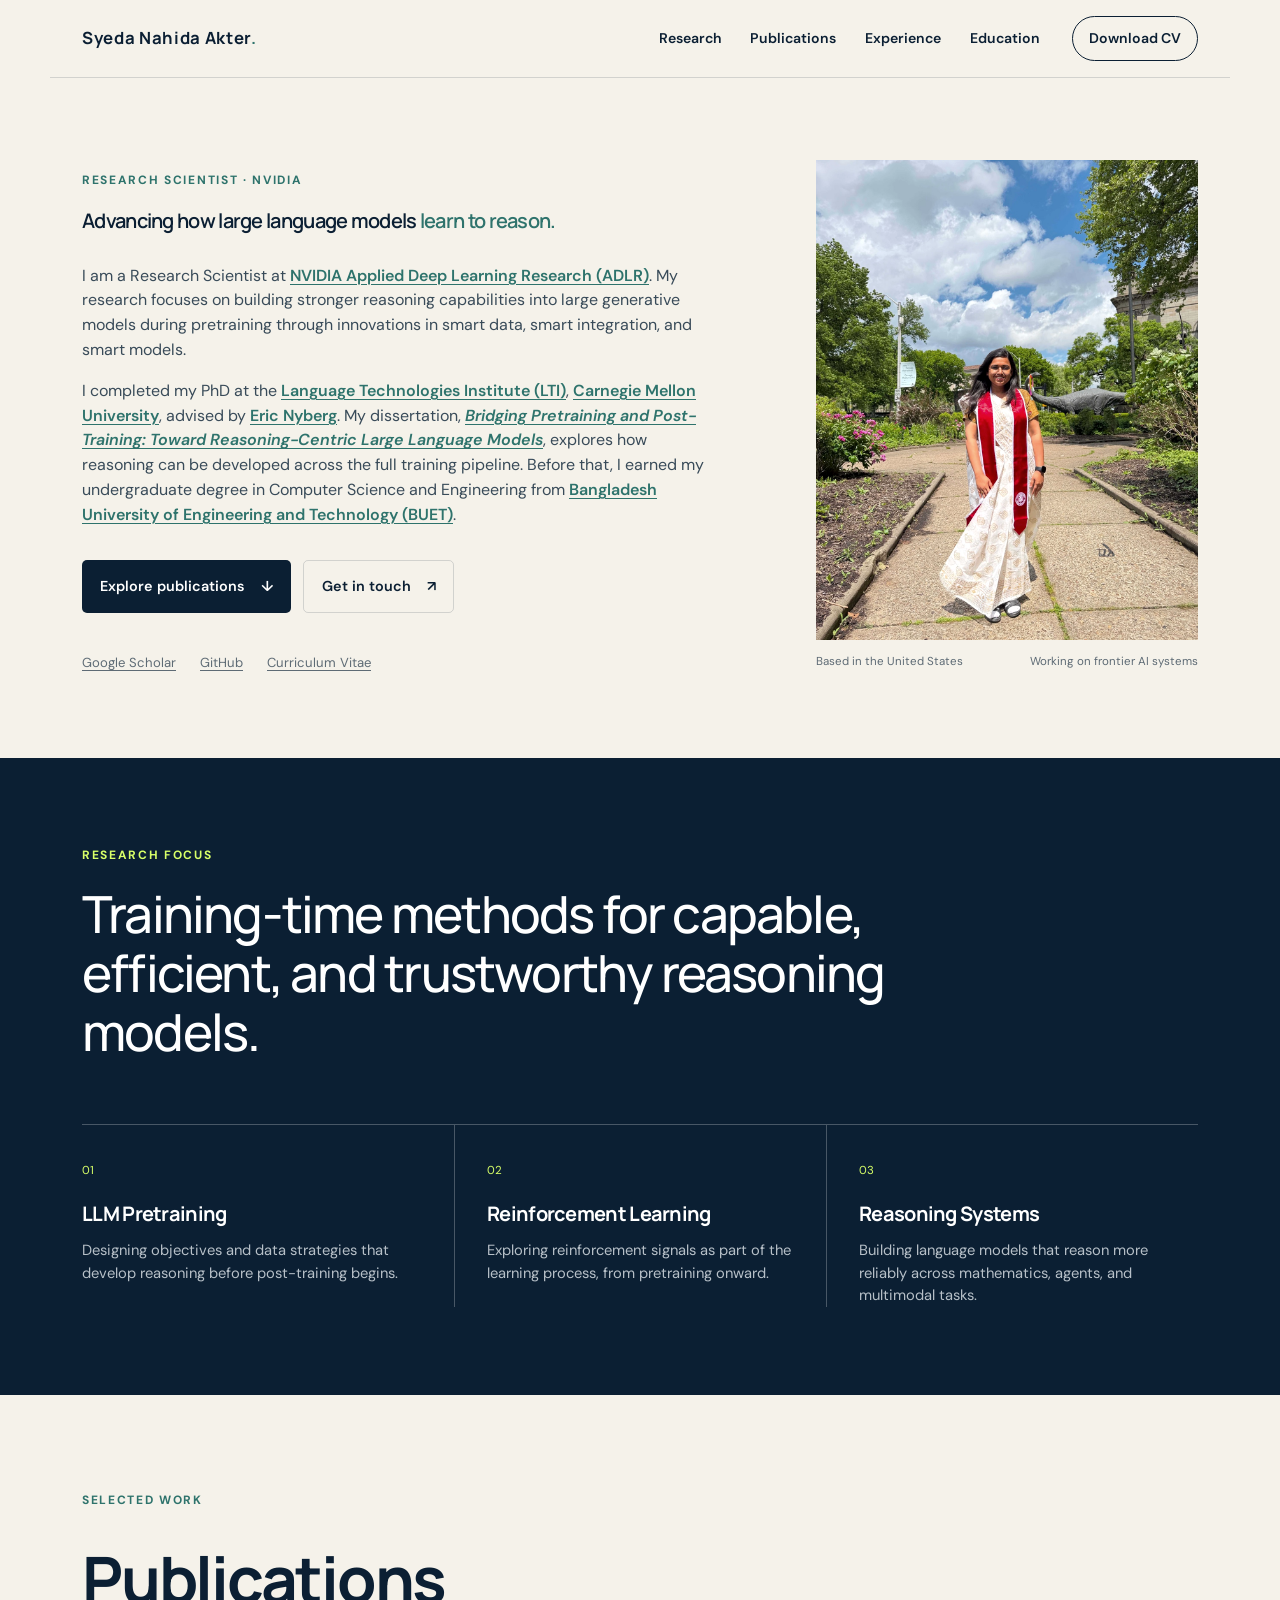
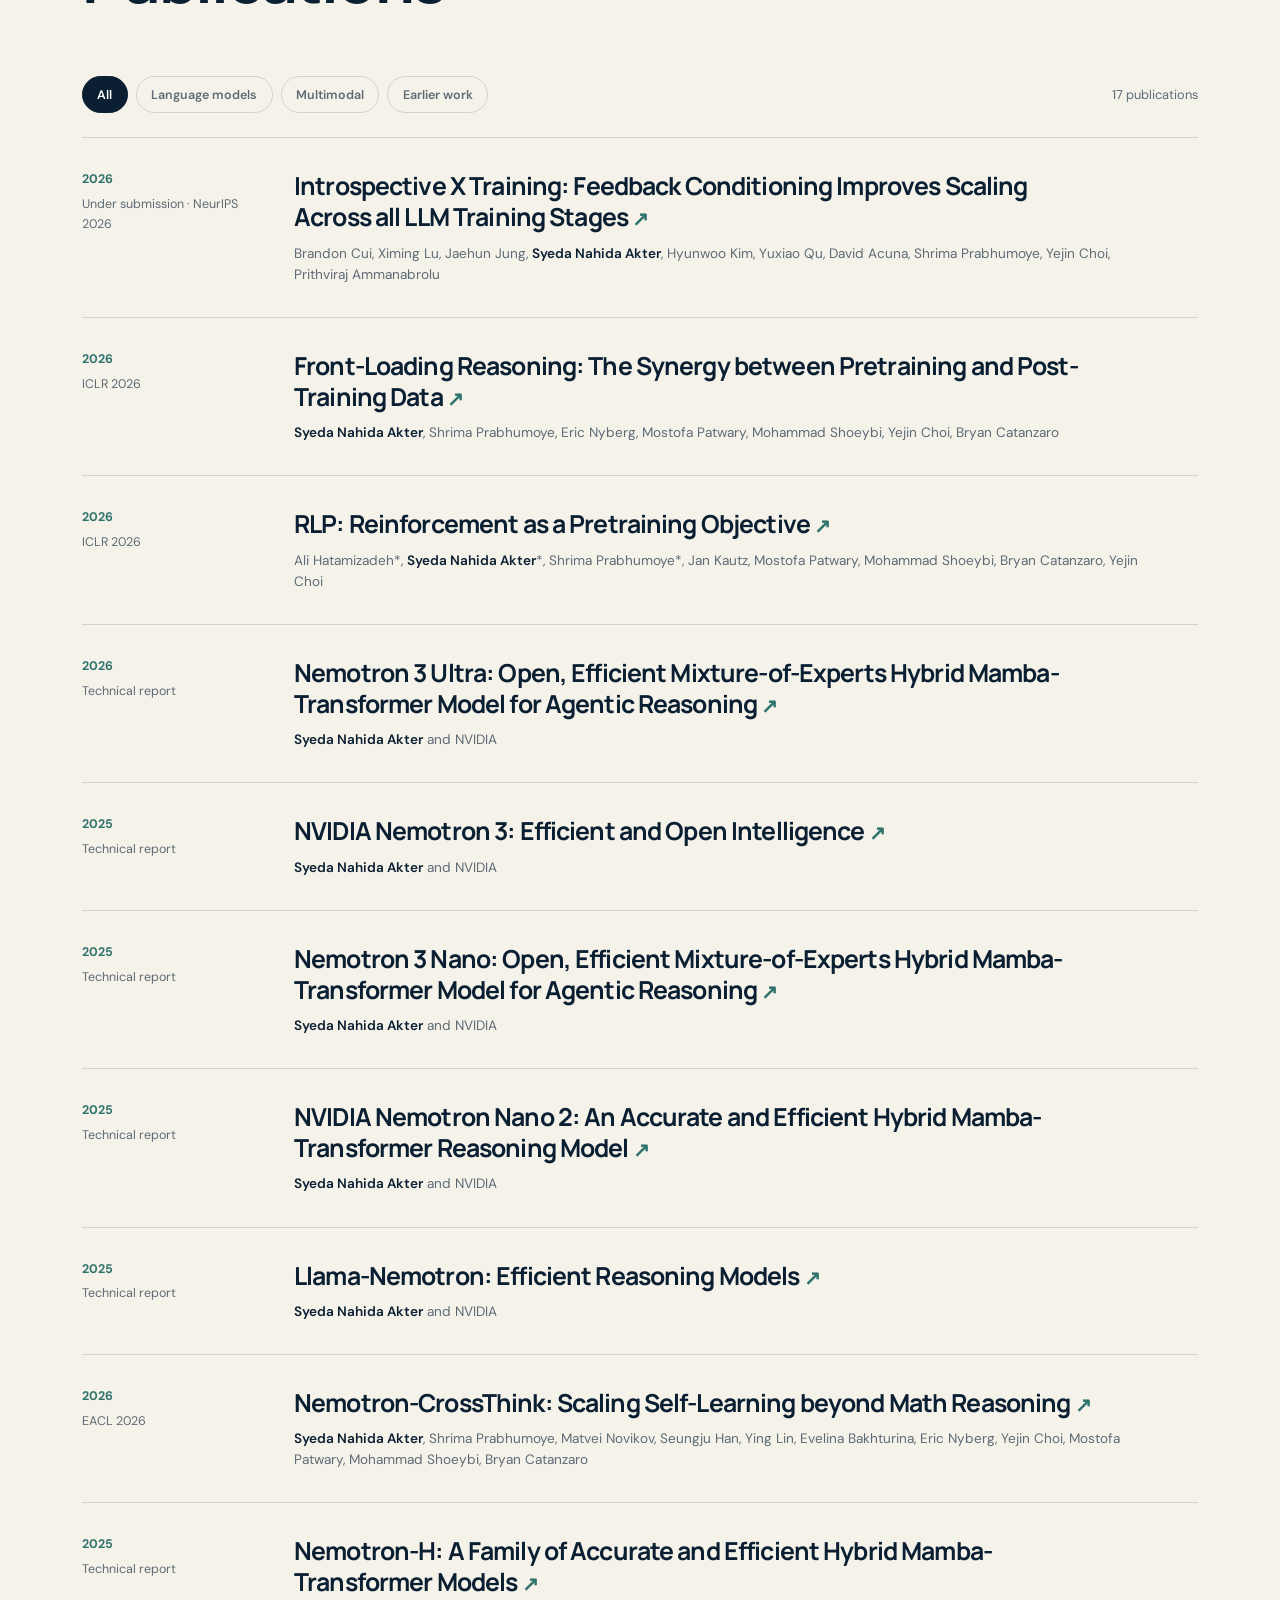
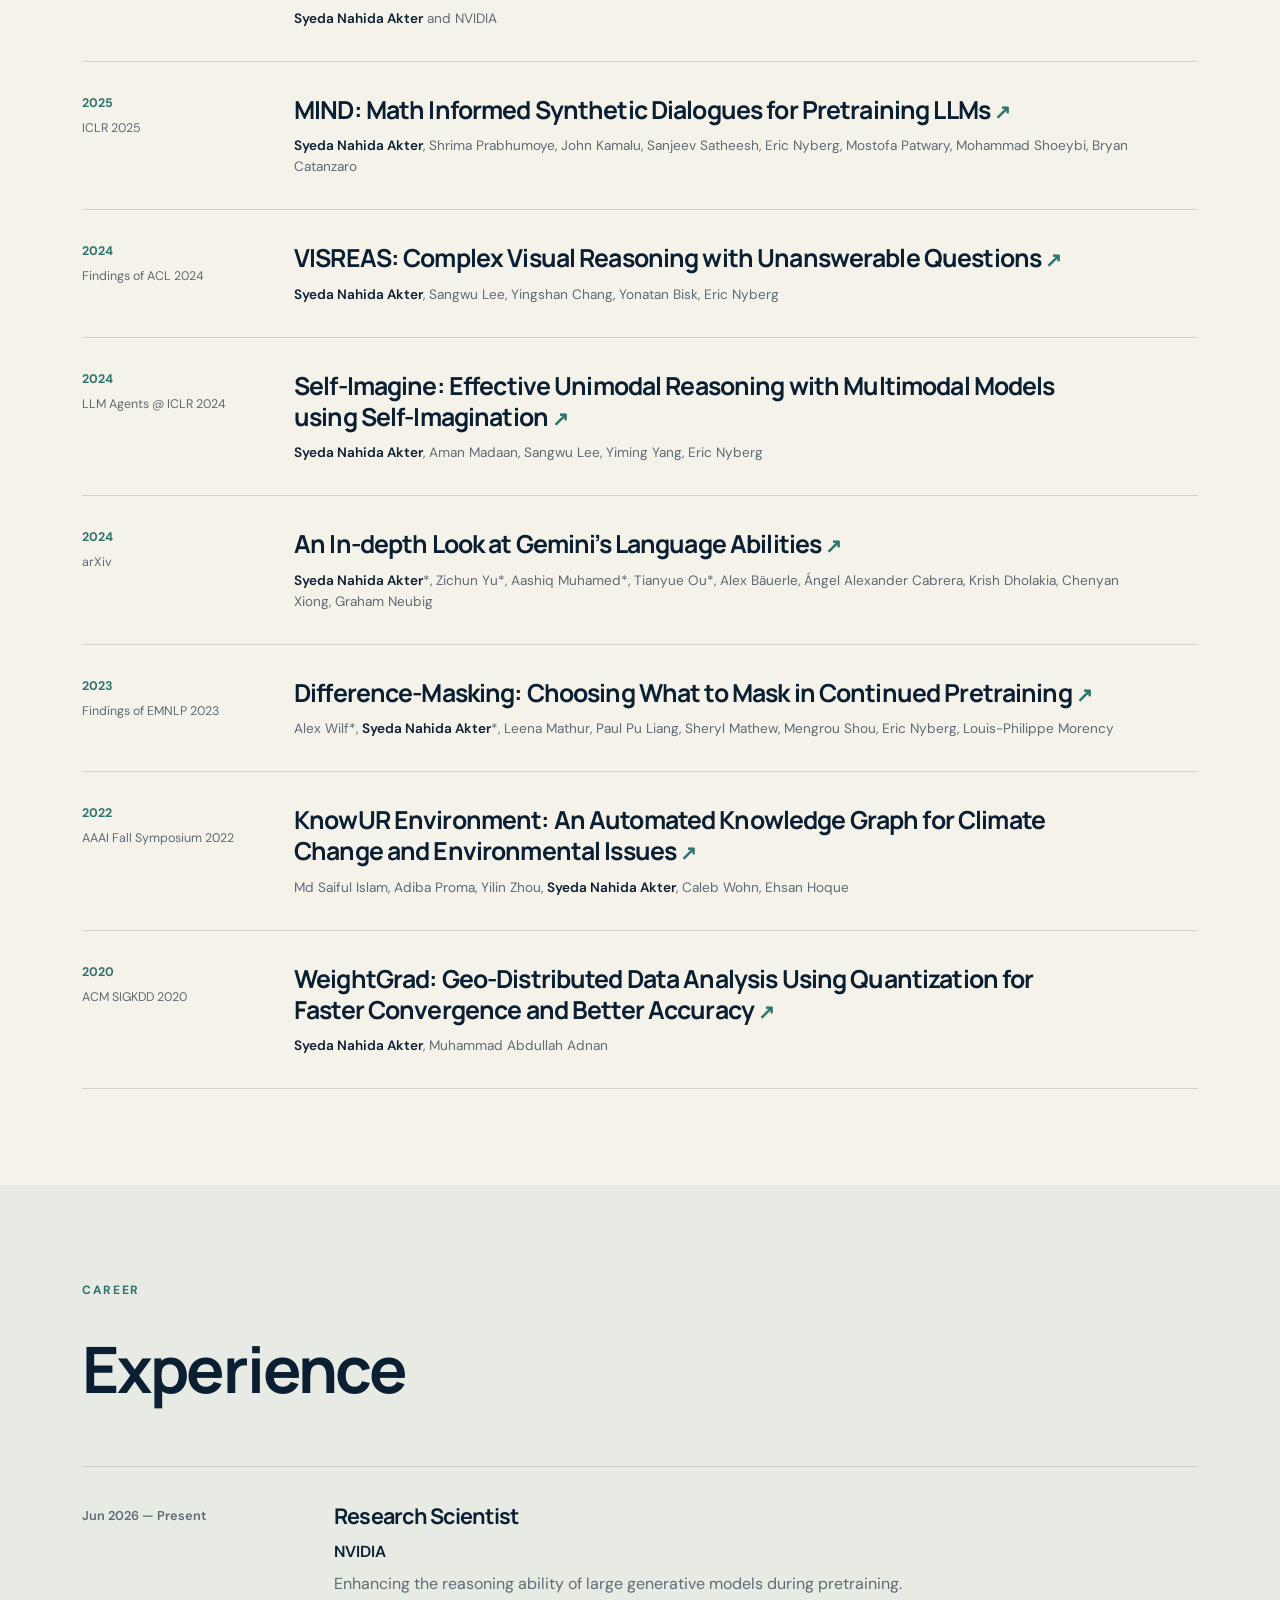
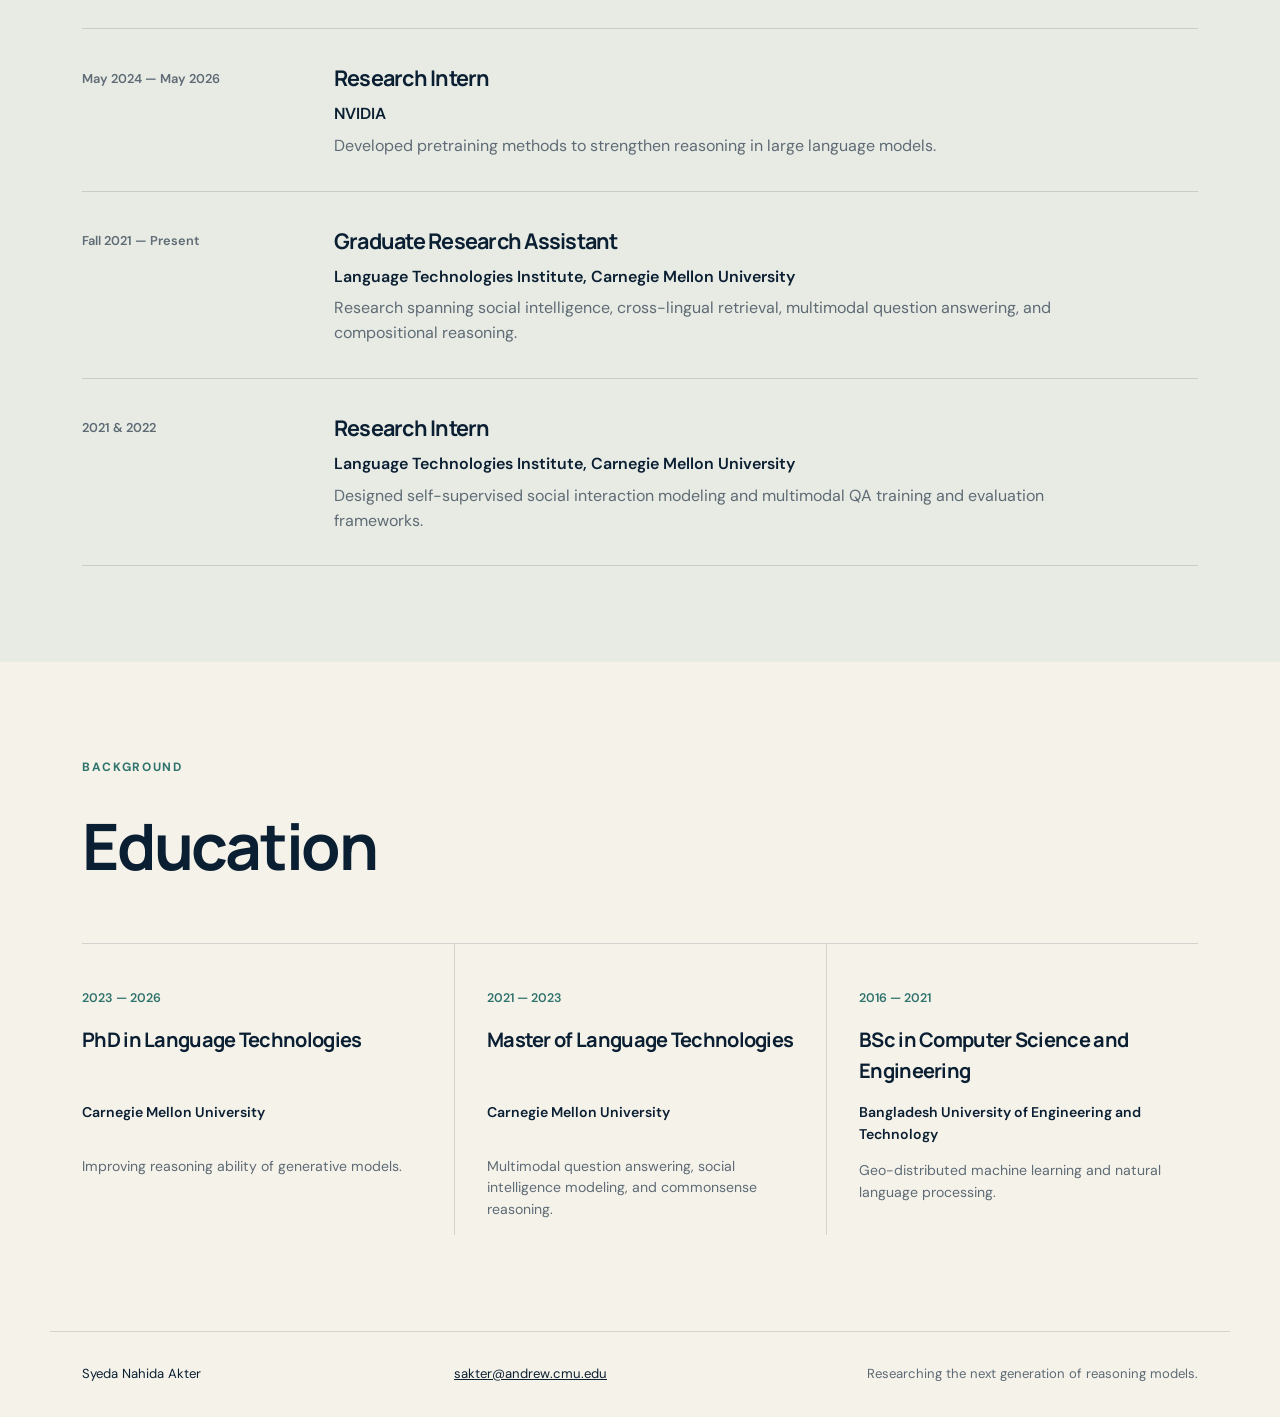
==== index.html @ 568a7d7c "Keep two portraits and remove accent frame" ====
<!doctype html>
<html lang="en">
<head>
  <meta charset="utf-8">
  <meta name="viewport" content="width=device-width, initial-scale=1">
  <meta name="theme-color" content="#0b1f33">
  <meta name="description" content="Syeda Nahida Akter is a Research Scientist at NVIDIA Applied Deep Learning Research, working on large language model pretraining and reasoning.">
  <meta property="og:type" content="website">
  <meta property="og:url" content="https://snat1505027.github.io/">
  <meta property="og:title" content="Syeda Nahida Akter — Research Scientist">
  <meta property="og:description" content="Research in large language model pretraining, reinforcement learning, and reasoning.">
  <meta property="og:image" content="https://snat1505027.github.io/images/og.png">
  <meta property="og:image:width" content="1200">
  <meta property="og:image:height" content="630">
  <meta name="twitter:card" content="summary_large_image">
  <meta name="twitter:title" content="Syeda Nahida Akter — Research Scientist">
  <meta name="twitter:description" content="Research in large language model pretraining, reinforcement learning, and reasoning.">
  <meta name="twitter:image" content="https://snat1505027.github.io/images/og.png">
  <title>Syeda Nahida Akter — Research Scientist</title>
  <link rel="icon" href="images/icon-48x48.png">
  <link rel="stylesheet" href="css/site.css">
  <script type="application/ld+json">{"@context":"https://schema.org","@type":"Person","name":"Syeda Nahida Akter","jobTitle":"Research Scientist","worksFor":{"@type":"Organization","name":"NVIDIA"},"alumniOf":[{"@type":"CollegeOrUniversity","name":"Carnegie Mellon University"},{"@type":"CollegeOrUniversity","name":"Bangladesh University of Engineering and Technology"}],"url":"https://snat1505027.github.io/","sameAs":["https://scholar.google.com/citations?user=tZFFHYcAAAAJ","https://github.com/snat1505027"]}</script>
</head>
<body>
  <a class="skip-link" href="#main">Skip to content</a>
  <header class="site-header">
    <a class="wordmark" href="#top" aria-label="Syeda Nahida Akter, home">Syeda Nahida Akter<span>.</span></a>
    <button class="menu-button" type="button" aria-expanded="false" aria-controls="site-nav">Menu</button>
    <nav id="site-nav" aria-label="Primary navigation">
      <a href="#research">Research</a>
      <a href="#publications">Publications</a>
      <a href="#experience">Experience</a>
      <a href="#education">Education</a>
    </nav>
    <a class="header-cta" href="files/Syeda_Nahida_Akter_CV.pdf">Download CV</a>
  </header>

  <main id="main">
    <section class="hero" id="top">
      <div class="hero-copy">
        <p class="eyebrow">Research Scientist · NVIDIA</p>
        <h1>Advancing how large language models <em>learn to reason.</em></h1>
        <div class="hero-intro">
          <p>I am a Research Scientist at <a href="https://research.nvidia.com/labs/adlr/">NVIDIA Applied Deep Learning Research (ADLR)</a>. My research focuses on building stronger reasoning capabilities into large generative models during pretraining through innovations in smart data, smart integration, and smart models.</p>
          <p>I completed my PhD at the <a href="https://lti.cs.cmu.edu/">Language Technologies Institute (LTI)</a>, <a href="https://www.cs.cmu.edu/">Carnegie Mellon University</a>, advised by <a href="https://www.cs.cmu.edu/~ehn/">Eric Nyberg</a>. My dissertation, <a href="https://www.lti.cs.cmu.edu/research/dissertations/akter-syeda-dissertation.pdf"><cite>Bridging Pretraining and Post-Training: Toward Reasoning-Centric Large Language Models</cite></a>, explores how reasoning can be developed across the full training pipeline. Before that, I earned my undergraduate degree in Computer Science and Engineering from <a href="https://cse.buet.ac.bd/">Bangladesh University of Engineering and Technology (BUET)</a>.</p>
        </div>
        <div class="hero-actions">
          <a class="button primary" href="#publications">Explore publications <span aria-hidden="true">↓</span></a>
          <a class="button secondary" href="mailto:sakter@andrew.cmu.edu">Get in touch <span aria-hidden="true">↗</span></a>
        </div>
        <div class="social-links" aria-label="Professional profiles">
          <a href="https://scholar.google.com/citations?user=tZFFHYcAAAAJ">Google Scholar</a>
          <a href="https://github.com/snat1505027">GitHub</a>
          <a href="files/Syeda_Nahida_Akter_CV.pdf">Curriculum Vitae</a>
        </div>
      </div>
      <figure class="portrait-wrap">
        <img id="hero-portrait" src="images/portraits/candidate-1.jpg" alt="Portrait of Syeda Nahida Akter" width="640" height="480">
        <figcaption><span>Based in the United States</span><span>Working on frontier AI systems</span></figcaption>
        <nav class="sample-switcher" id="portrait-samples" aria-label="Compare portrait samples" hidden></nav>
      </figure>
    </section>

    <section class="research-strip" id="research" aria-labelledby="research-title">
      <p class="section-kicker">Research focus</p>
      <h2 id="research-title">Training-time methods for capable, efficient, and trustworthy reasoning models.</h2>
      <div class="focus-grid">
        <article><span>01</span><h3>LLM Pretraining</h3><p>Designing objectives and data strategies that develop reasoning before post-training begins.</p></article>
        <article><span>02</span><h3>Reinforcement Learning</h3><p>Exploring reinforcement signals as part of the learning process, from pretraining onward.</p></article>
        <article><span>03</span><h3>Reasoning Systems</h3><p>Building language models that reason more reliably across mathematics, agents, and multimodal tasks.</p></article>
      </div>
    </section>

    <section class="section-shell" id="publications"><div class="section-heading"><p class="section-kicker">Selected work</p><h2>Publications</h2></div><div id="publication-list" class="publication-list"></div></section>
    <section class="section-shell muted" id="experience"><div class="section-heading"><p class="section-kicker">Career</p><h2>Experience</h2></div><div id="experience-list" class="timeline"></div></section>
    <section class="section-shell" id="education"><div class="section-heading"><p class="section-kicker">Background</p><h2>Education</h2></div><div id="education-list" class="education-grid"></div></section>
  </main>

  <footer><p>Syeda Nahida Akter</p><a href="mailto:sakter@andrew.cmu.edu">sakter@andrew.cmu.edu</a><p>Researching the next generation of reasoning models.</p></footer>
  <script type="module" src="js/site.js"></script>
</body>
</html>
---- css/site.css ----
@import url('https://fonts.googleapis.com/css2?family=DM+Sans:wght@400;500;600&family=Manrope:wght@500;600;700&display=swap');
:root { --ink:#0b1f33; --paper:#f5f2ea; --white:#fff; --lime:#d8ff68; --teal:#2e736c; --line:rgba(11,31,51,.15); --muted:#5e6b75; --max:1180px; }
* { box-sizing:border-box; }
html { scroll-behavior:smooth; }
body { margin:0; color:var(--ink); background:var(--paper); font-family:"DM Sans",sans-serif; line-height:1.55; }
a { color:inherit; }
.skip-link { position:fixed; left:1rem; top:-4rem; z-index:20; background:var(--lime); padding:.7rem 1rem; }
.skip-link:focus { top:1rem; }
.site-header { min-height:78px; max-width:var(--max); margin:auto; padding:0 2rem; display:flex; align-items:center; gap:2rem; border-bottom:1px solid var(--line); }
.wordmark { font:700 1.05rem/1 "Manrope",sans-serif; text-decoration:none; letter-spacing:.04em; }
.wordmark span { color:var(--teal); }
#site-nav { display:flex; gap:1.8rem; margin-left:auto; }
#site-nav a,.header-cta { font-size:.88rem; font-weight:600; text-decoration:none; }
#site-nav a:hover { color:var(--teal); }
.header-cta { border:1px solid var(--ink); border-radius:999px; padding:.65rem 1rem; }
.menu-button { display:none; }
.hero { max-width:var(--max); min-height:680px; margin:auto; padding:5rem 2rem 4.5rem; display:grid; grid-template-columns:1.25fr .75fr; gap:6rem; align-items:center; }
.eyebrow,.section-kicker { margin:0 0 1.2rem; color:var(--teal); font-size:.75rem; font-weight:700; letter-spacing:.14em; text-transform:uppercase; }
h1,h2,h3 { font-family:"Manrope",sans-serif; letter-spacing:-.035em; }
h1 { max-width:780px; margin:0; font-size:20px; line-height:1.15; font-weight:600; }
h1 em { color:var(--teal); font-style:normal; }
.hero-intro { max-width:720px; margin:2rem 0; color:#394b59; font-size:1rem; }
.hero-intro p { margin:0; }
.hero-intro p+p { margin-top:1rem; }
.hero-intro a { color:var(--teal); font-weight:600; text-decoration-thickness:1px; text-underline-offset:.18em; }
.hero-intro cite { font-style:italic; }
.hero-actions,.social-links { display:flex; flex-wrap:wrap; gap:.75rem; }
.button { display:inline-flex; gap:1rem; align-items:center; padding:.9rem 1.1rem; border-radius:5px; font-size:.9rem; font-weight:600; text-decoration:none; }
.button.primary { color:white; background:var(--ink); }
.button.primary:hover { background:var(--teal); }
.button.secondary { border:1px solid var(--line); }
.social-links { margin-top:2.5rem; gap:1.5rem; }
.social-links a { color:var(--muted); font-size:.82rem; text-underline-offset:.2rem; }
.portrait-wrap { position:relative; width:100%; margin:0; justify-self:end; }
.portrait-wrap img { display:block; width:100%; aspect-ratio:4/3; object-fit:cover; object-position:center; position:relative; z-index:1; filter:saturate(.82) contrast(1.04); }
.portrait-wrap figcaption { position:relative; z-index:2; display:flex; justify-content:space-between; gap:1rem; padding:.8rem 0; font-size:.72rem; color:var(--muted); }
.sample-switcher { display:flex; justify-content:flex-end; gap:.35rem; margin:0; }
.sample-switcher[hidden] { display:none; }
.sample-switcher a { display:grid; place-items:center; width:1.8rem; height:1.8rem; border:1px solid var(--line); border-radius:50%; color:var(--muted); font-size:.72rem; font-weight:700; text-decoration:none; }
.sample-switcher a:hover,.sample-switcher a.active { color:white; background:var(--teal); border-color:var(--teal); }
.research-strip { background:var(--ink); color:var(--white); padding:5.5rem max(2rem,calc((100vw - var(--max))/2 + 2rem)); }
.research-strip .section-kicker { color:var(--lime); }
.research-strip h2 { max-width:900px; margin:0 0 4rem; font-size:clamp(2rem,4vw,3.5rem); line-height:1.15; font-weight:500; }
.focus-grid { display:grid; grid-template-columns:repeat(3,1fr); border-top:1px solid rgba(255,255,255,.25); }
.focus-grid article { padding:2rem 2rem 0 0; }
.focus-grid article+article { padding-left:2rem; border-left:1px solid rgba(255,255,255,.25); }
.focus-grid span { color:var(--lime); font-size:.72rem; }
.focus-grid h3 { margin:1rem 0 .6rem; font-size:1.25rem; }
.focus-grid p { margin:0; color:#b7c0c8; font-size:.92rem; }
.section-shell { max-width:var(--max); margin:auto; padding:6rem 2rem; }
.section-heading h2 { margin:0; font-size:clamp(2.4rem,5vw,4.6rem); }
.publication-controls { margin-top:3rem; display:flex; justify-content:space-between; align-items:center; gap:1rem; }
.filter-group { display:flex; flex-wrap:wrap; gap:.5rem; }
.filter { padding:.6rem .9rem; color:var(--muted); background:transparent; border:1px solid var(--line); border-radius:999px; font:600 .78rem "DM Sans",sans-serif; }
.filter:hover,.filter.active { color:white; background:var(--ink); border-color:var(--ink); }
.publication-count { margin:0; color:var(--muted); font-size:.8rem; white-space:nowrap; }
.publication-list,.timeline,.education-grid { margin-top:1.5rem; border-top:1px solid var(--line); }
.publication-card { display:grid; grid-template-columns:180px 1fr; gap:2rem; padding:2rem 0; border-bottom:1px solid var(--line); }
.publication-meta { display:flex; flex-direction:column; gap:.35rem; color:var(--muted); font-size:.78rem; }
.publication-meta span:first-child { color:var(--teal); font-weight:700; }
.publication-card h3 { max-width:800px; margin:0 0 .65rem; font-size:clamp(1.1rem,2vw,1.55rem); line-height:1.25; }
.publication-card h3 a { text-decoration:none; }
.publication-card h3 a span { color:var(--teal); font-size:.8em; }
.publication-card h3 a:hover { color:var(--teal); }
.publication-card p { max-width:850px; margin:0; color:var(--muted); font-size:.85rem; }
.publication-card strong { color:var(--ink); font-weight:600; }
.muted { max-width:none; padding-inline:max(2rem,calc((100vw - var(--max))/2 + 2rem)); background:#e8ebe4; }
.timeline { margin-top:3rem; }
.timeline-item { display:grid; grid-template-columns:220px 1fr; gap:2rem; padding:2rem 0; border-bottom:1px solid var(--line); }
.timeline-range { color:var(--teal); font-size:.8rem; font-weight:600; }
.timeline-item h3 { margin:0; font-size:1.35rem; }
.timeline-item p { max-width:720px; margin:.45rem 0 0; color:var(--muted); }
.timeline-item .timeline-org { color:var(--ink); font-weight:600; }
.education-grid { display:grid; grid-template-columns:repeat(3,1fr); gap:0; margin-top:3rem; }
.education-card { padding:2rem 2rem 0 0; }
.education-card+.education-card { padding-left:2rem; border-left:1px solid var(--line); }
.education-card>p:first-child { color:var(--teal); font-size:.78rem; font-weight:600; }
.education-card h3 { min-height:3.2em; margin:1rem 0 .5rem; font-size:1.25rem; }
.education-card p { color:var(--muted); font-size:.88rem; }
.education-card .school { min-height:2.8em; color:var(--ink); font-weight:600; }
button:focus-visible,a:focus-visible { outline:3px solid var(--lime); outline-offset:3px; }
footer { max-width:var(--max); margin:auto; padding:2rem; display:grid; grid-template-columns:1fr 1fr 1fr; border-top:1px solid var(--line); font-size:.82rem; }
footer p { margin:0; }
footer p:last-child { text-align:right; color:var(--muted); }
.not-found { min-height:100vh; max-width:900px; margin:auto; padding:15vh 2rem 3rem; }
.not-found h1 { max-width:760px; margin:0 0 1.5rem; }
.not-found p:not(.eyebrow) { margin:0 0 2rem; color:var(--muted); font-size:1.1rem; }
@media (max-width:820px) {
  .site-header { position:relative; padding:0 1.2rem; }
  .menu-button { display:block; margin-left:auto; border:0; background:none; font:600 .85rem "DM Sans"; }
  #site-nav { display:none; position:absolute; top:77px; left:0; right:0; z-index:5; padding:1.2rem; background:var(--paper); border-bottom:1px solid var(--line); }
  #site-nav.open { display:grid; }
  .header-cta { display:none; }
  .hero { min-height:auto; padding:4rem 1.2rem; grid-template-columns:1fr; gap:4rem; }
  .portrait-wrap { max-width:440px; justify-self:start; }
  .research-strip { padding:4rem 1.2rem; }
  .focus-grid { grid-template-columns:1fr; }
  .focus-grid article+article { padding-left:0; border-left:0; }
  .focus-grid article { padding:1.5rem 0; border-bottom:1px solid rgba(255,255,255,.18); }
  .section-shell { padding:4rem 1.2rem; }
  .publication-controls { align-items:flex-start; flex-direction:column; }
  .publication-card,.timeline-item { grid-template-columns:1fr; gap:.65rem; }
  .publication-meta { flex-direction:row; }
  .education-grid { grid-template-columns:1fr; }
  .education-card,.education-card+.education-card { padding:1.8rem 0; border-left:0; border-bottom:1px solid var(--line); }
  .education-card h3,.education-card .school { min-height:0; }
  footer { margin:0 1.2rem; padding:2rem 0; grid-template-columns:1fr; gap:.5rem; }
  footer p:last-child { text-align:left; }
}
@media (prefers-reduced-motion:reduce) { html { scroll-behavior:auto; } }
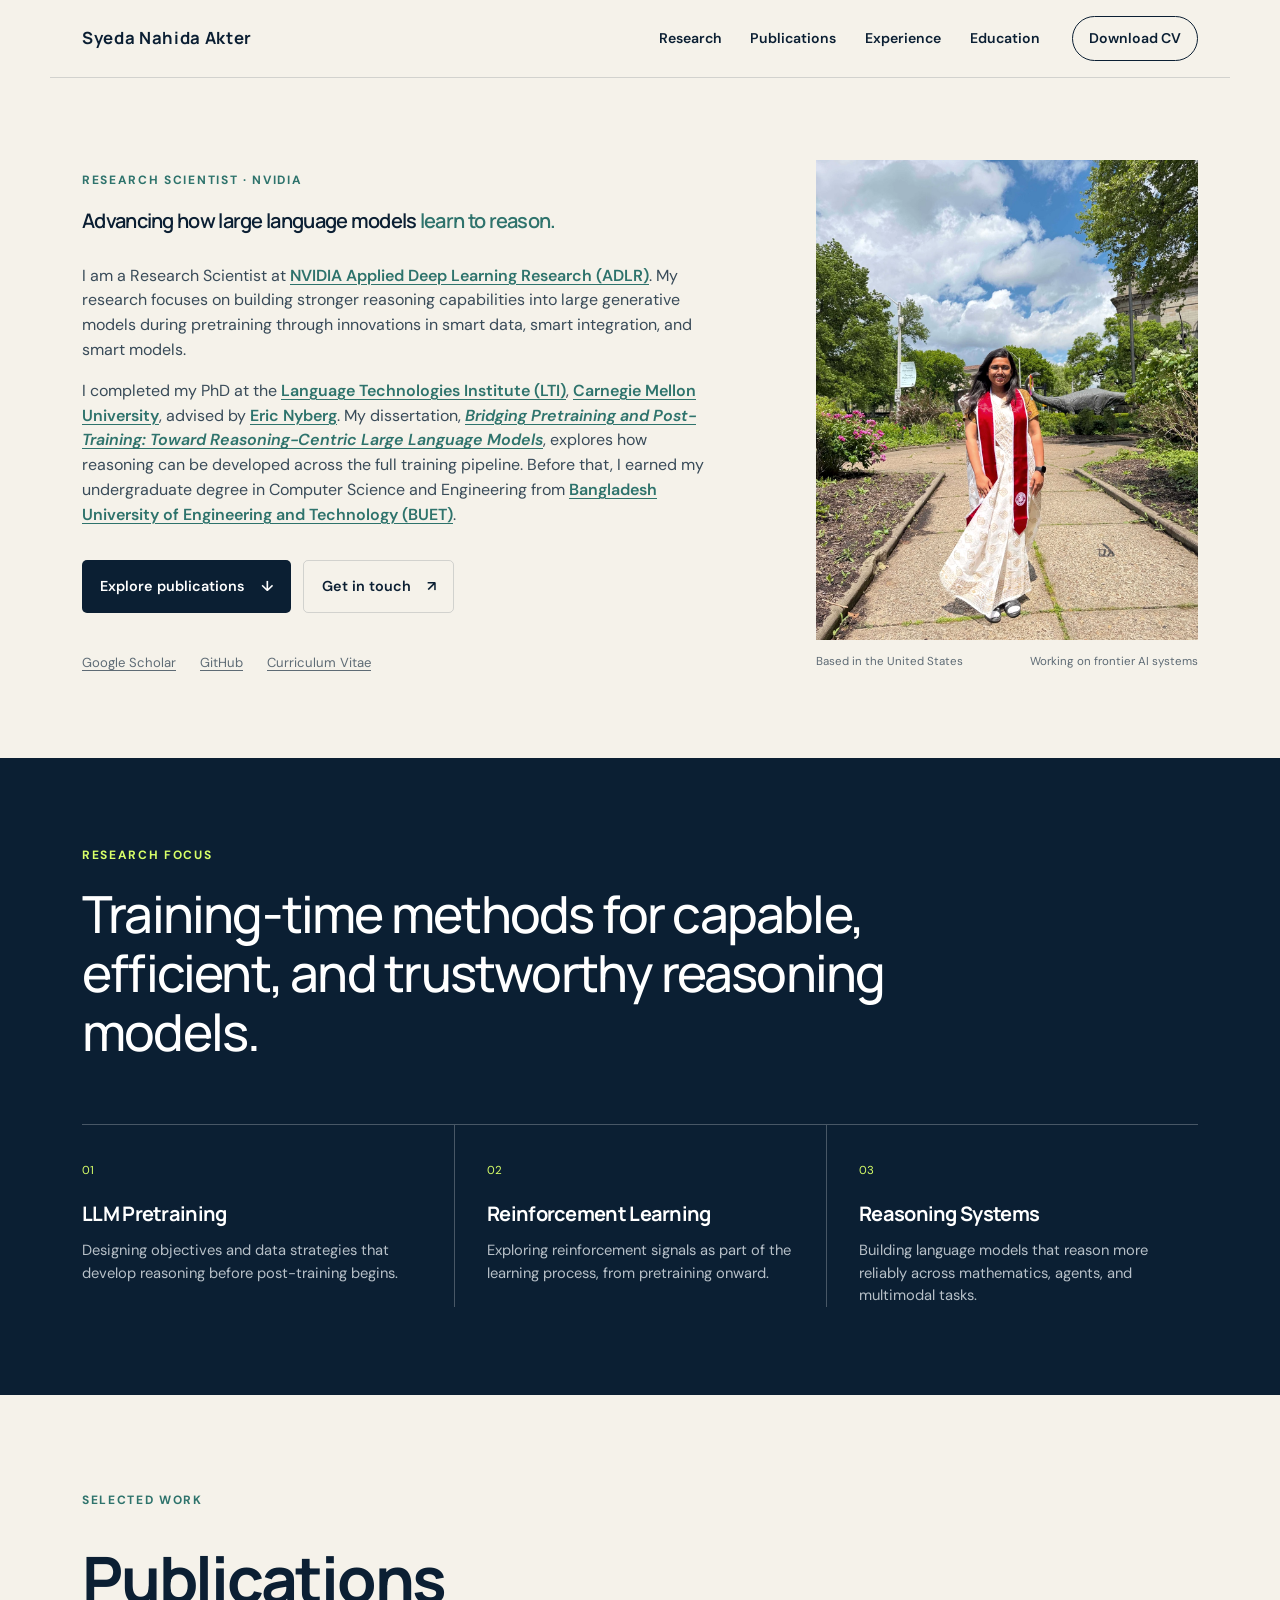
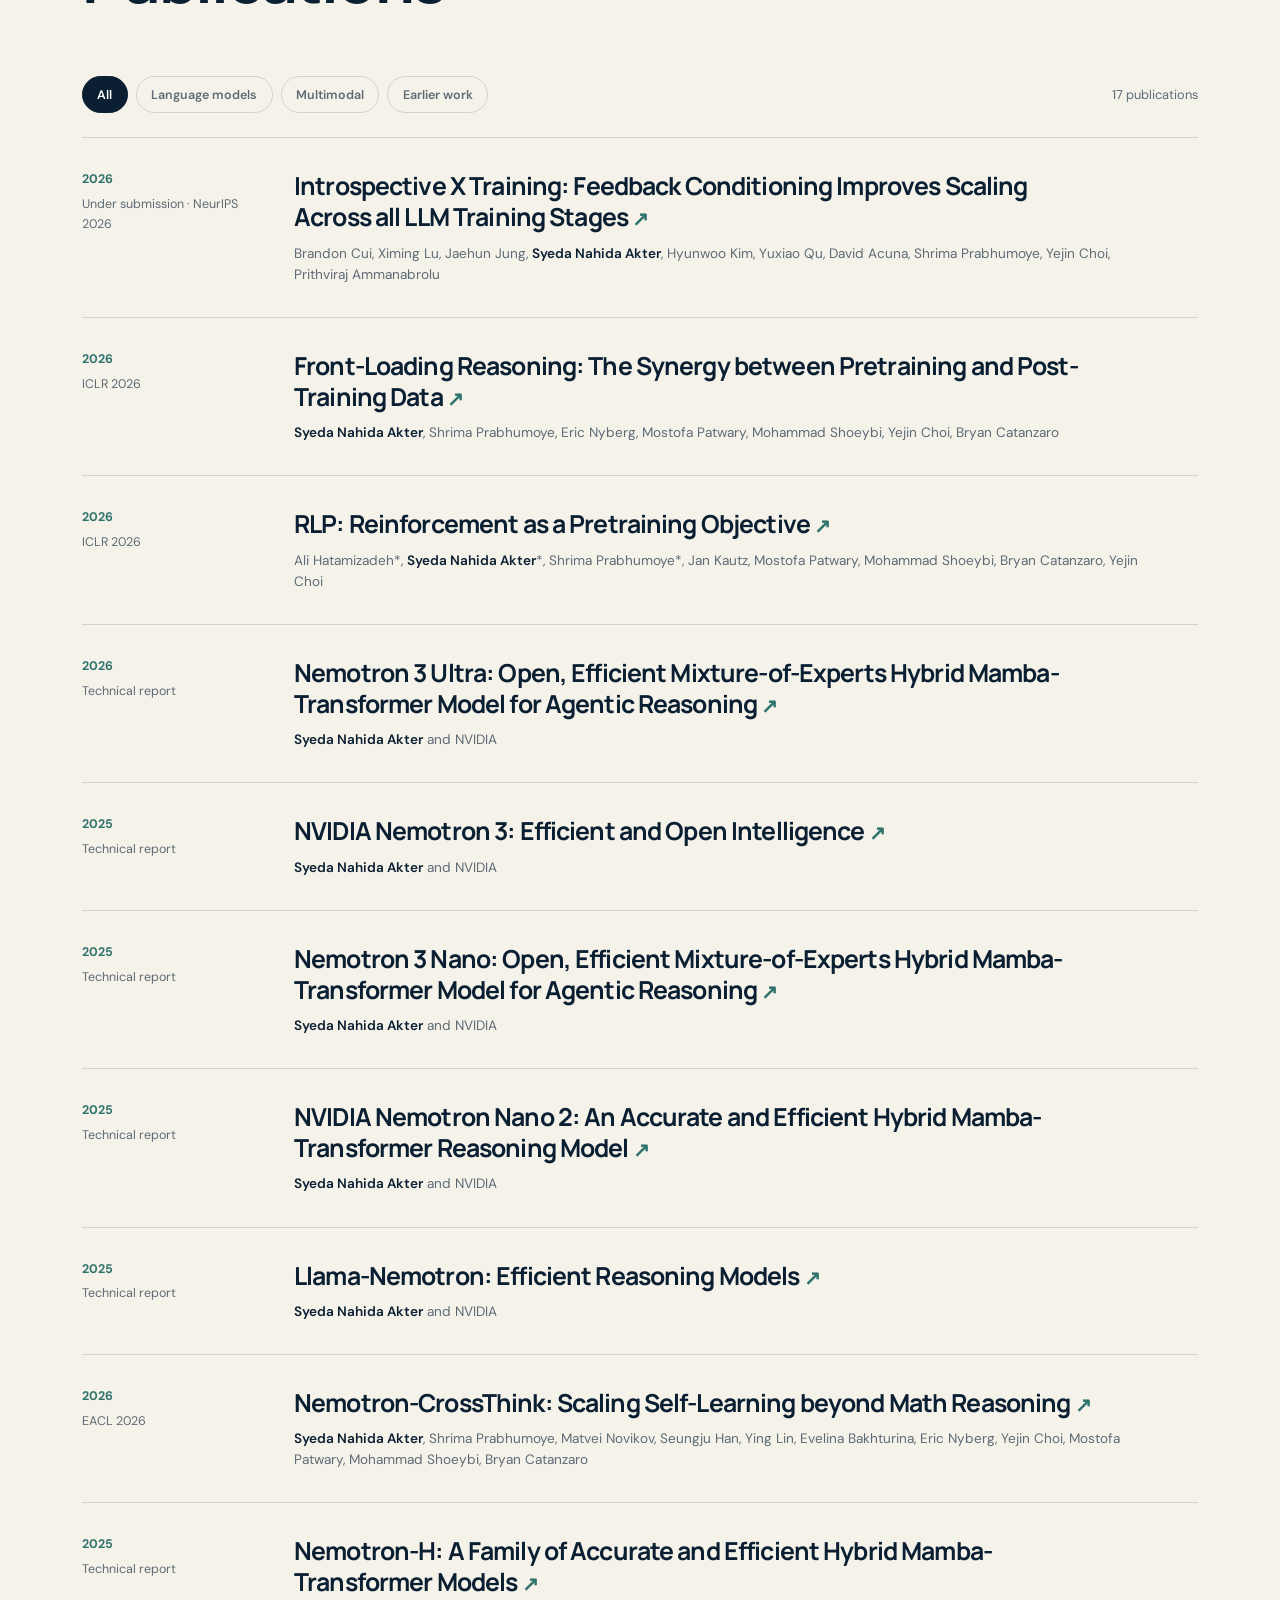
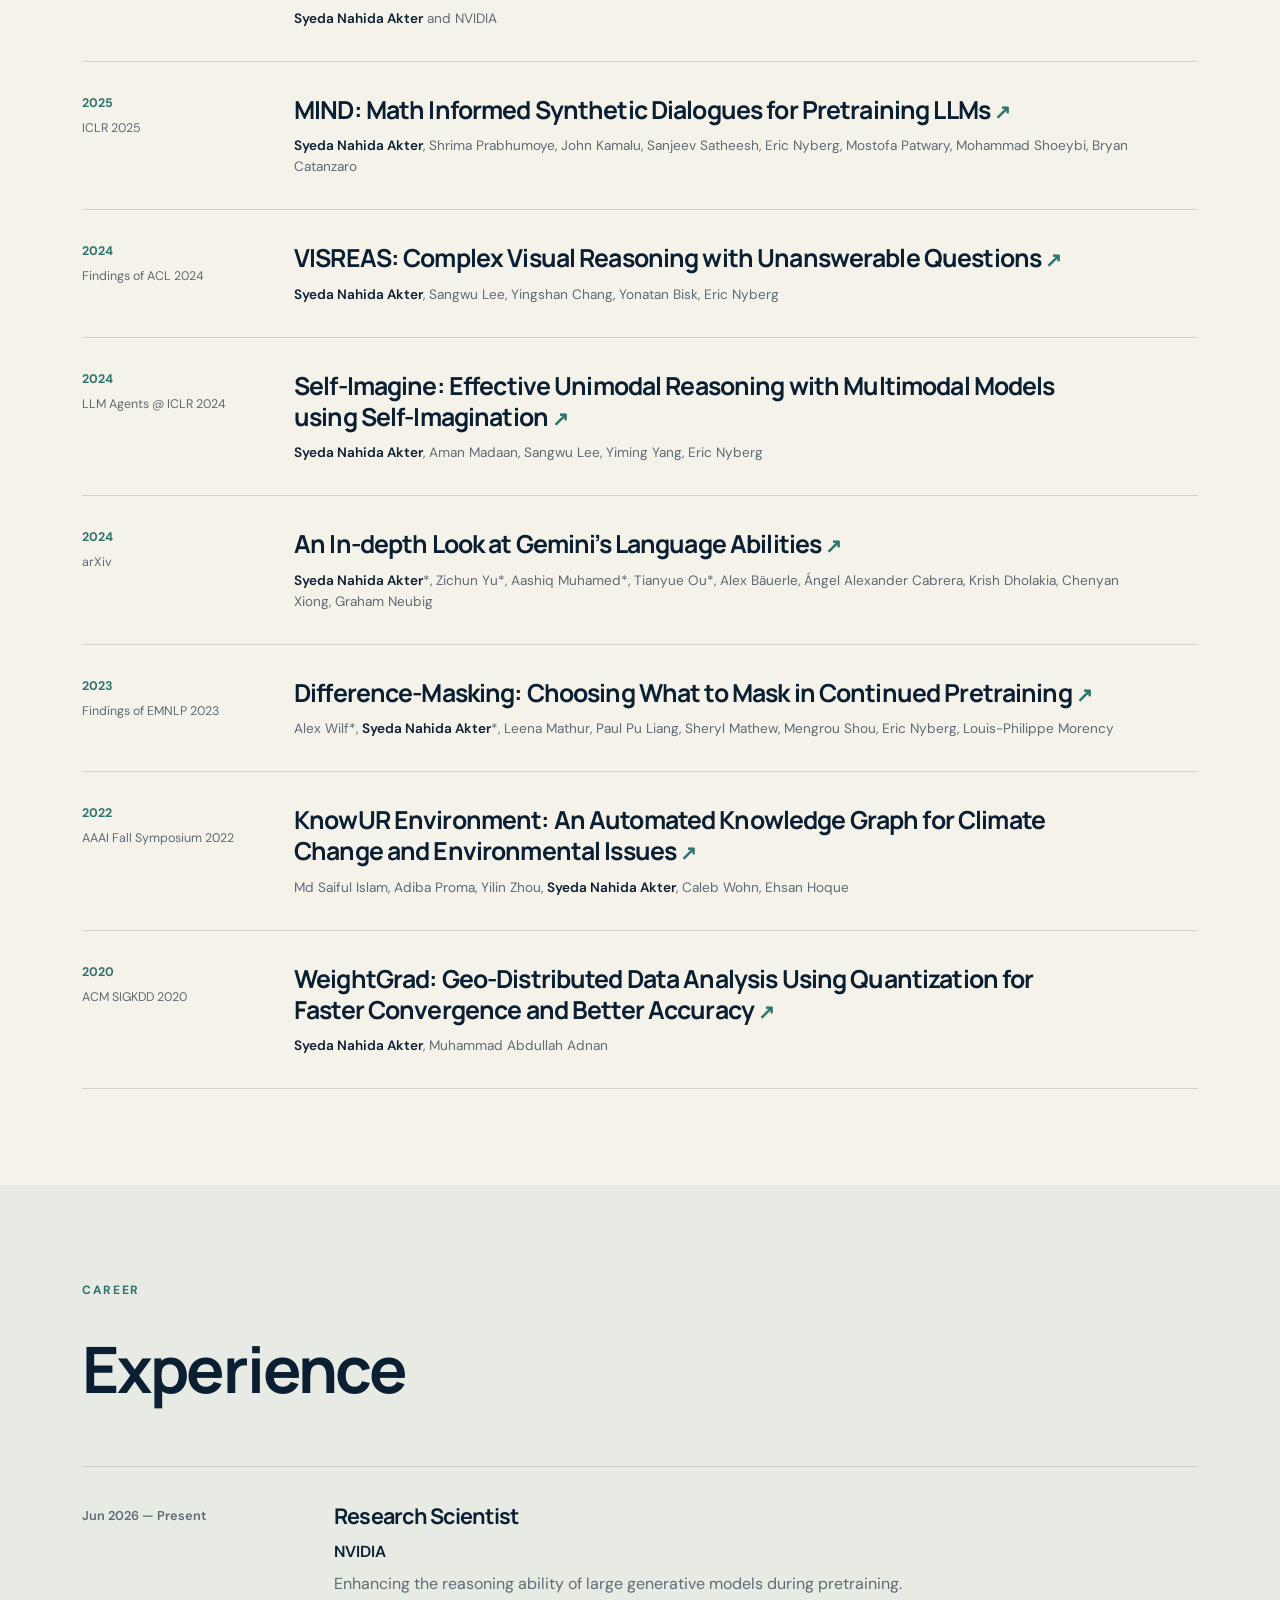
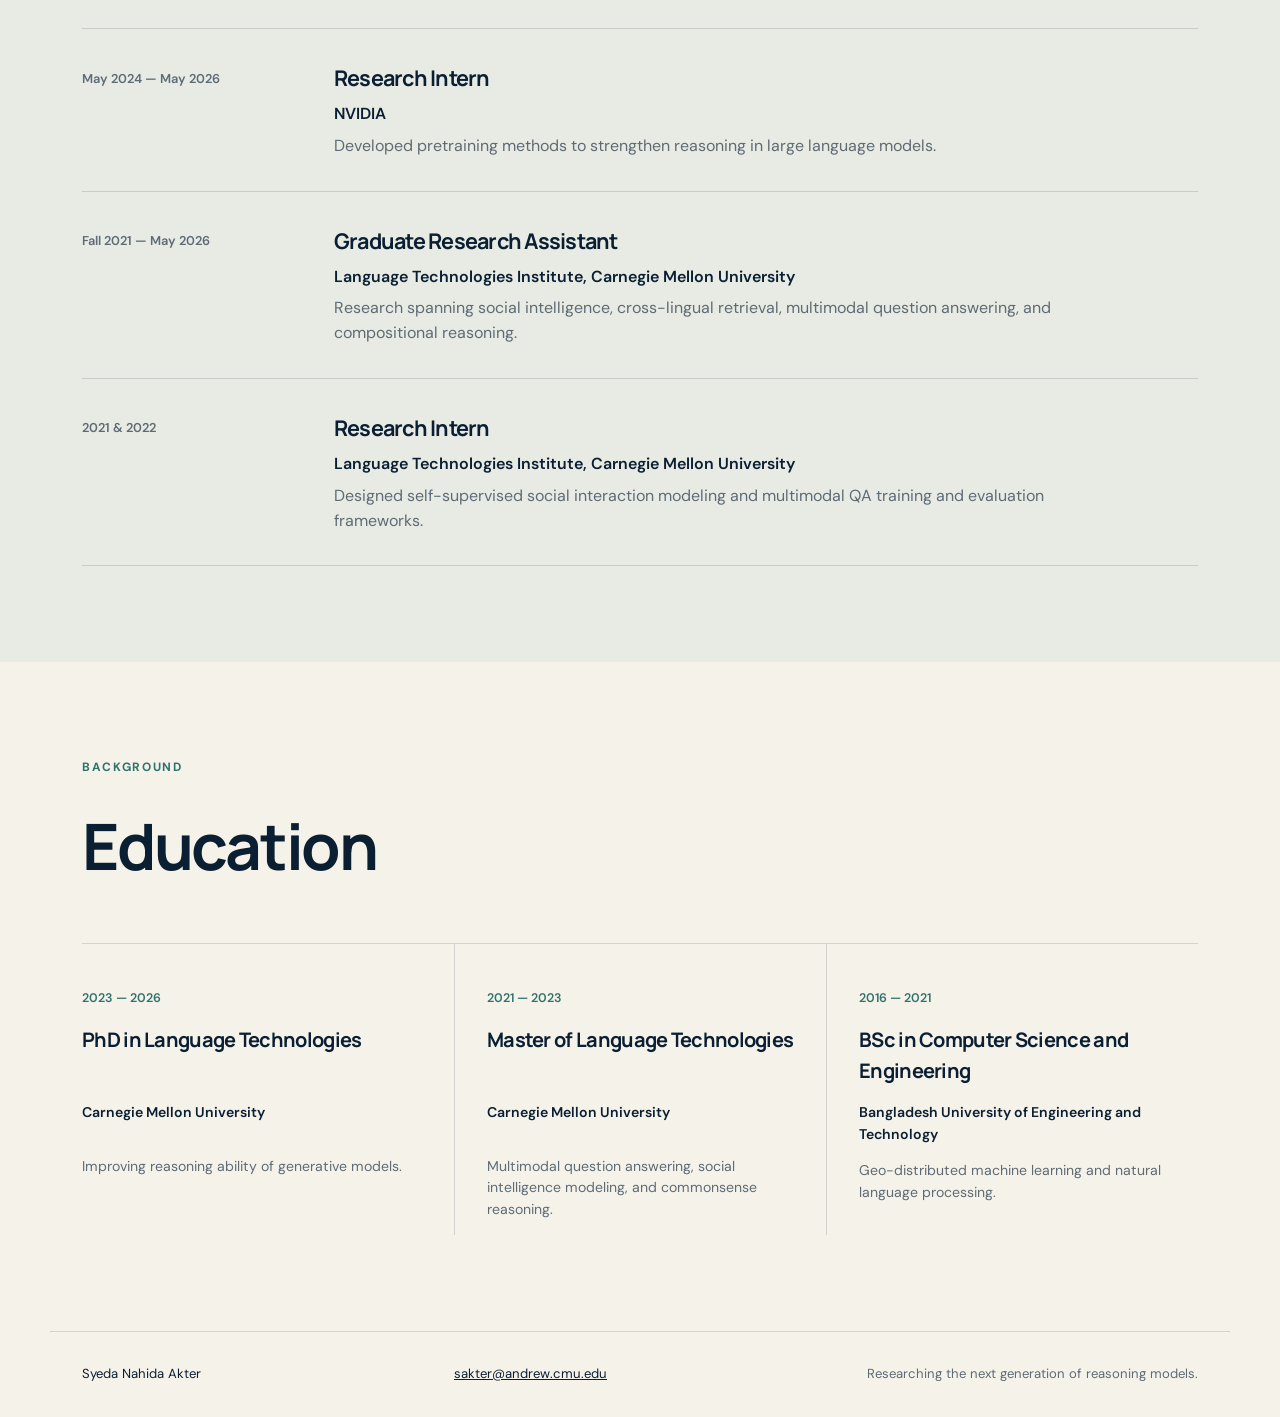
==== commit 8f1f35be: "Remove punctuation from header name" ====
--- a/index.html
+++ b/index.html
@@ -24,7 +24,7 @@
 <body>
   <a class="skip-link" href="#main">Skip to content</a>
   <header class="site-header">
-    <a class="wordmark" href="#top" aria-label="Syeda Nahida Akter, home">Syeda Nahida Akter<span>.</span></a>
+    <a class="wordmark" href="#top" aria-label="Syeda Nahida Akter, home">Syeda Nahida Akter</a>
     <button class="menu-button" type="button" aria-expanded="false" aria-controls="site-nav">Menu</button>
     <nav id="site-nav" aria-label="Primary navigation">
       <a href="#research">Research</a>
--- a/css/site.css
+++ b/css/site.css
@@ -8,7 +8,6 @@
 .skip-link:focus { top:1rem; }
 .site-header { min-height:78px; max-width:var(--max); margin:auto; padding:0 2rem; display:flex; align-items:center; gap:2rem; border-bottom:1px solid var(--line); }
 .wordmark { font:700 1.05rem/1 "Manrope",sans-serif; text-decoration:none; letter-spacing:.04em; }
-.wordmark span { color:var(--teal); }
 #site-nav { display:flex; gap:1.8rem; margin-left:auto; }
 #site-nav a,.header-cta { font-size:.88rem; font-weight:600; text-decoration:none; }
 #site-nav a:hover { color:var(--teal); }
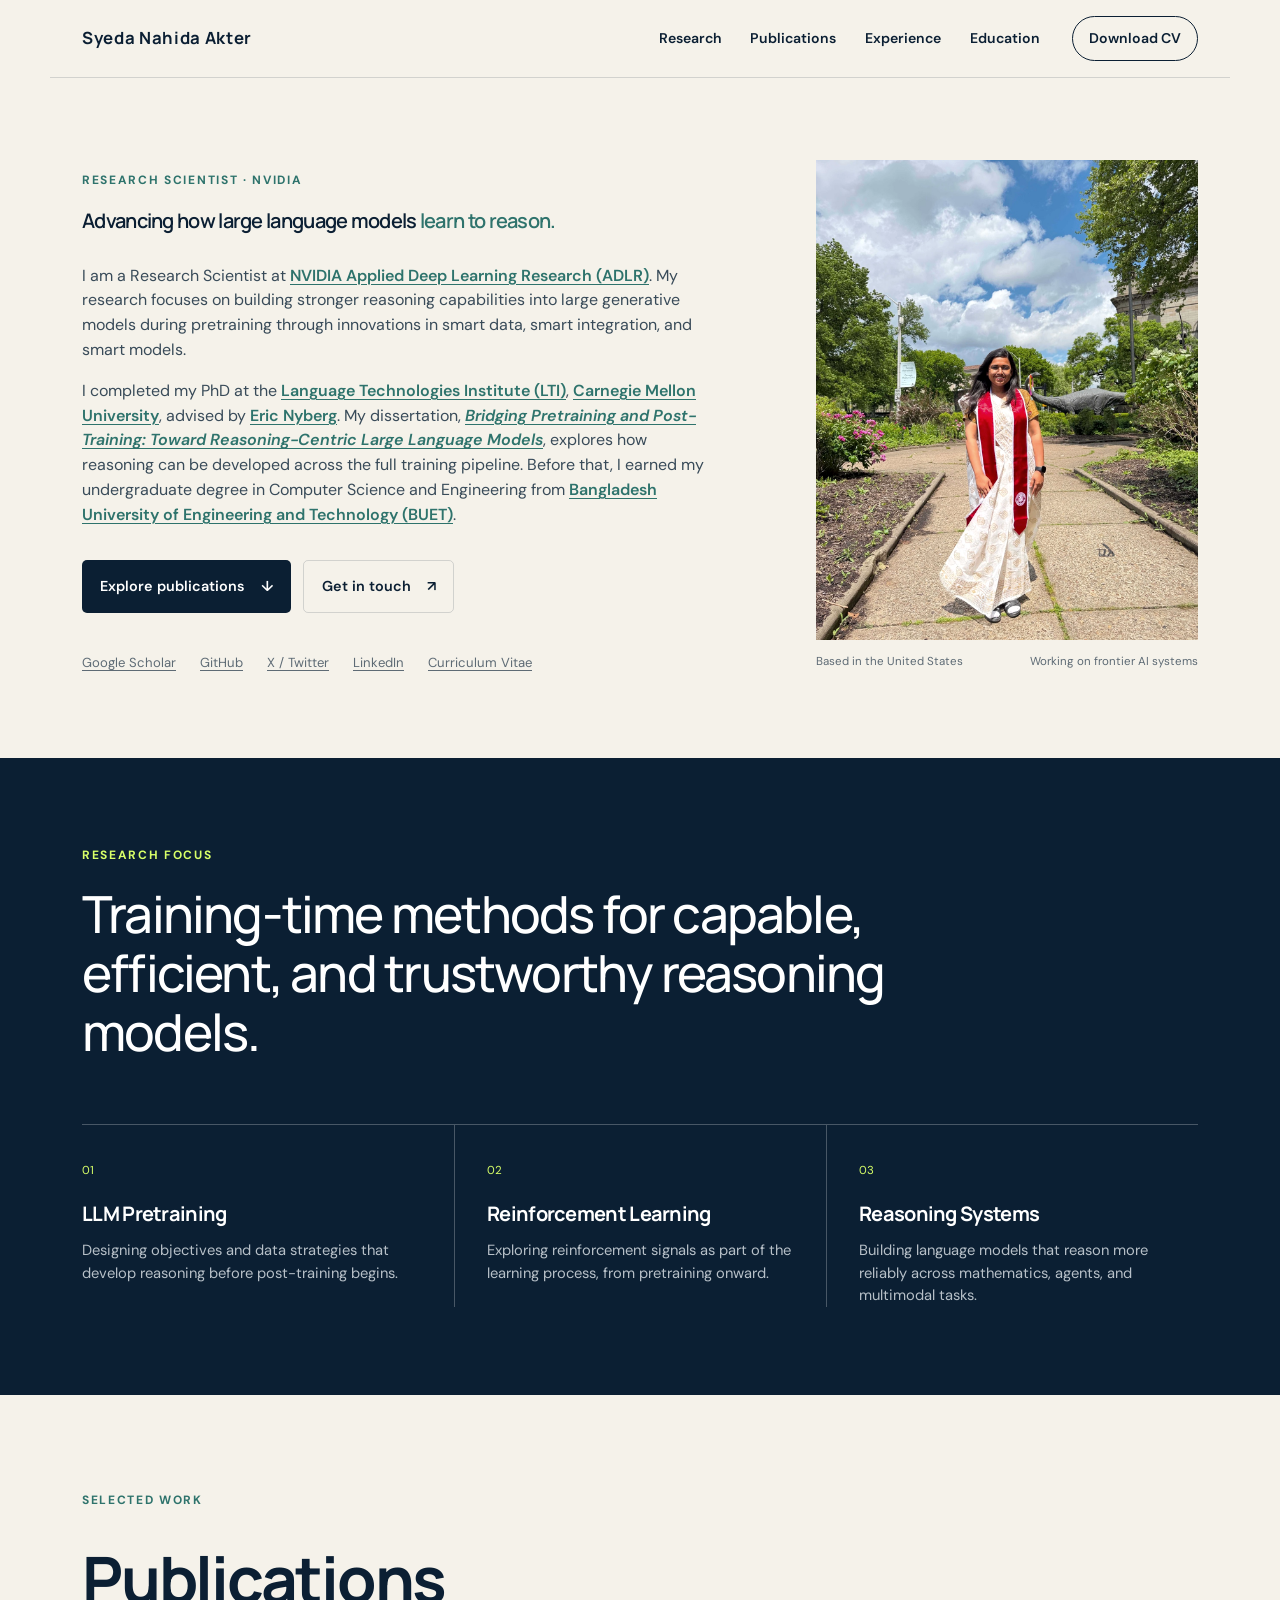
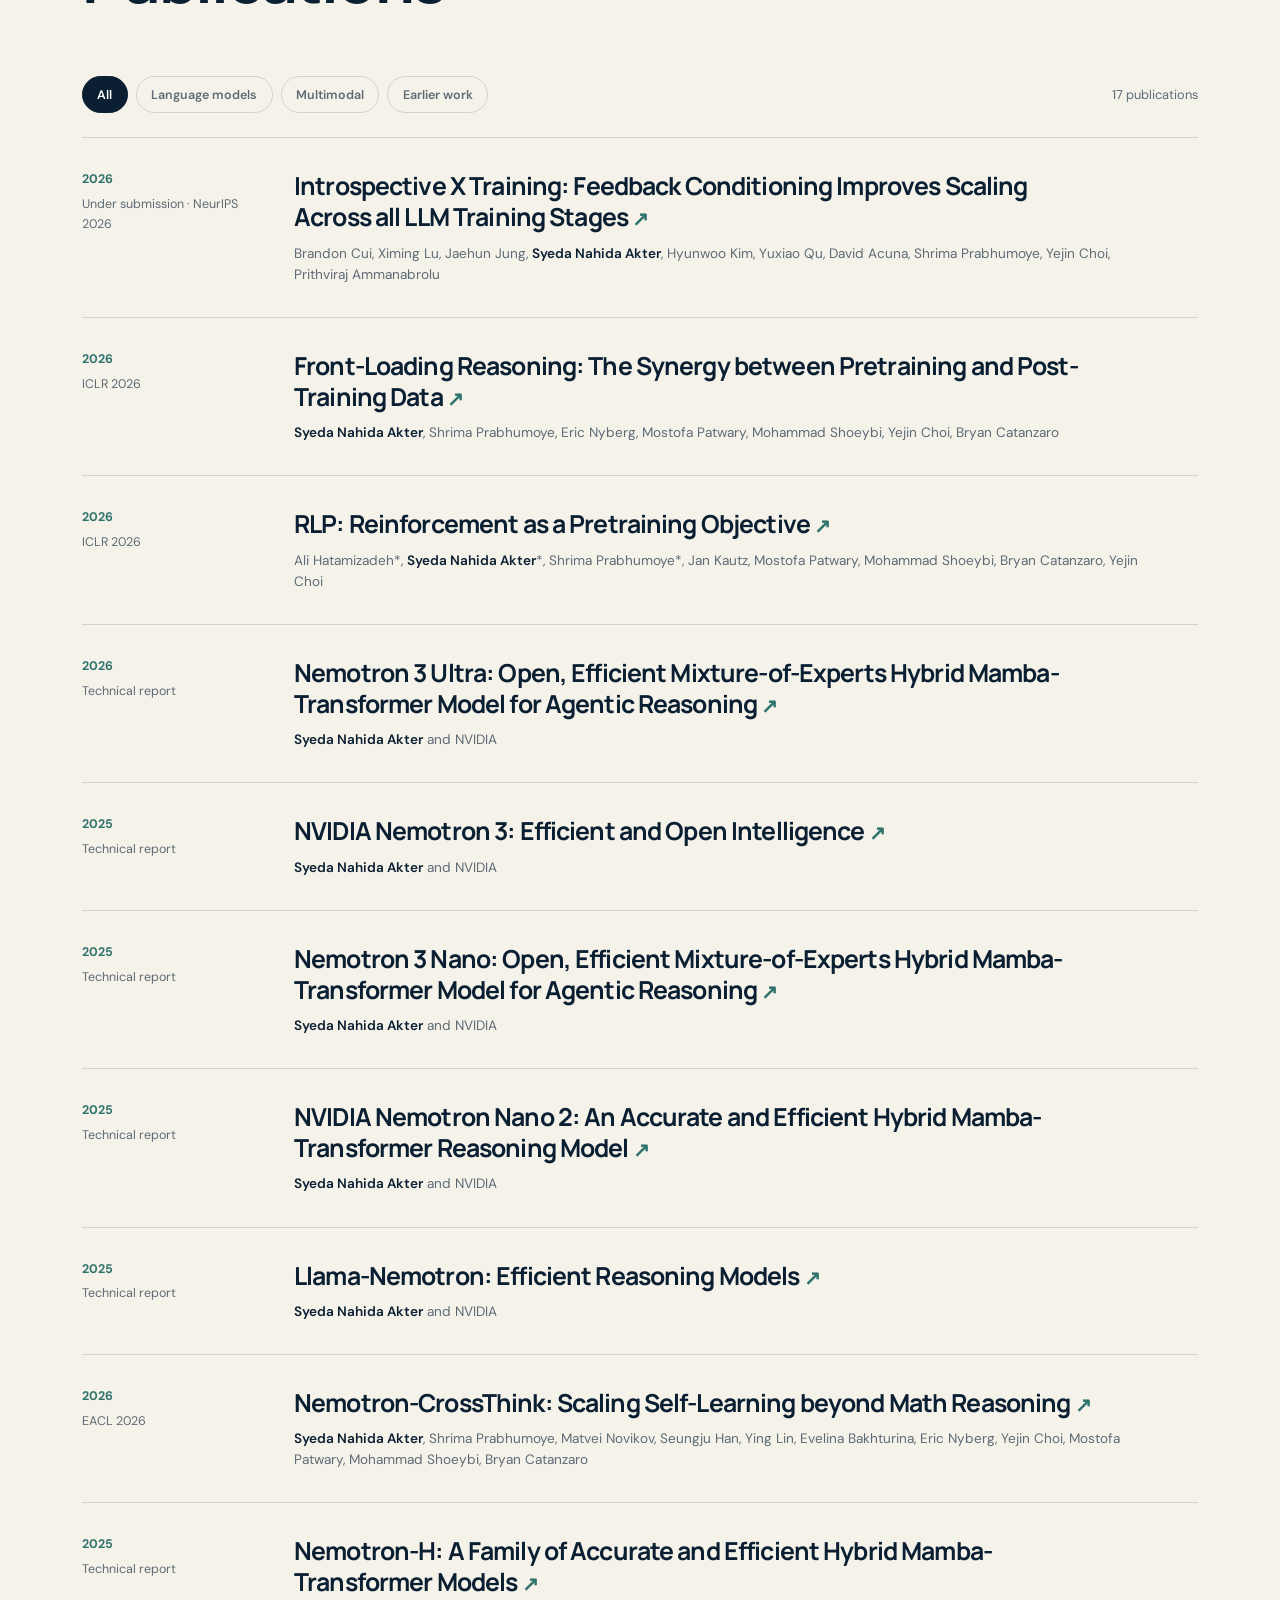
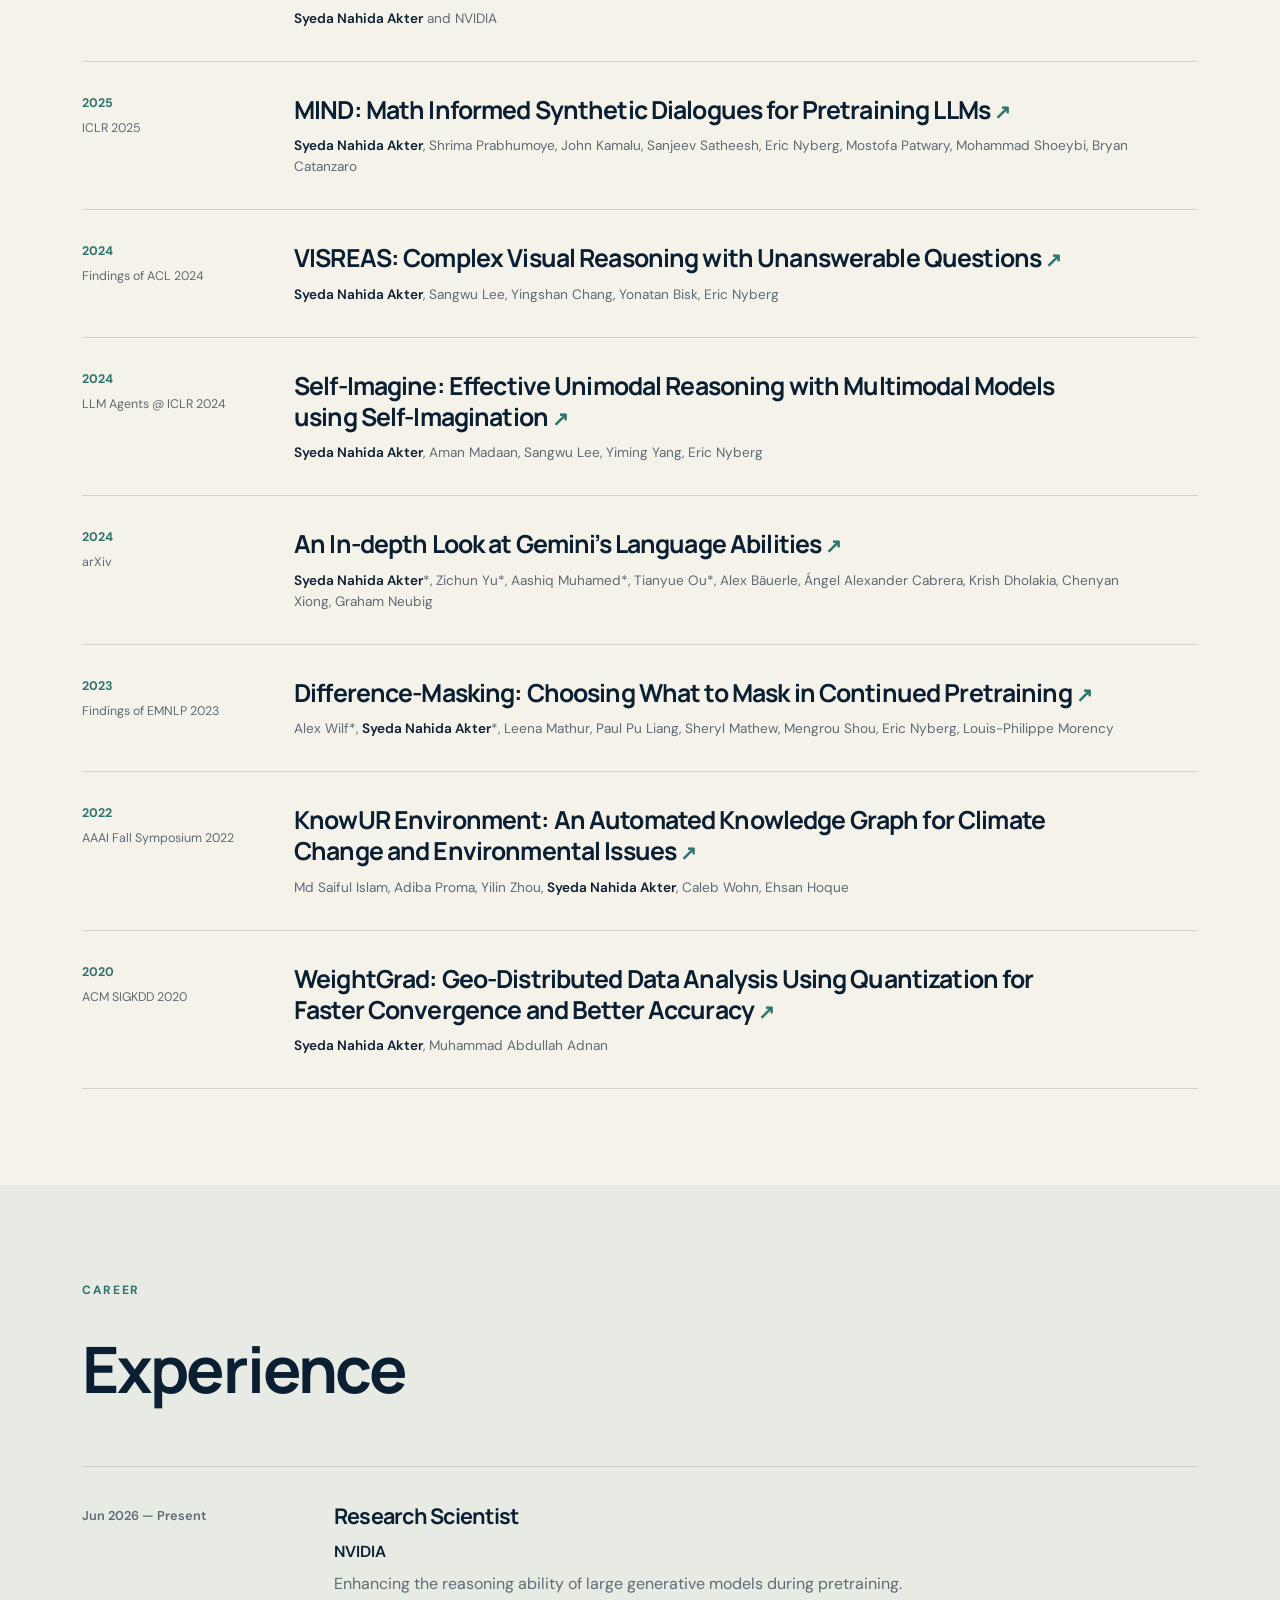
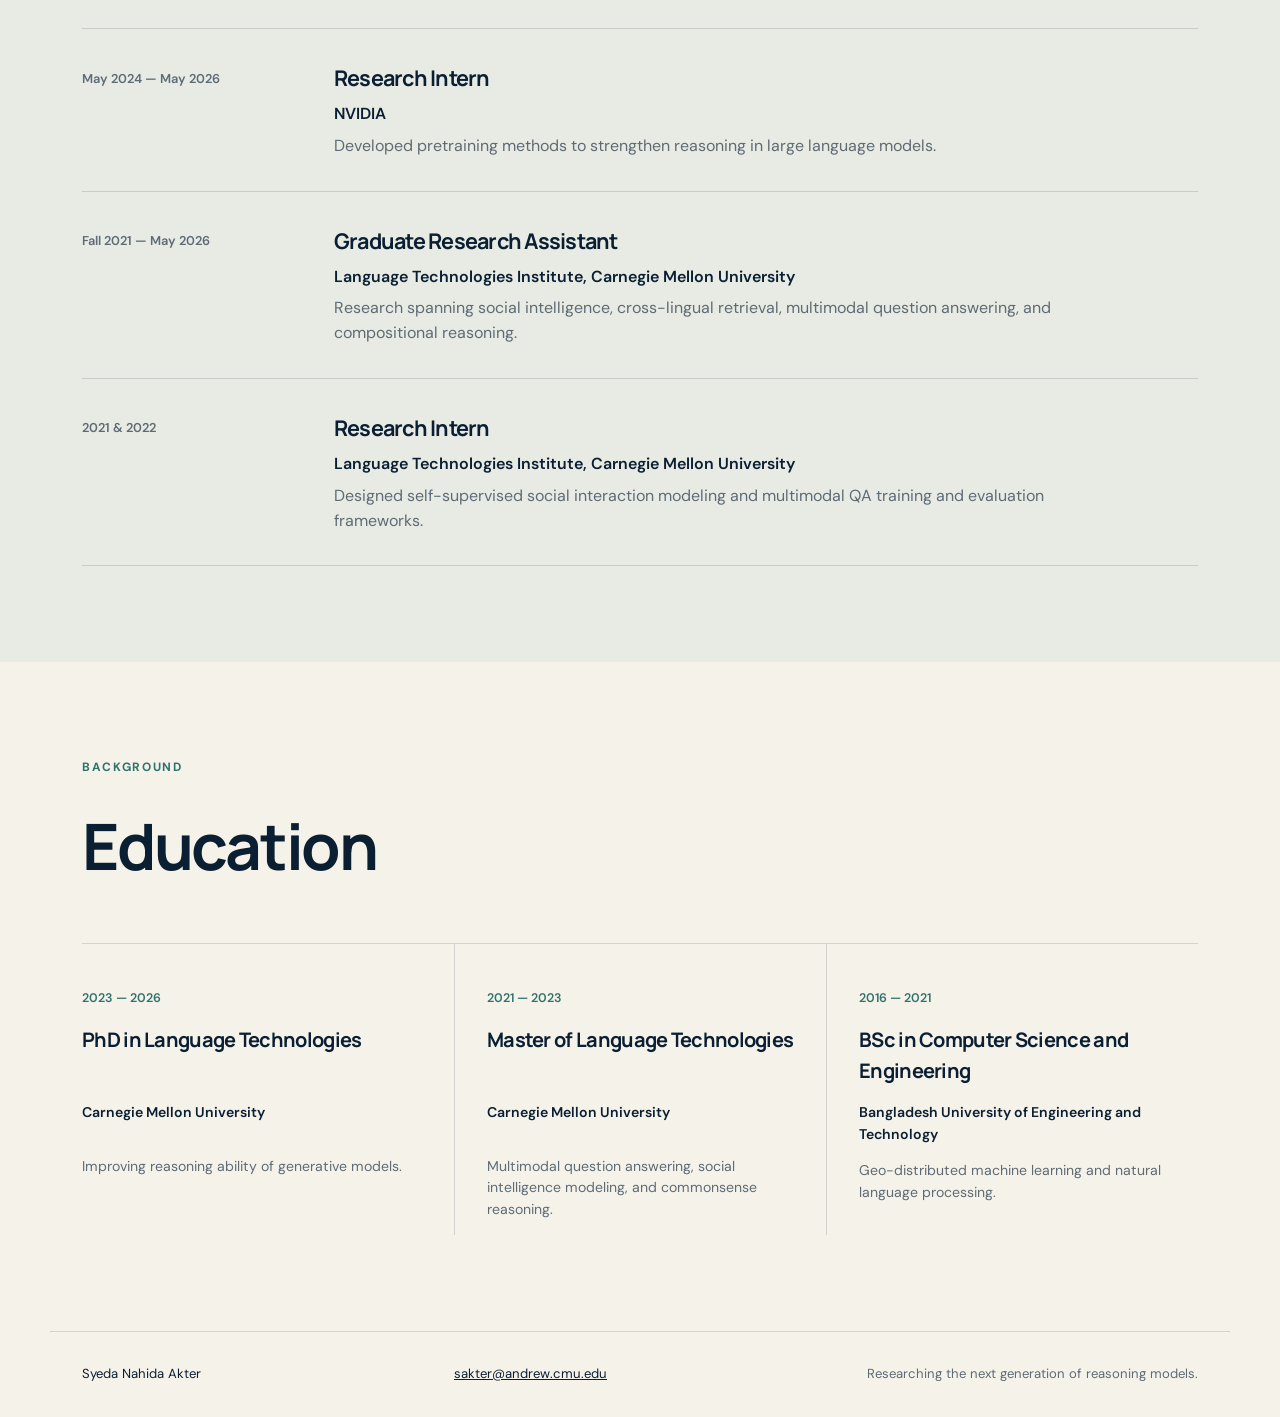
==== commit 12999339: "Add X and LinkedIn profiles" ====
--- a/index.html
+++ b/index.html
@@ -19,7 +19,7 @@
   <title>Syeda Nahida Akter — Research Scientist</title>
   <link rel="icon" href="images/icon-48x48.png">
   <link rel="stylesheet" href="css/site.css">
-  <script type="application/ld+json">{"@context":"https://schema.org","@type":"Person","name":"Syeda Nahida Akter","jobTitle":"Research Scientist","worksFor":{"@type":"Organization","name":"NVIDIA"},"alumniOf":[{"@type":"CollegeOrUniversity","name":"Carnegie Mellon University"},{"@type":"CollegeOrUniversity","name":"Bangladesh University of Engineering and Technology"}],"url":"https://snat1505027.github.io/","sameAs":["https://scholar.google.com/citations?user=tZFFHYcAAAAJ","https://github.com/snat1505027"]}</script>
+  <script type="application/ld+json">{"@context":"https://schema.org","@type":"Person","name":"Syeda Nahida Akter","jobTitle":"Research Scientist","worksFor":{"@type":"Organization","name":"NVIDIA"},"alumniOf":[{"@type":"CollegeOrUniversity","name":"Carnegie Mellon University"},{"@type":"CollegeOrUniversity","name":"Bangladesh University of Engineering and Technology"}],"url":"https://snat1505027.github.io/","sameAs":["https://scholar.google.com/citations?user=tZFFHYcAAAAJ","https://github.com/snat1505027","https://x.com/__SyedaAkter","https://www.linkedin.com/in/syeda-nahida-akter-989770114/"]}</script>
 </head>
 <body>
   <a class="skip-link" href="#main">Skip to content</a>
@@ -51,6 +51,8 @@
         <div class="social-links" aria-label="Professional profiles">
           <a href="https://scholar.google.com/citations?user=tZFFHYcAAAAJ">Google Scholar</a>
           <a href="https://github.com/snat1505027">GitHub</a>
+          <a href="https://x.com/__SyedaAkter">X / Twitter</a>
+          <a href="https://www.linkedin.com/in/syeda-nahida-akter-989770114/">LinkedIn</a>
           <a href="files/Syeda_Nahida_Akter_CV.pdf">Curriculum Vitae</a>
         </div>
       </div>
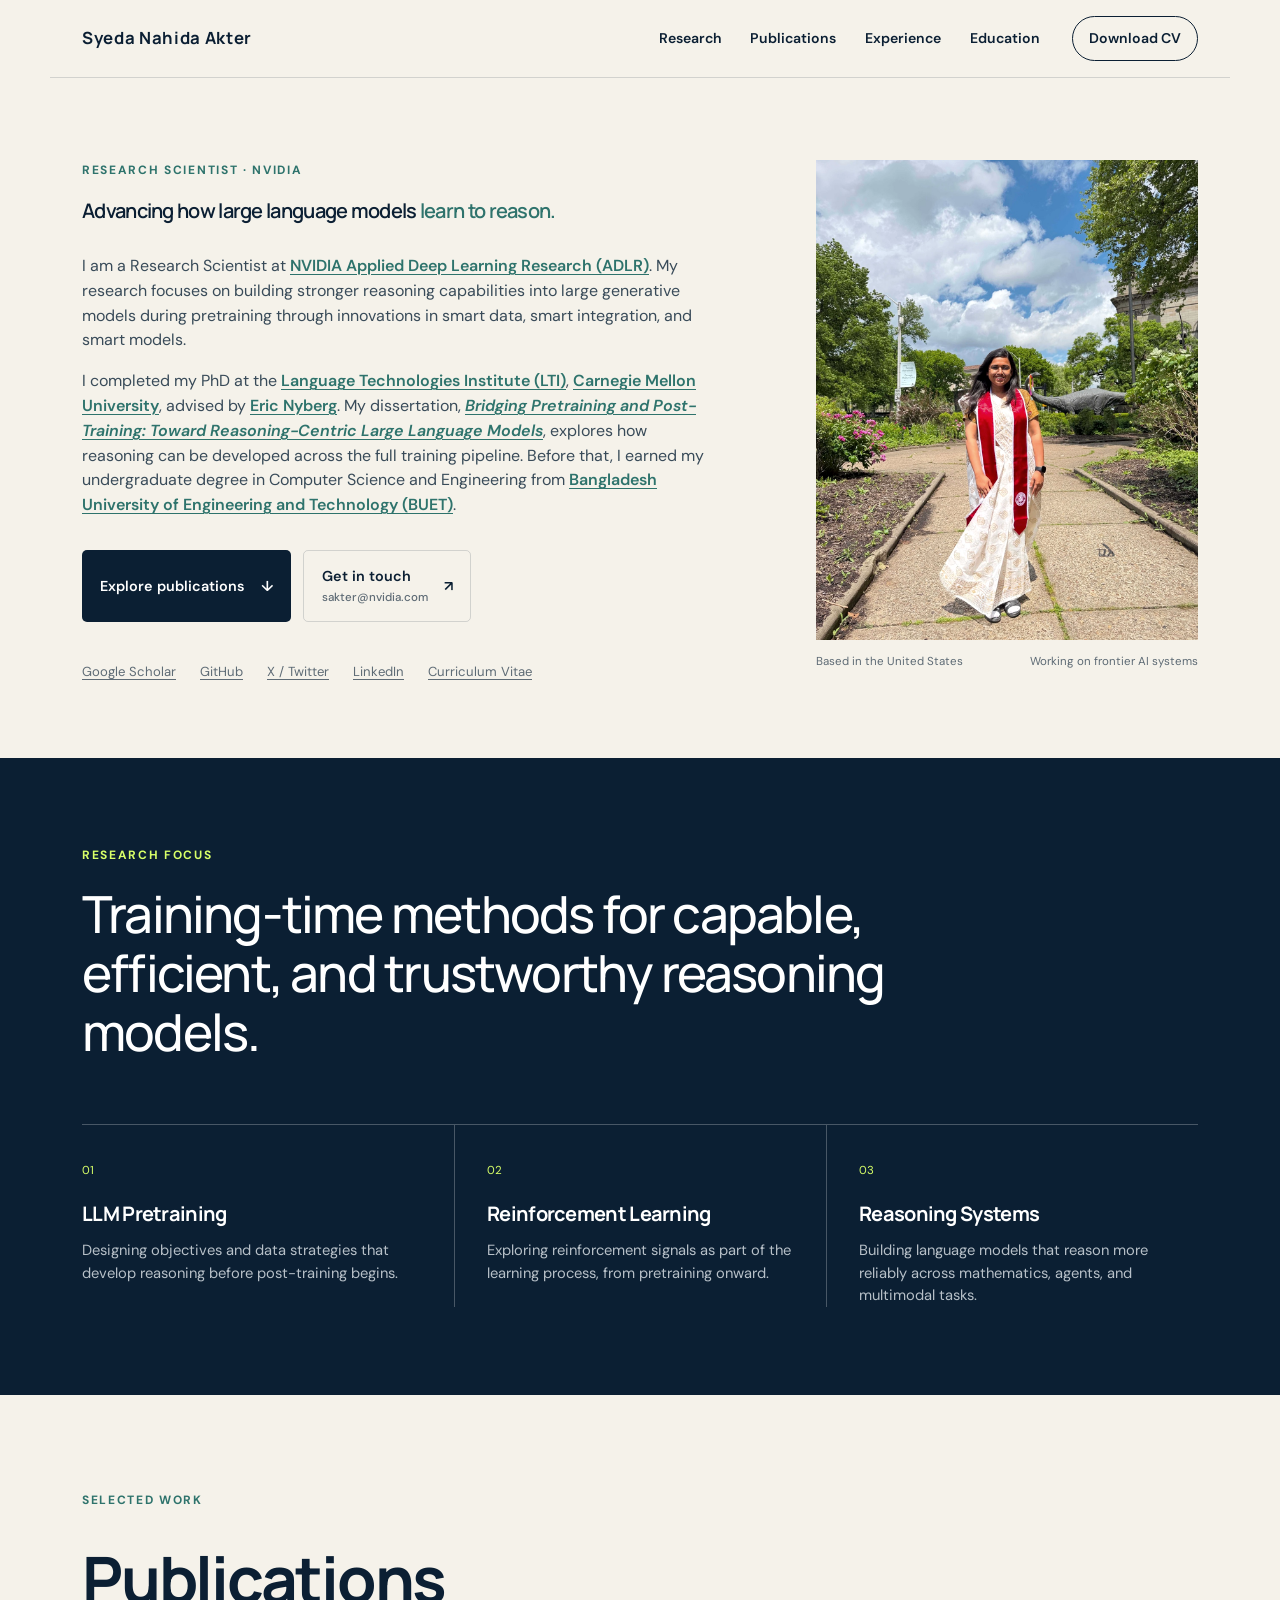
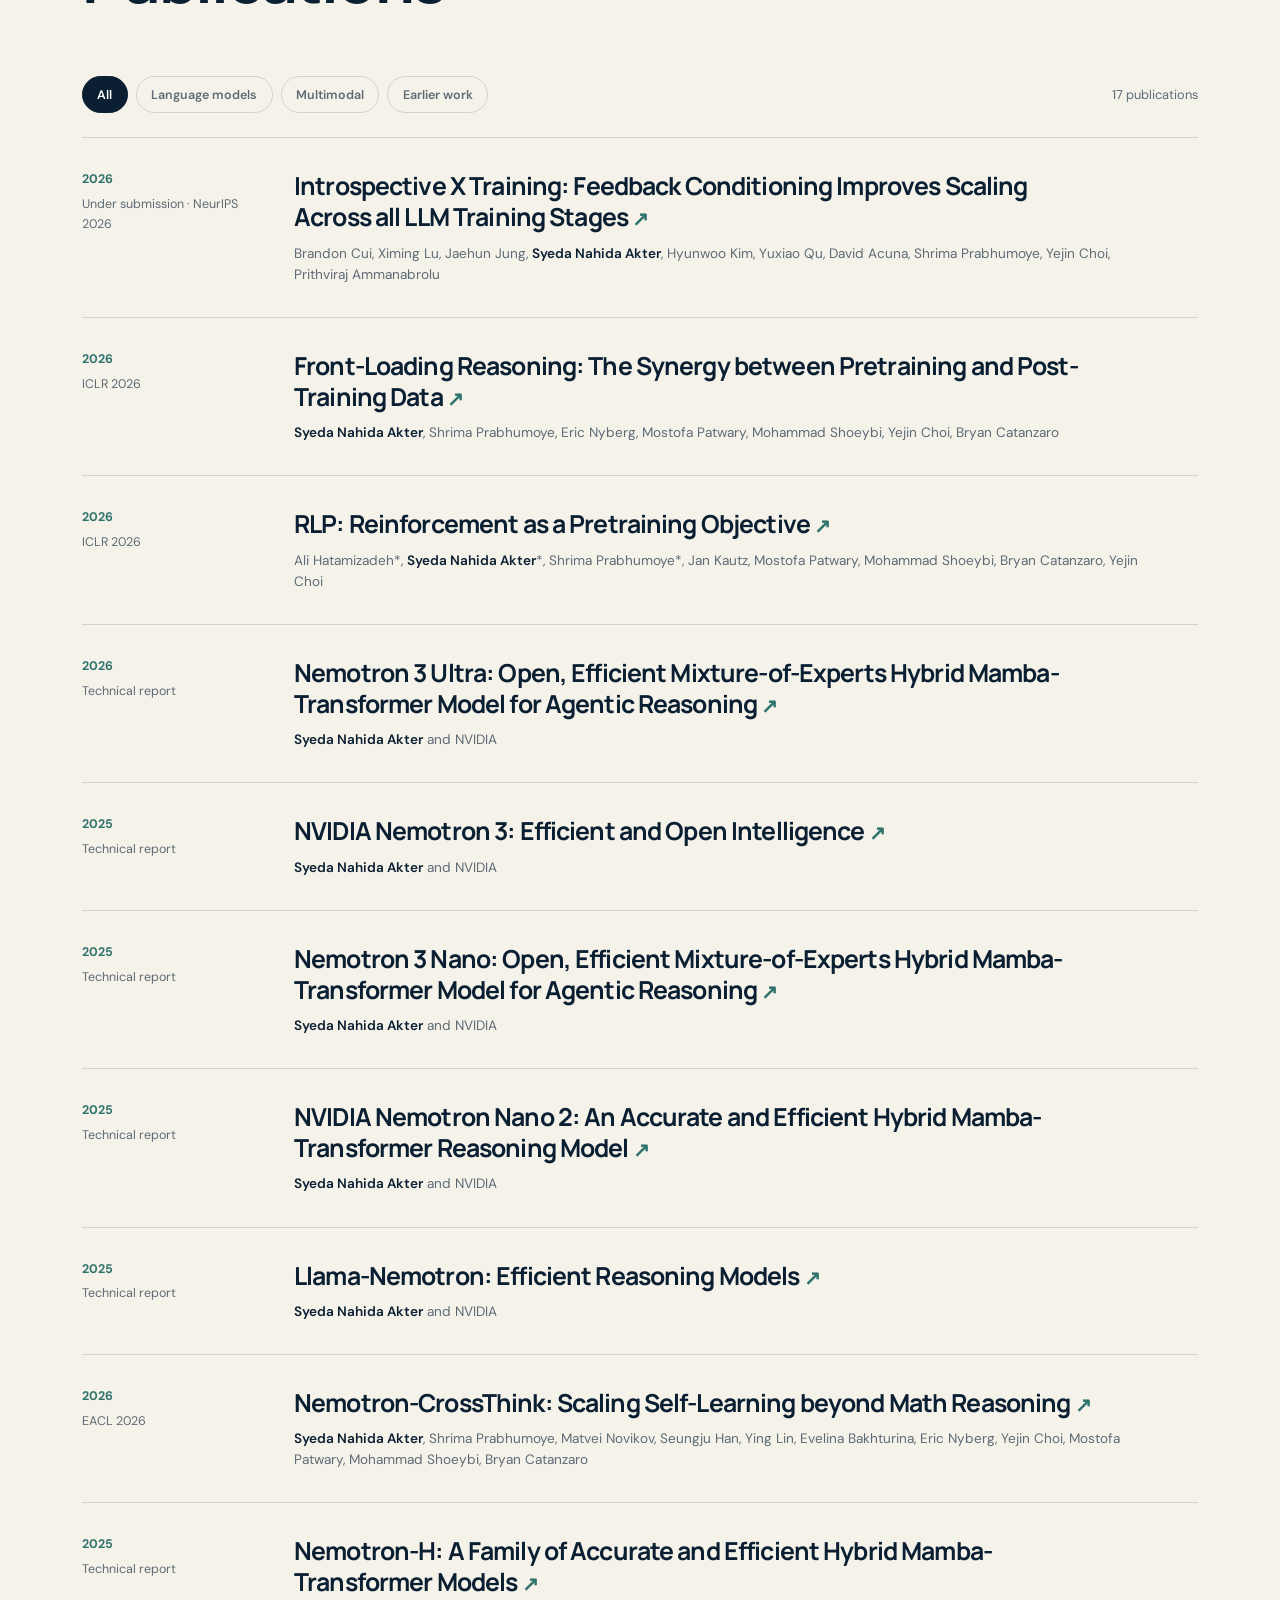
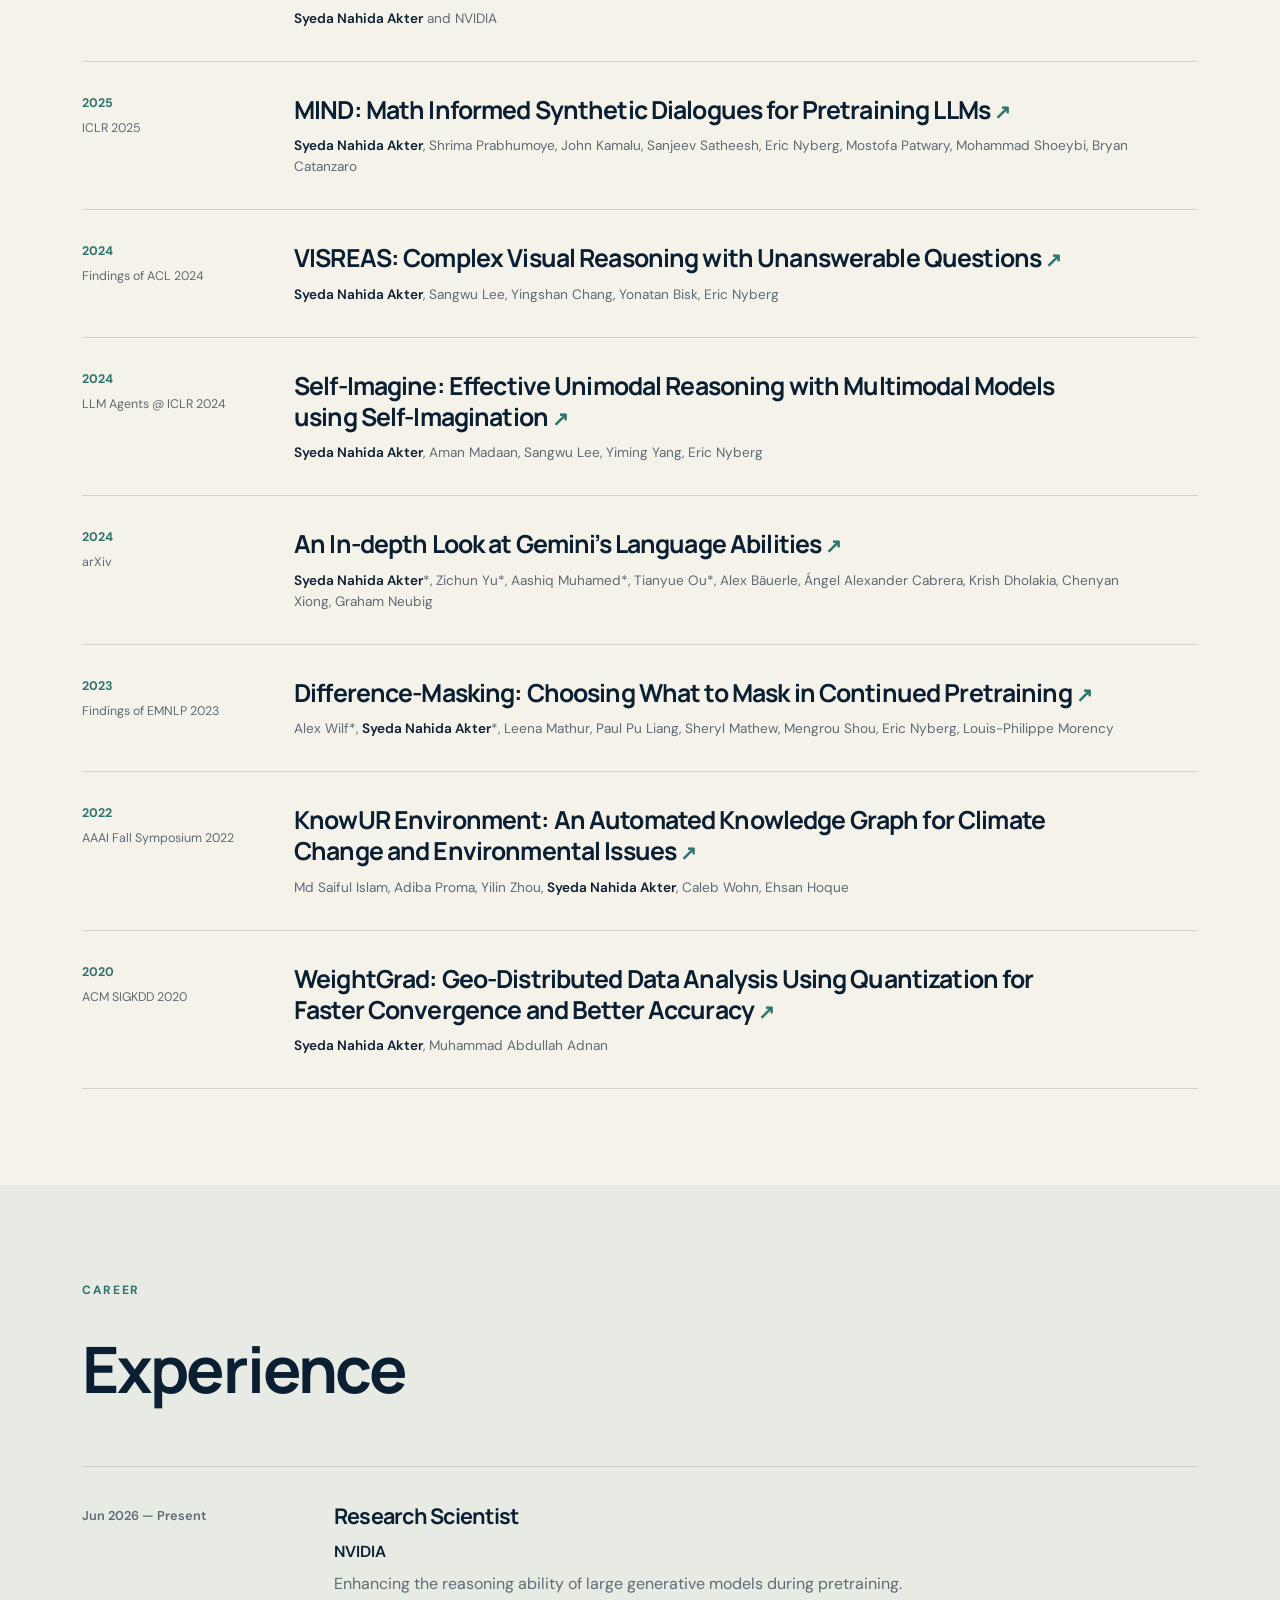
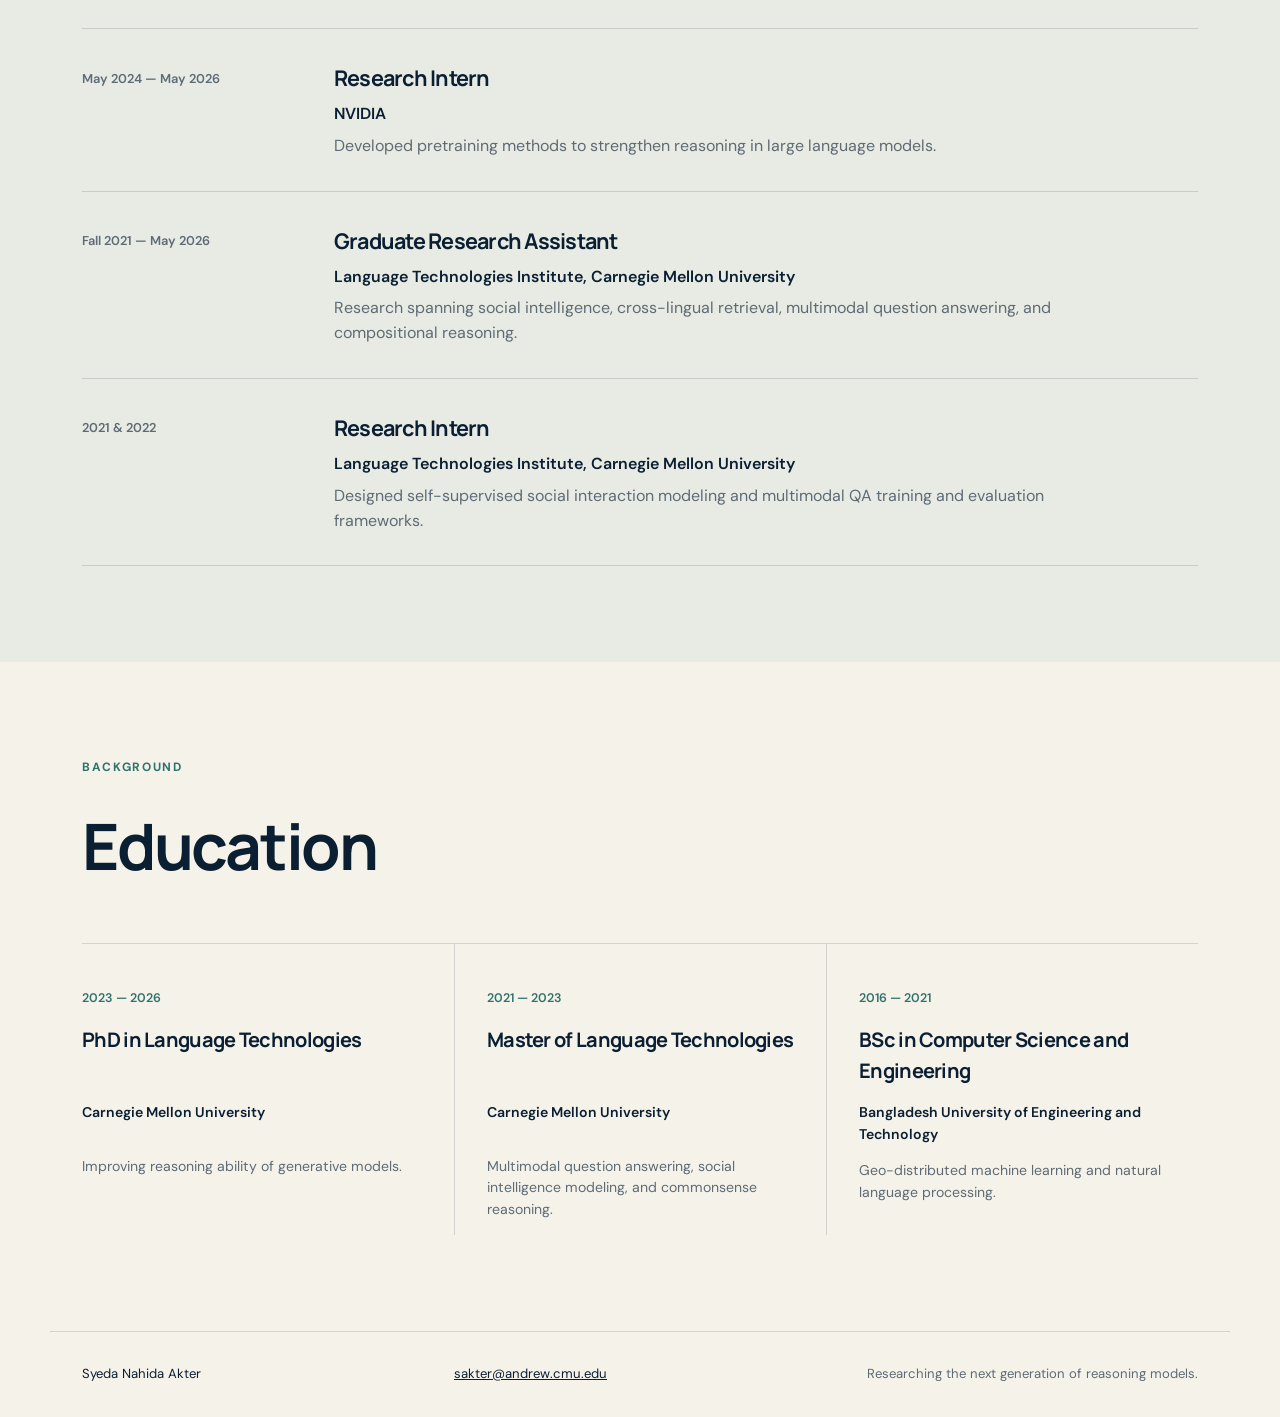
==== commit c2c24519: "Add NVIDIA email to contact button" ====
--- a/index.html
+++ b/index.html
@@ -46,7 +46,7 @@
         </div>
         <div class="hero-actions">
           <a class="button primary" href="#publications">Explore publications <span aria-hidden="true">↓</span></a>
-          <a class="button secondary" href="mailto:sakter@andrew.cmu.edu">Get in touch <span aria-hidden="true">↗</span></a>
+          <a class="button secondary contact-button" href="mailto:sakter@nvidia.com"><span class="button-copy"><span>Get in touch</span><small>sakter@nvidia.com</small></span><span aria-hidden="true">↗</span></a>
         </div>
         <div class="social-links" aria-label="Professional profiles">
           <a href="https://scholar.google.com/citations?user=tZFFHYcAAAAJ">Google Scholar</a>
--- a/css/site.css
+++ b/css/site.css
@@ -28,6 +28,9 @@
 .button.primary { color:white; background:var(--ink); }
 .button.primary:hover { background:var(--teal); }
 .button.secondary { border:1px solid var(--line); }
+.contact-button { align-items:center; }
+.button-copy { display:grid; gap:.1rem; }
+.button-copy small { color:var(--muted); font-size:.72rem; font-weight:500; }
 .social-links { margin-top:2.5rem; gap:1.5rem; }
 .social-links a { color:var(--muted); font-size:.82rem; text-underline-offset:.2rem; }
 .portrait-wrap { position:relative; width:100%; margin:0; justify-self:end; }
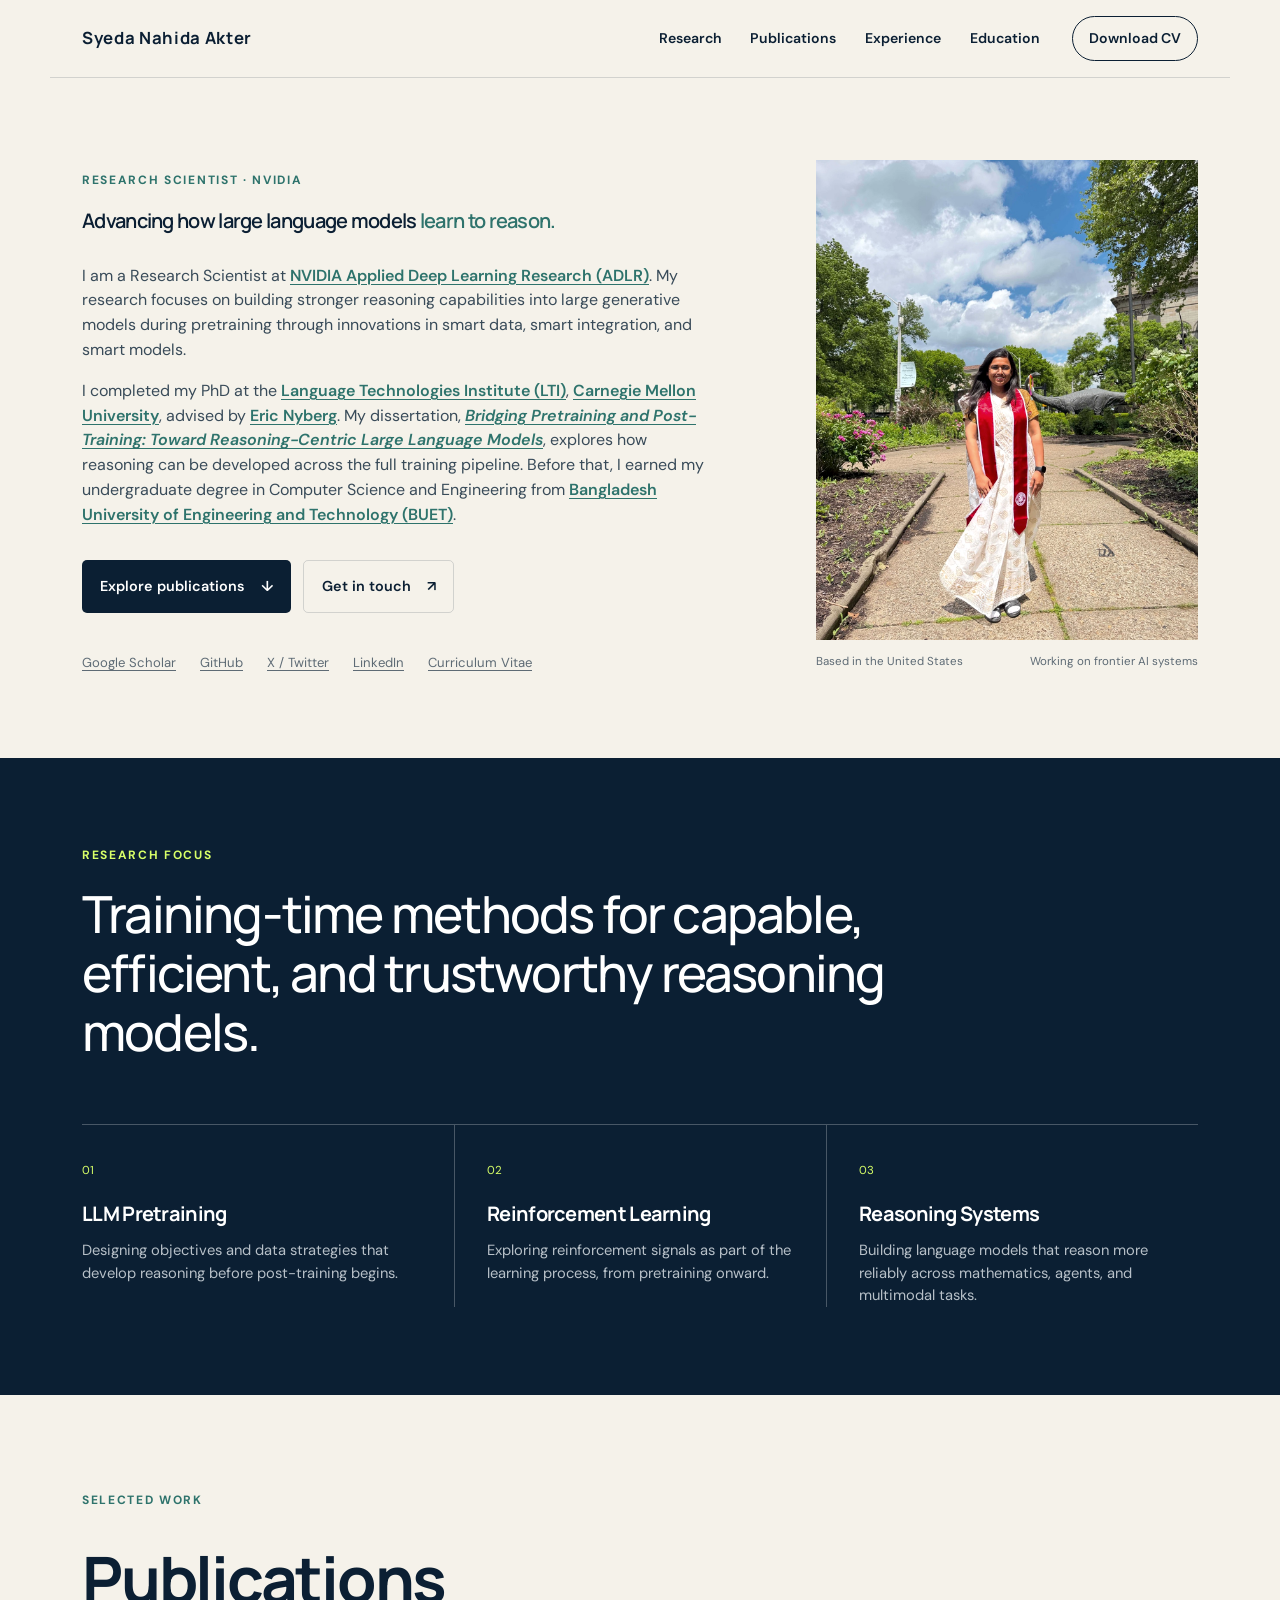
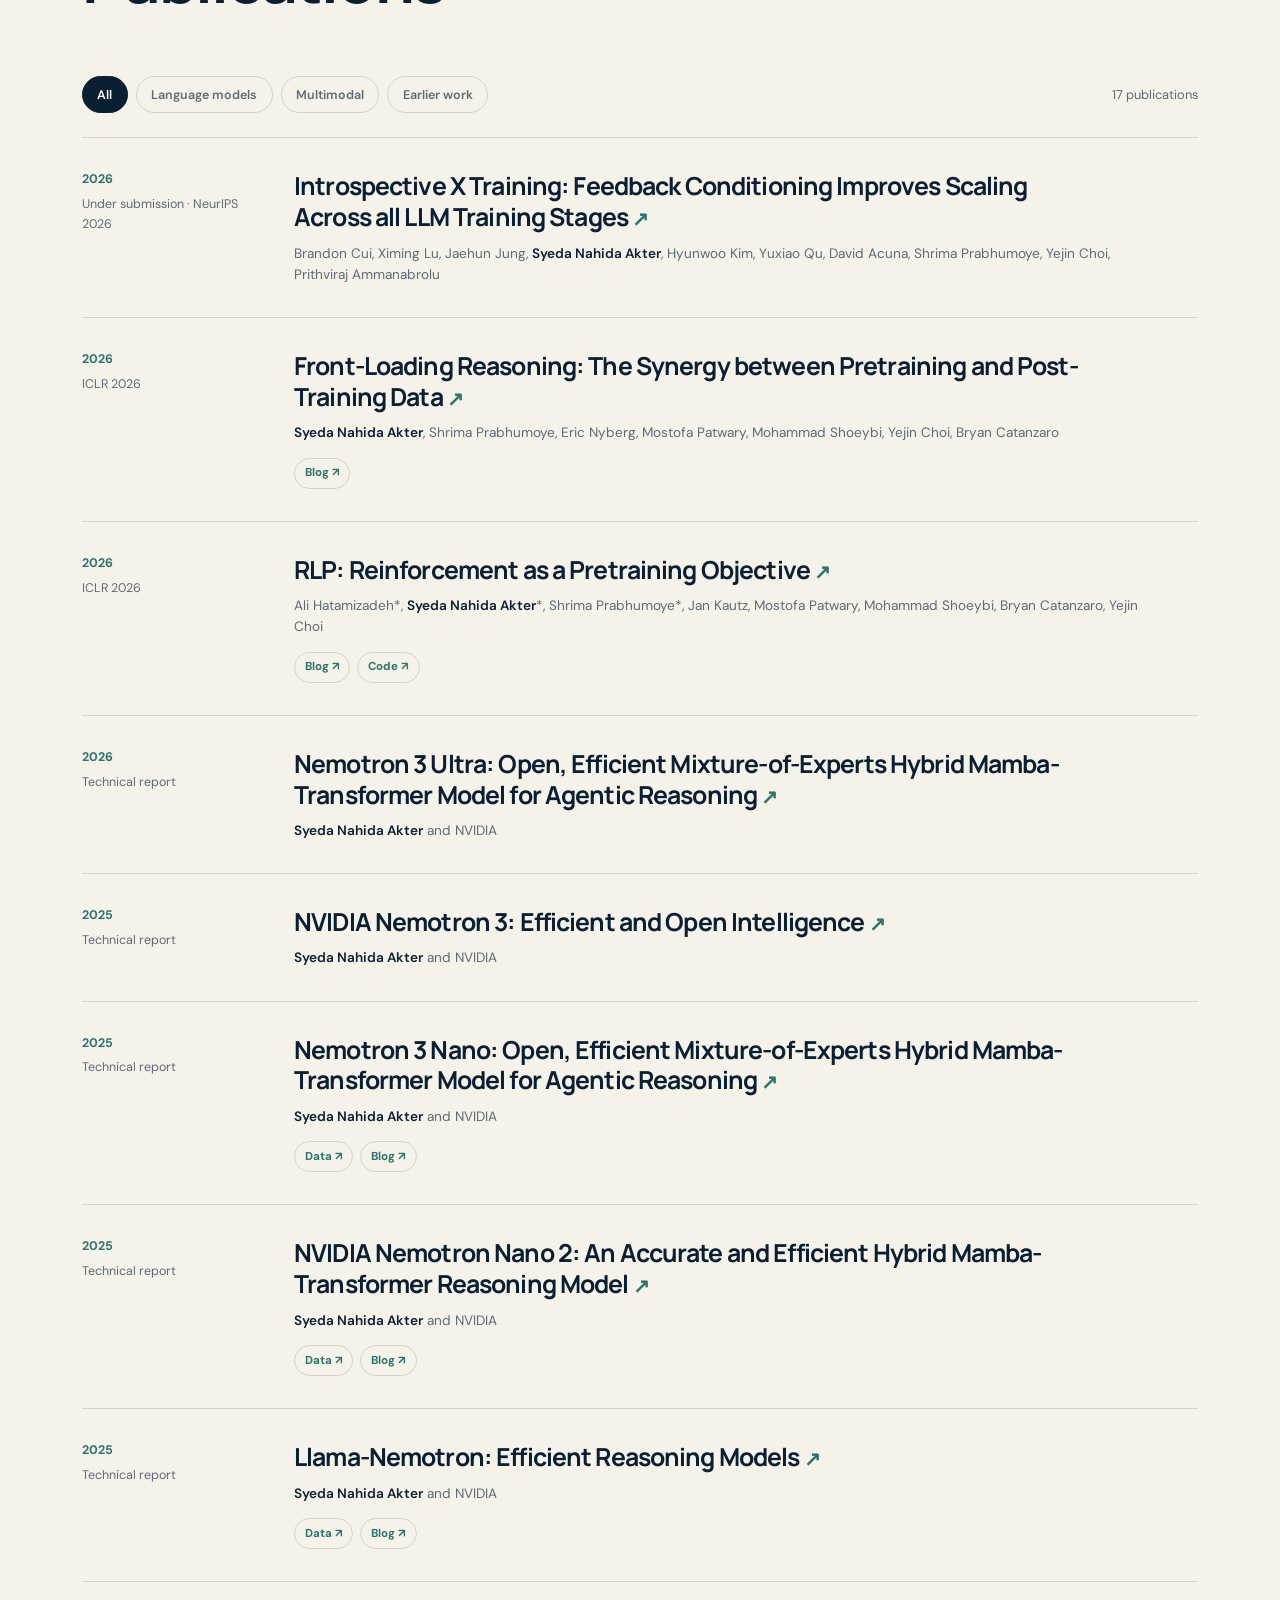
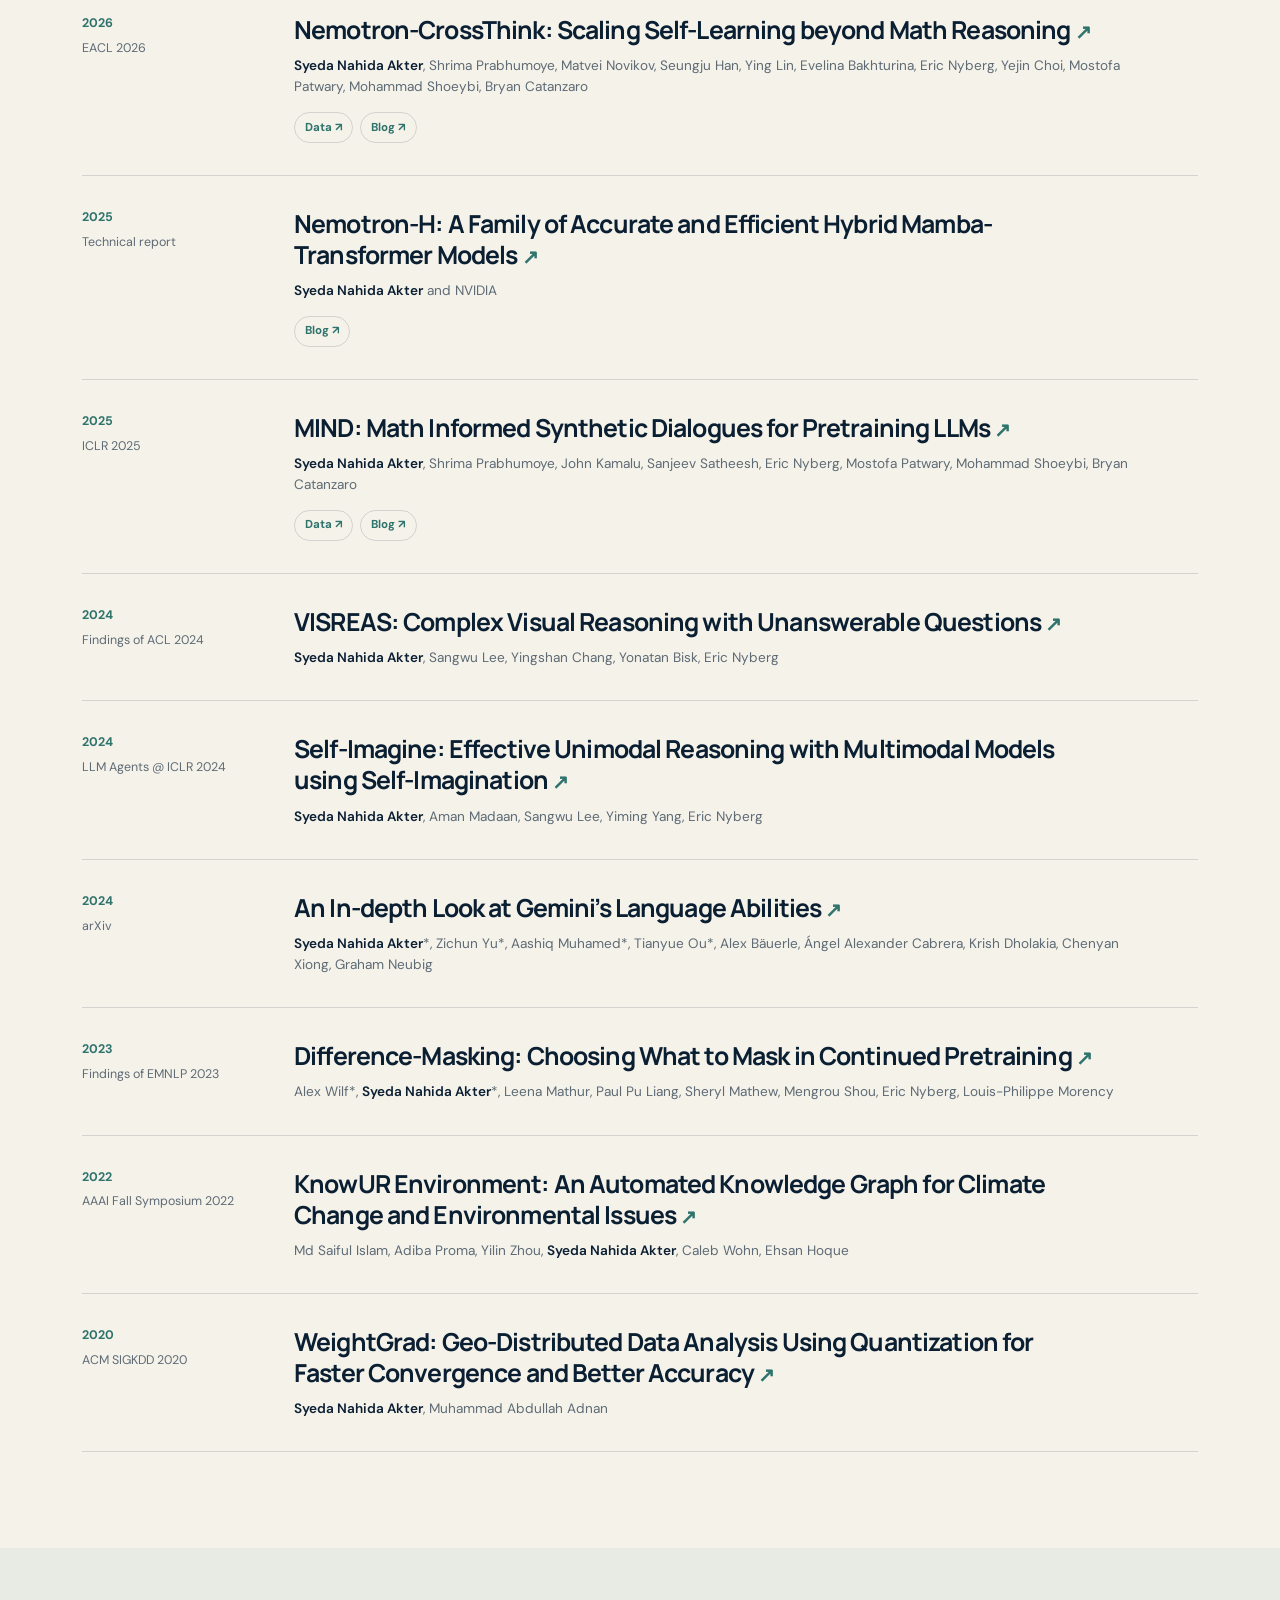
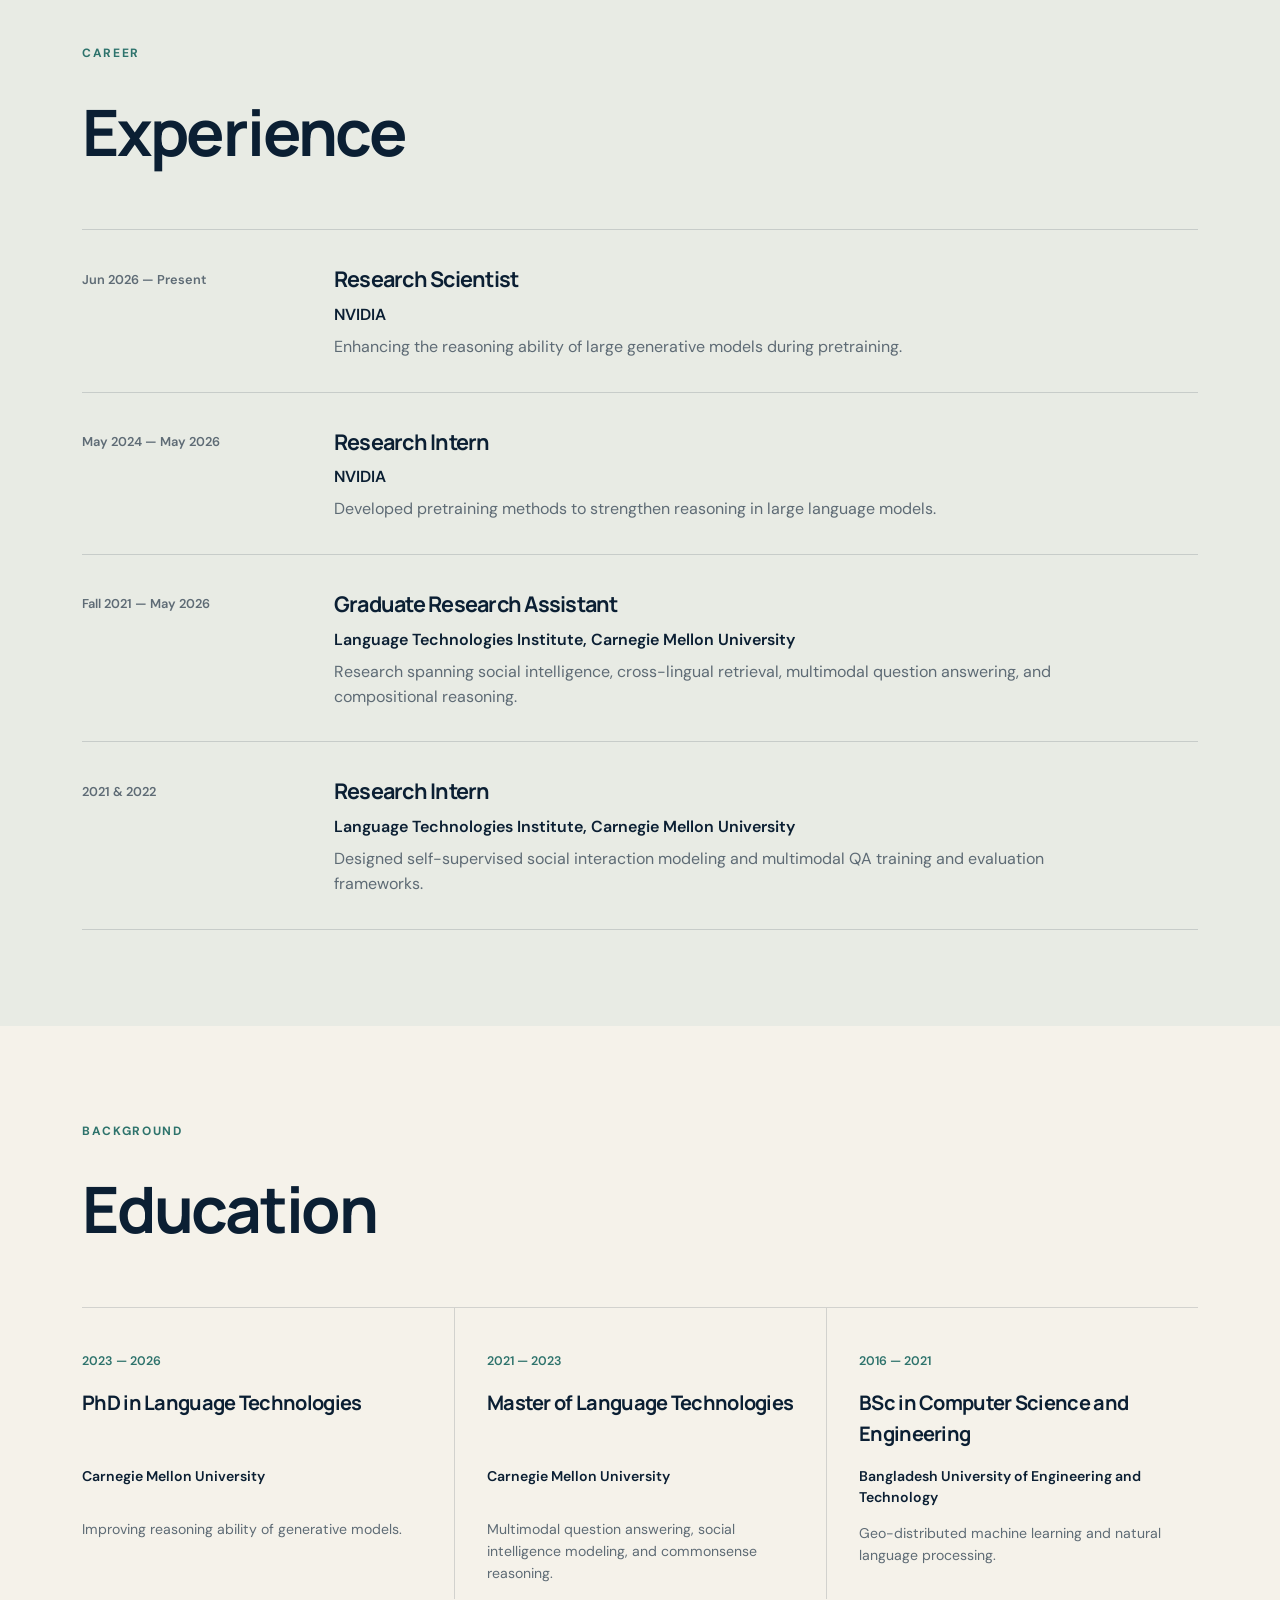
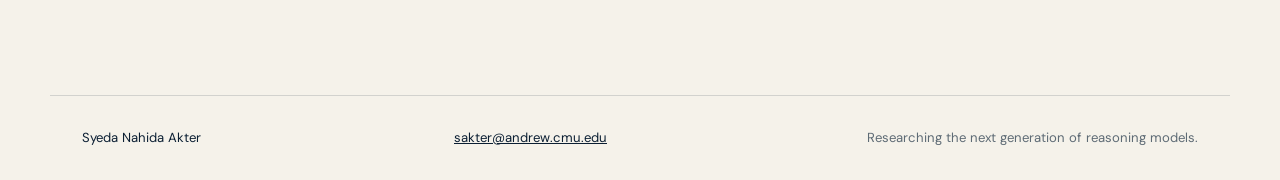
==== commit fb51bab1: "Hide email address from contact button" ====
--- a/index.html
+++ b/index.html
@@ -46,7 +46,7 @@
         </div>
         <div class="hero-actions">
           <a class="button primary" href="#publications">Explore publications <span aria-hidden="true">↓</span></a>
-          <a class="button secondary contact-button" href="mailto:sakter@nvidia.com"><span class="button-copy"><span>Get in touch</span><small>sakter@nvidia.com</small></span><span aria-hidden="true">↗</span></a>
+          <a class="button secondary" href="mailto:sakter@nvidia.com">Get in touch <span aria-hidden="true">↗</span></a>
         </div>
         <div class="social-links" aria-label="Professional profiles">
           <a href="https://scholar.google.com/citations?user=tZFFHYcAAAAJ">Google Scholar</a>
--- a/css/site.css
+++ b/css/site.css
@@ -28,9 +28,6 @@
 .button.primary { color:white; background:var(--ink); }
 .button.primary:hover { background:var(--teal); }
 .button.secondary { border:1px solid var(--line); }
-.contact-button { align-items:center; }
-.button-copy { display:grid; gap:.1rem; }
-.button-copy small { color:var(--muted); font-size:.72rem; font-weight:500; }
 .social-links { margin-top:2.5rem; gap:1.5rem; }
 .social-links a { color:var(--muted); font-size:.82rem; text-underline-offset:.2rem; }
 .portrait-wrap { position:relative; width:100%; margin:0; justify-self:end; }
@@ -66,6 +63,9 @@
 .publication-card h3 a:hover { color:var(--teal); }
 .publication-card p { max-width:850px; margin:0; color:var(--muted); font-size:.85rem; }
 .publication-card strong { color:var(--ink); font-weight:600; }
+.publication-resources { display:flex; flex-wrap:wrap; gap:.45rem; margin-top:.9rem; }
+.publication-resources a { padding:.35rem .6rem; border:1px solid var(--line); border-radius:999px; color:var(--teal); font-size:.72rem; font-weight:700; text-decoration:none; }
+.publication-resources a:hover { color:white; background:var(--teal); border-color:var(--teal); }
 .muted { max-width:none; padding-inline:max(2rem,calc((100vw - var(--max))/2 + 2rem)); background:#e8ebe4; }
 .timeline { margin-top:3rem; }
 .timeline-item { display:grid; grid-template-columns:220px 1fr; gap:2rem; padding:2rem 0; border-bottom:1px solid var(--line); }
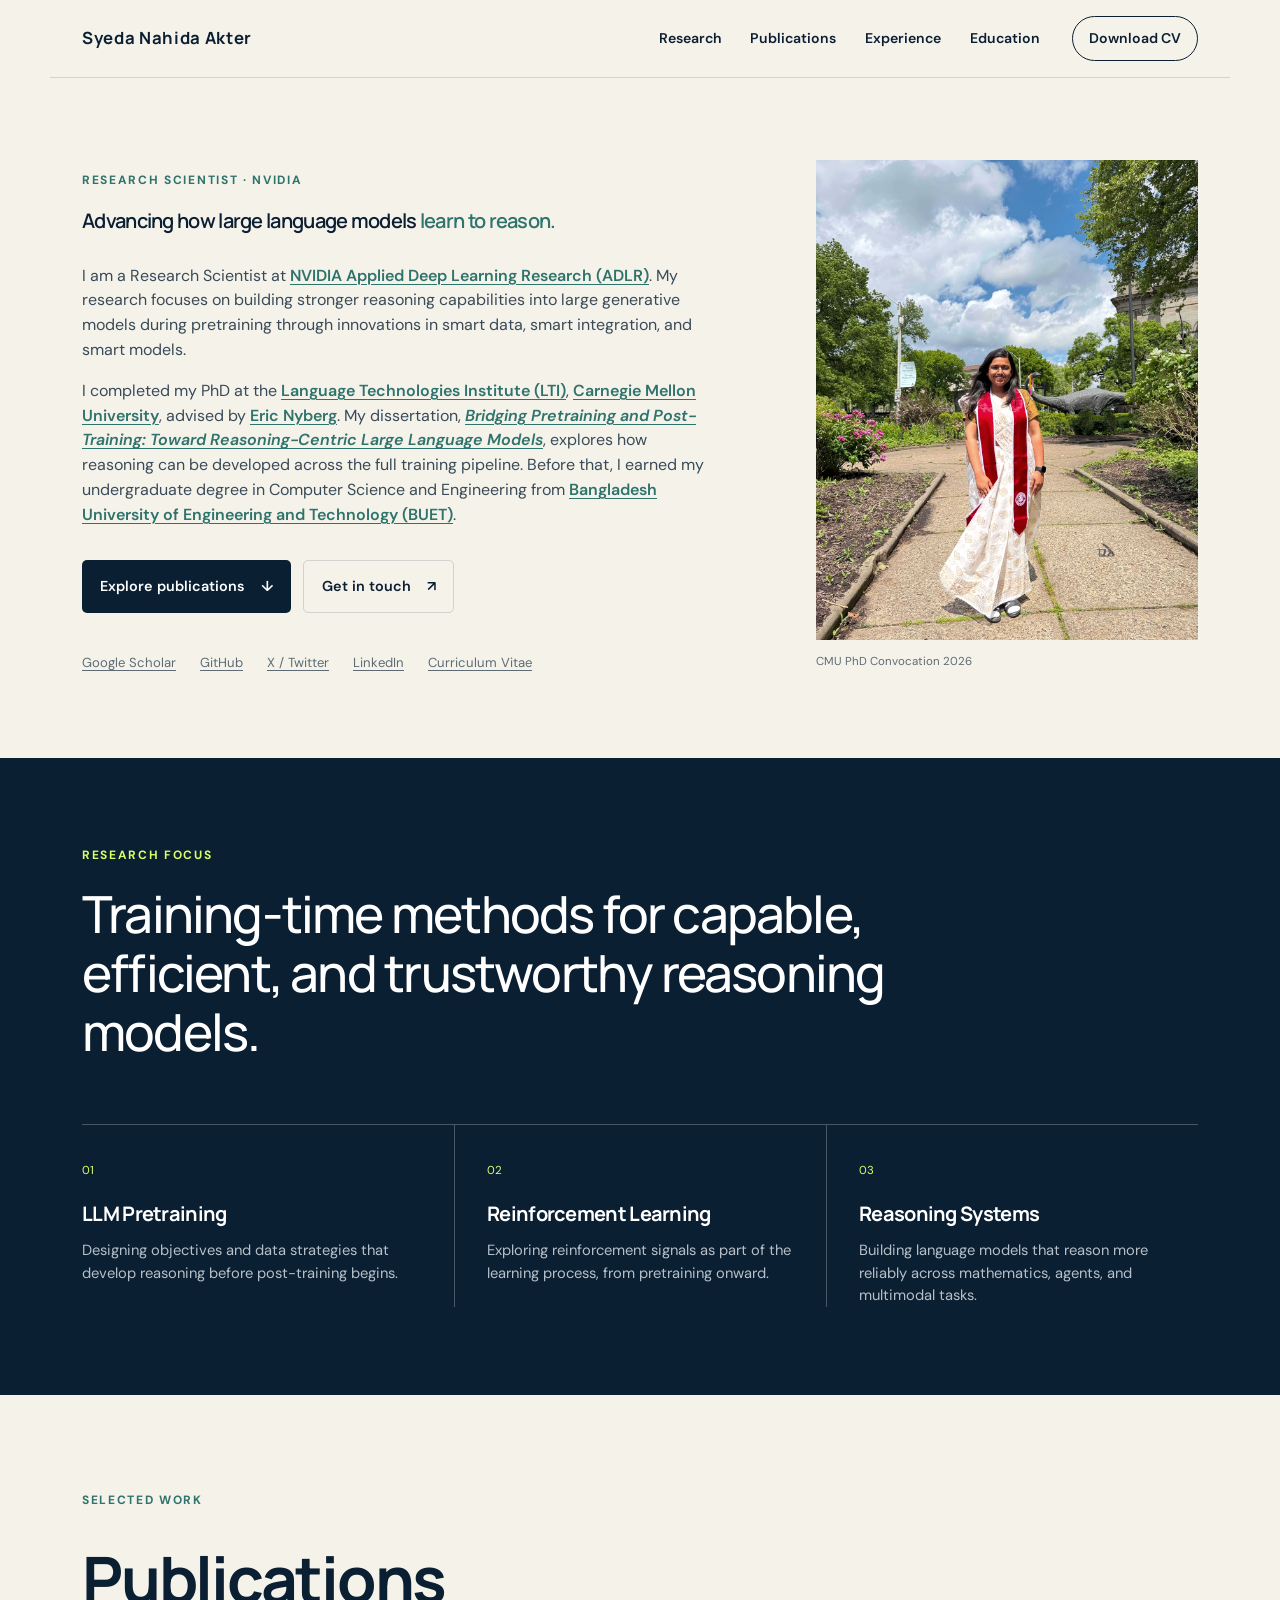
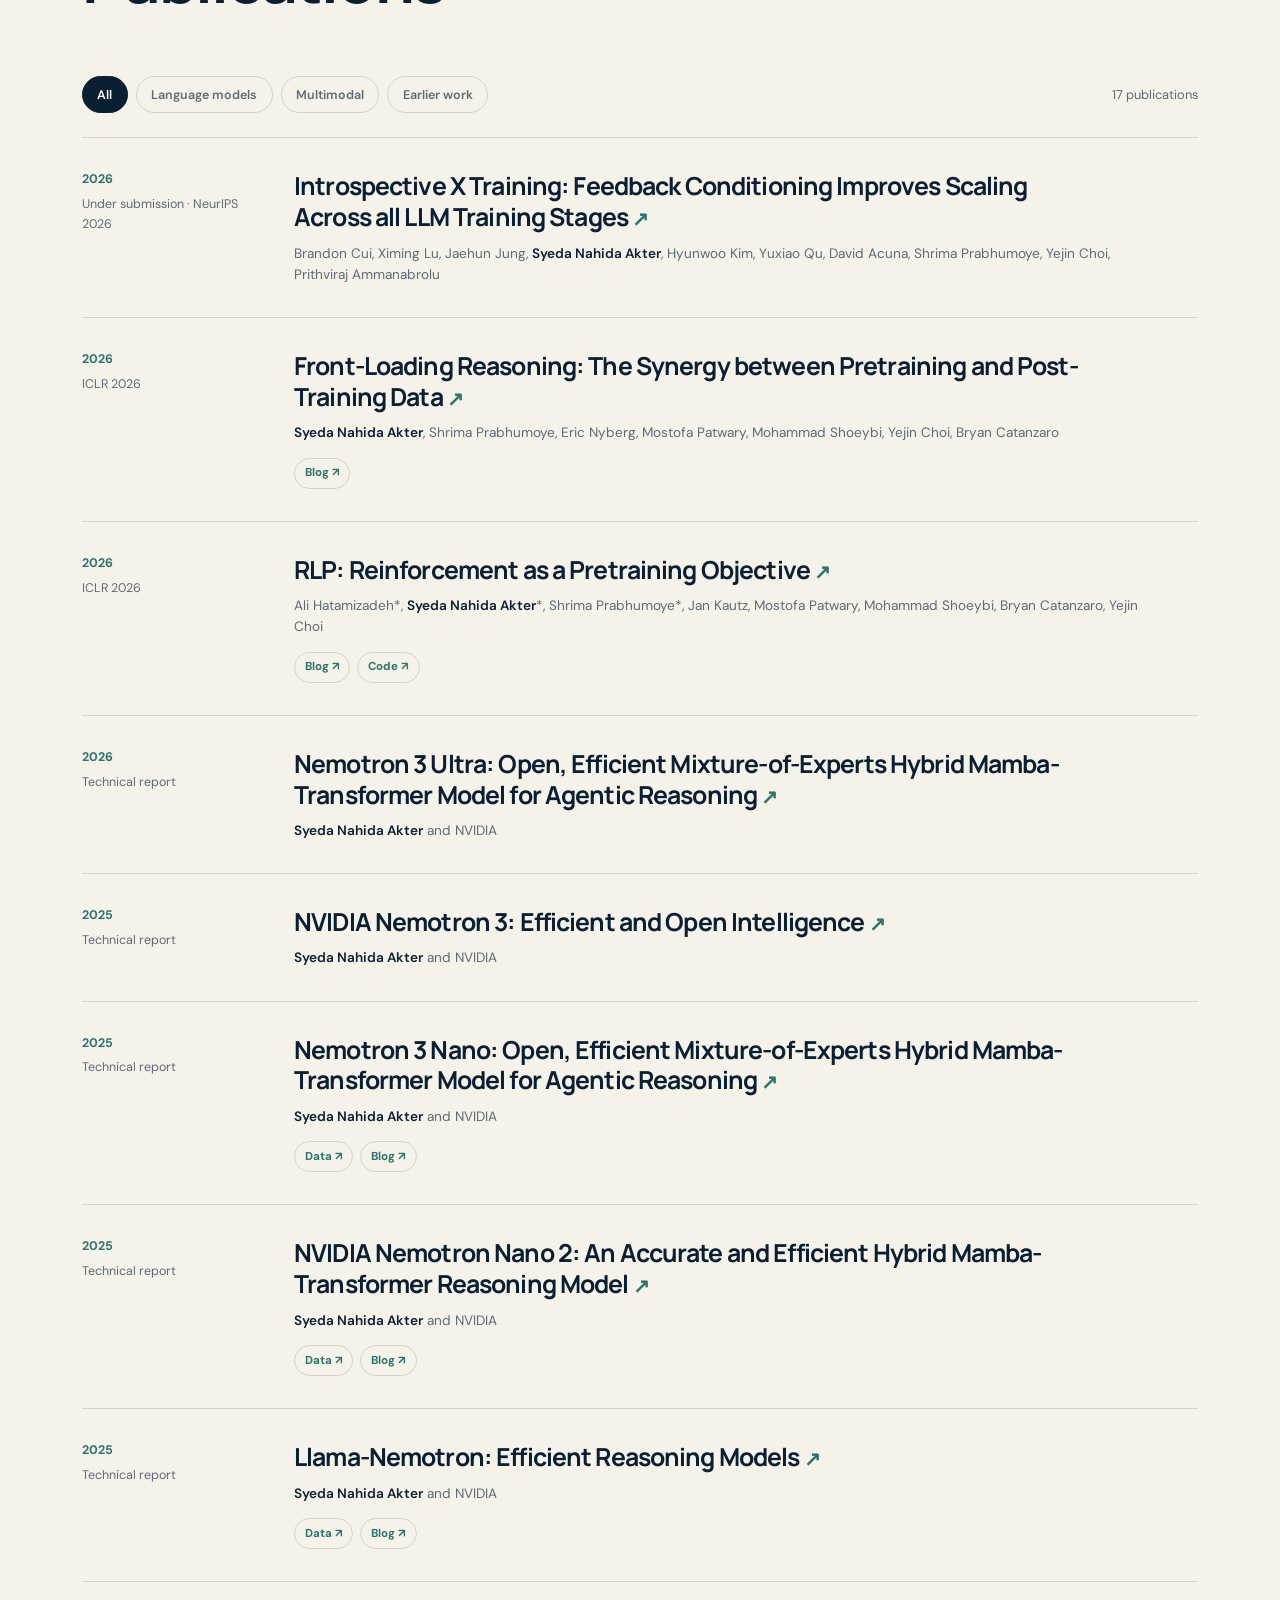
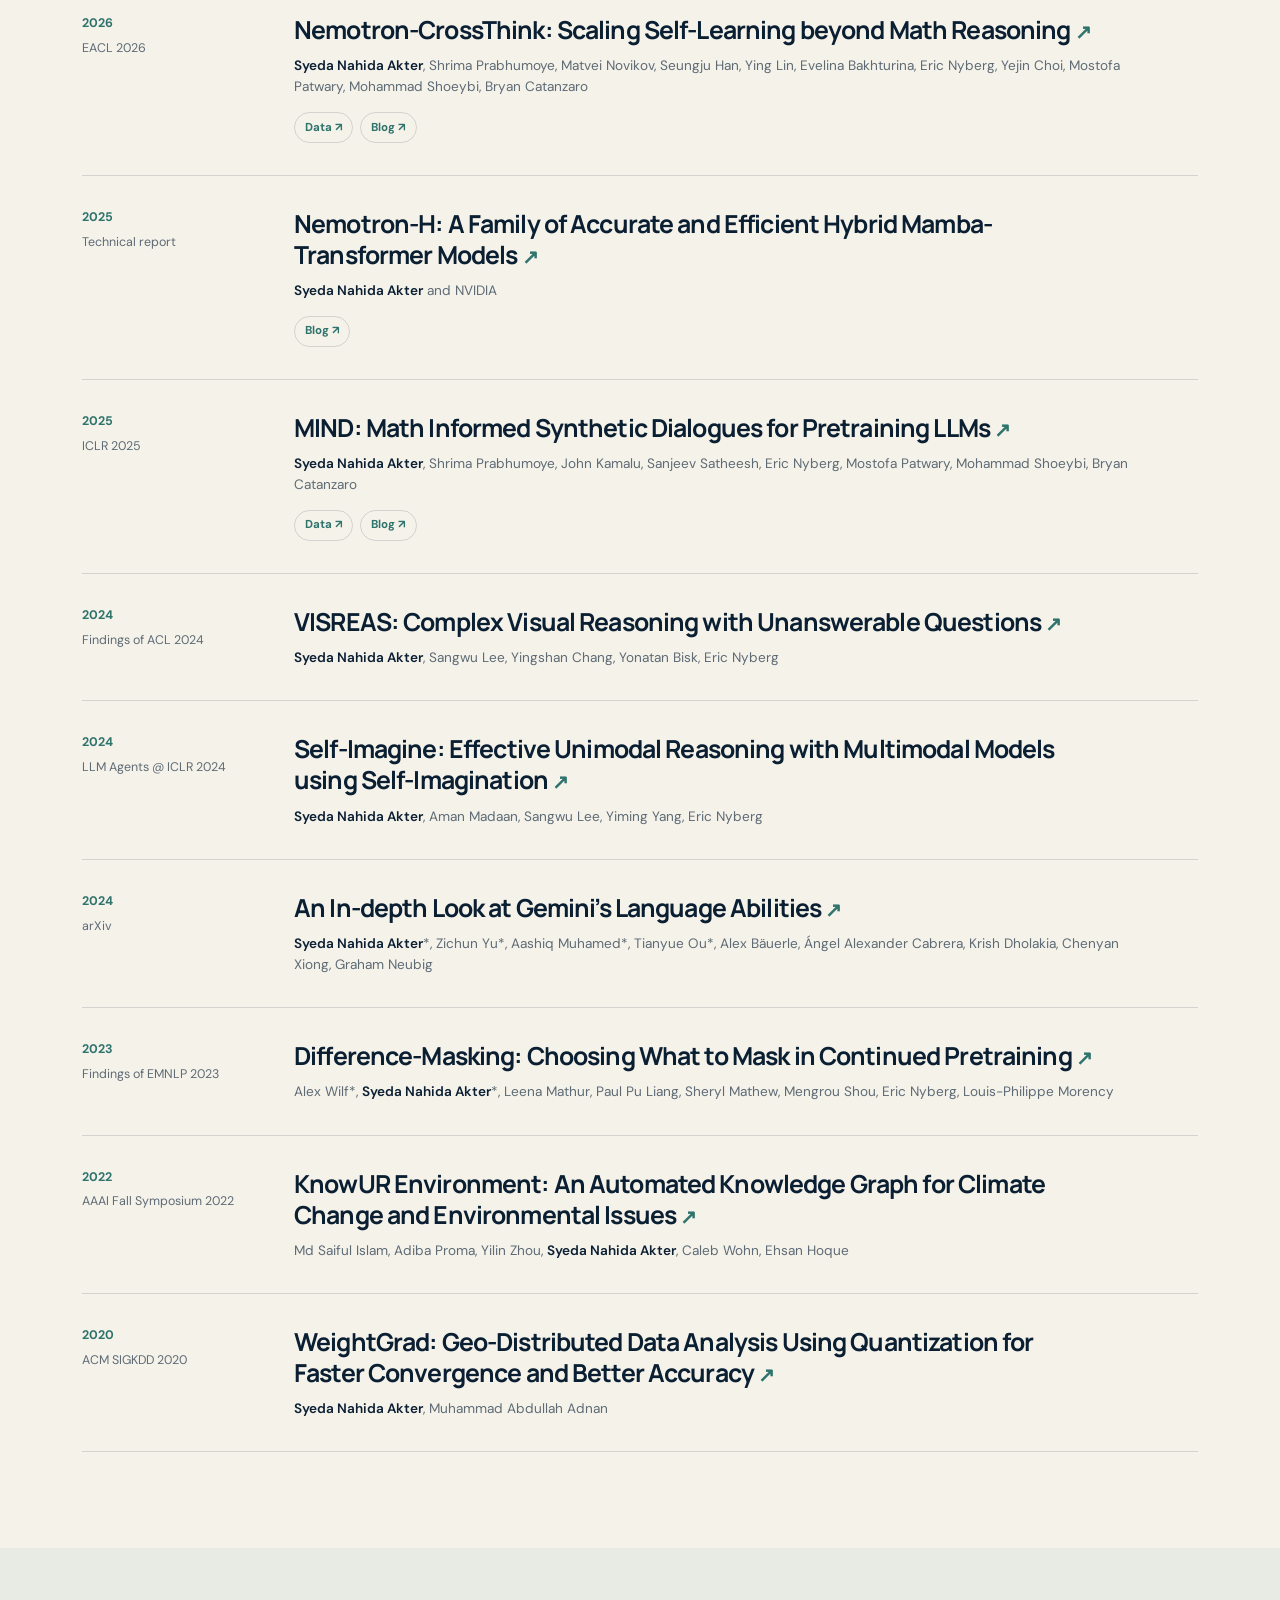
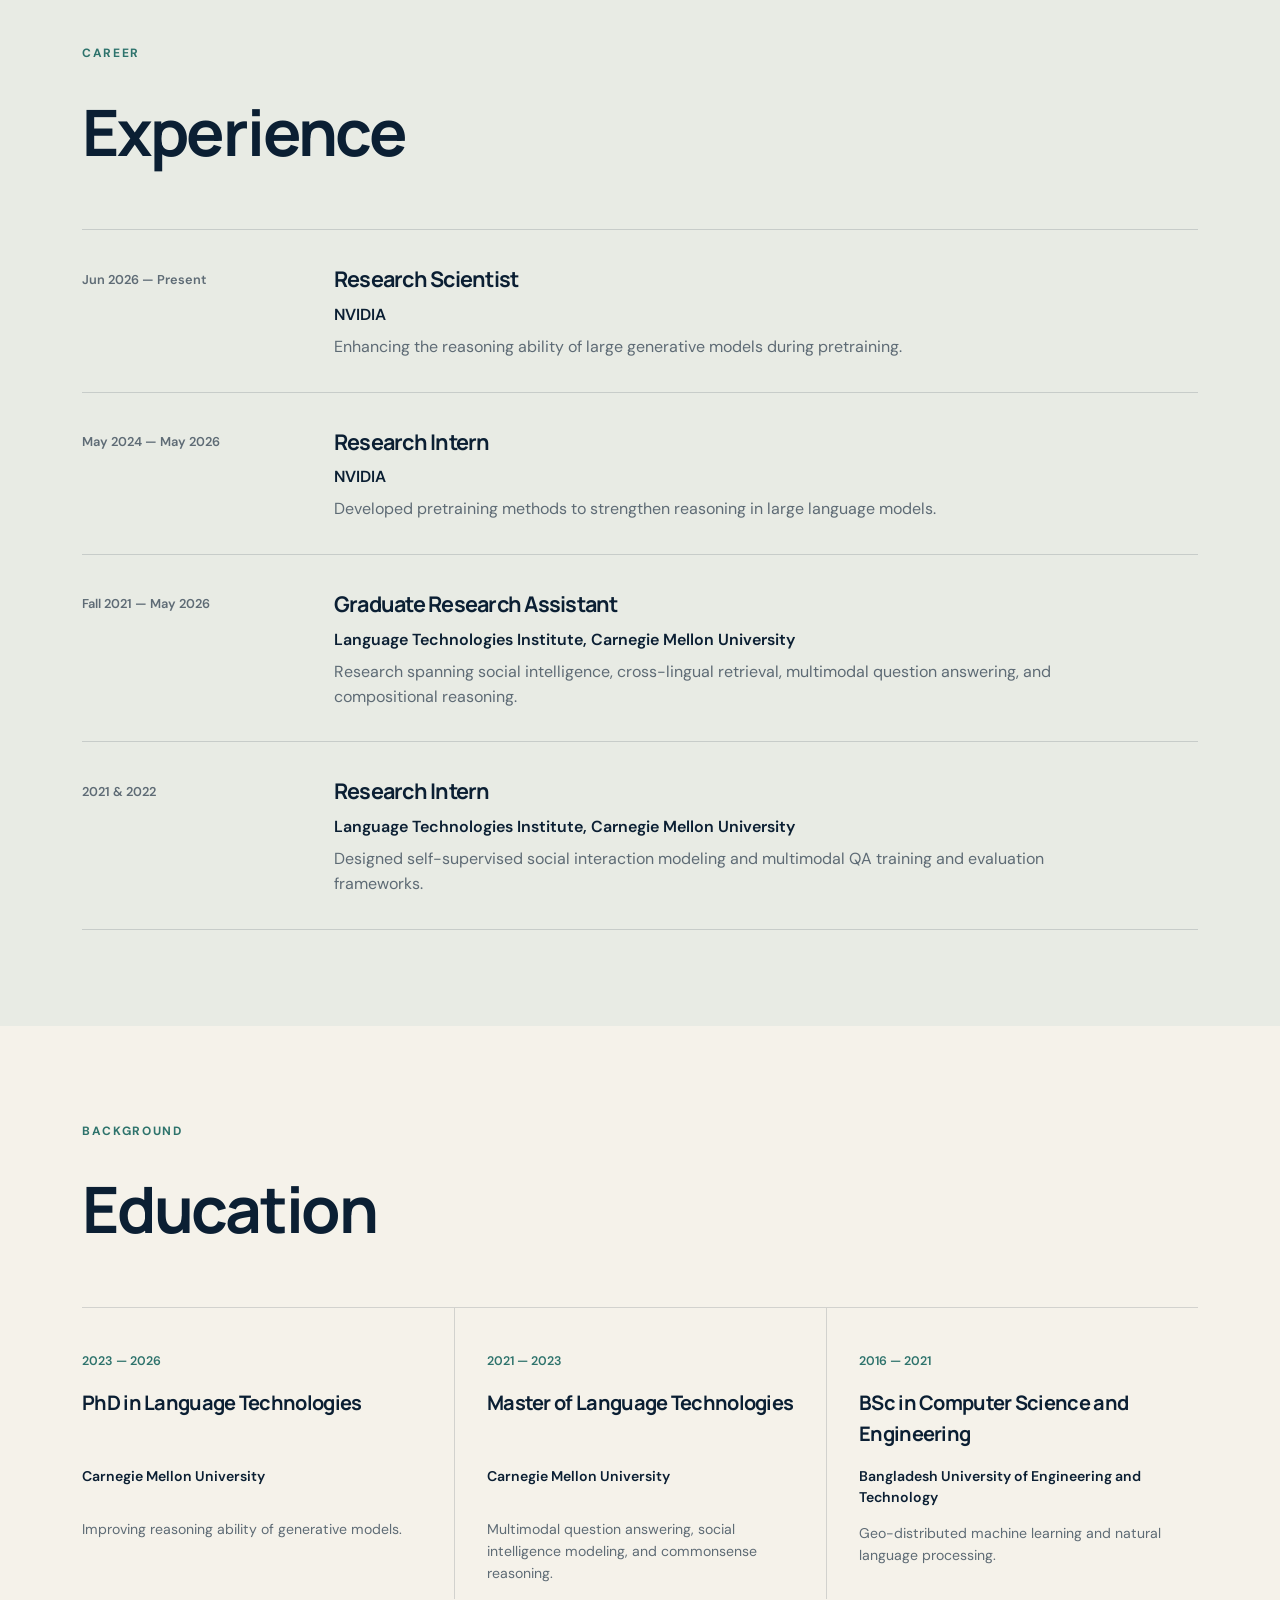
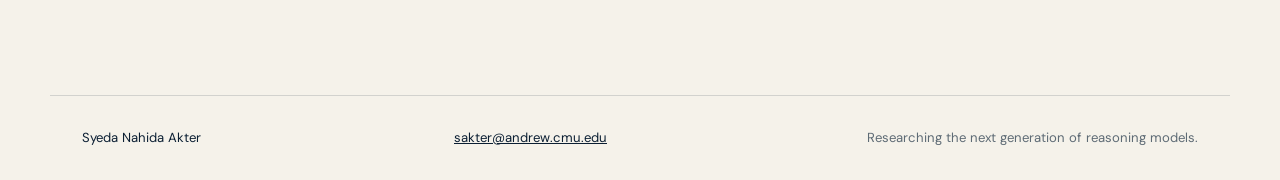
==== commit 22fde549: "Update portrait caption" ====
--- a/index.html
+++ b/index.html
@@ -58,7 +58,7 @@
       </div>
       <figure class="portrait-wrap">
         <img id="hero-portrait" src="images/portraits/candidate-1.jpg" alt="Portrait of Syeda Nahida Akter" width="640" height="480">
-        <figcaption><span>Based in the United States</span><span>Working on frontier AI systems</span></figcaption>
+        <figcaption>CMU PhD Convocation 2026</figcaption>
         <nav class="sample-switcher" id="portrait-samples" aria-label="Compare portrait samples" hidden></nav>
       </figure>
     </section>
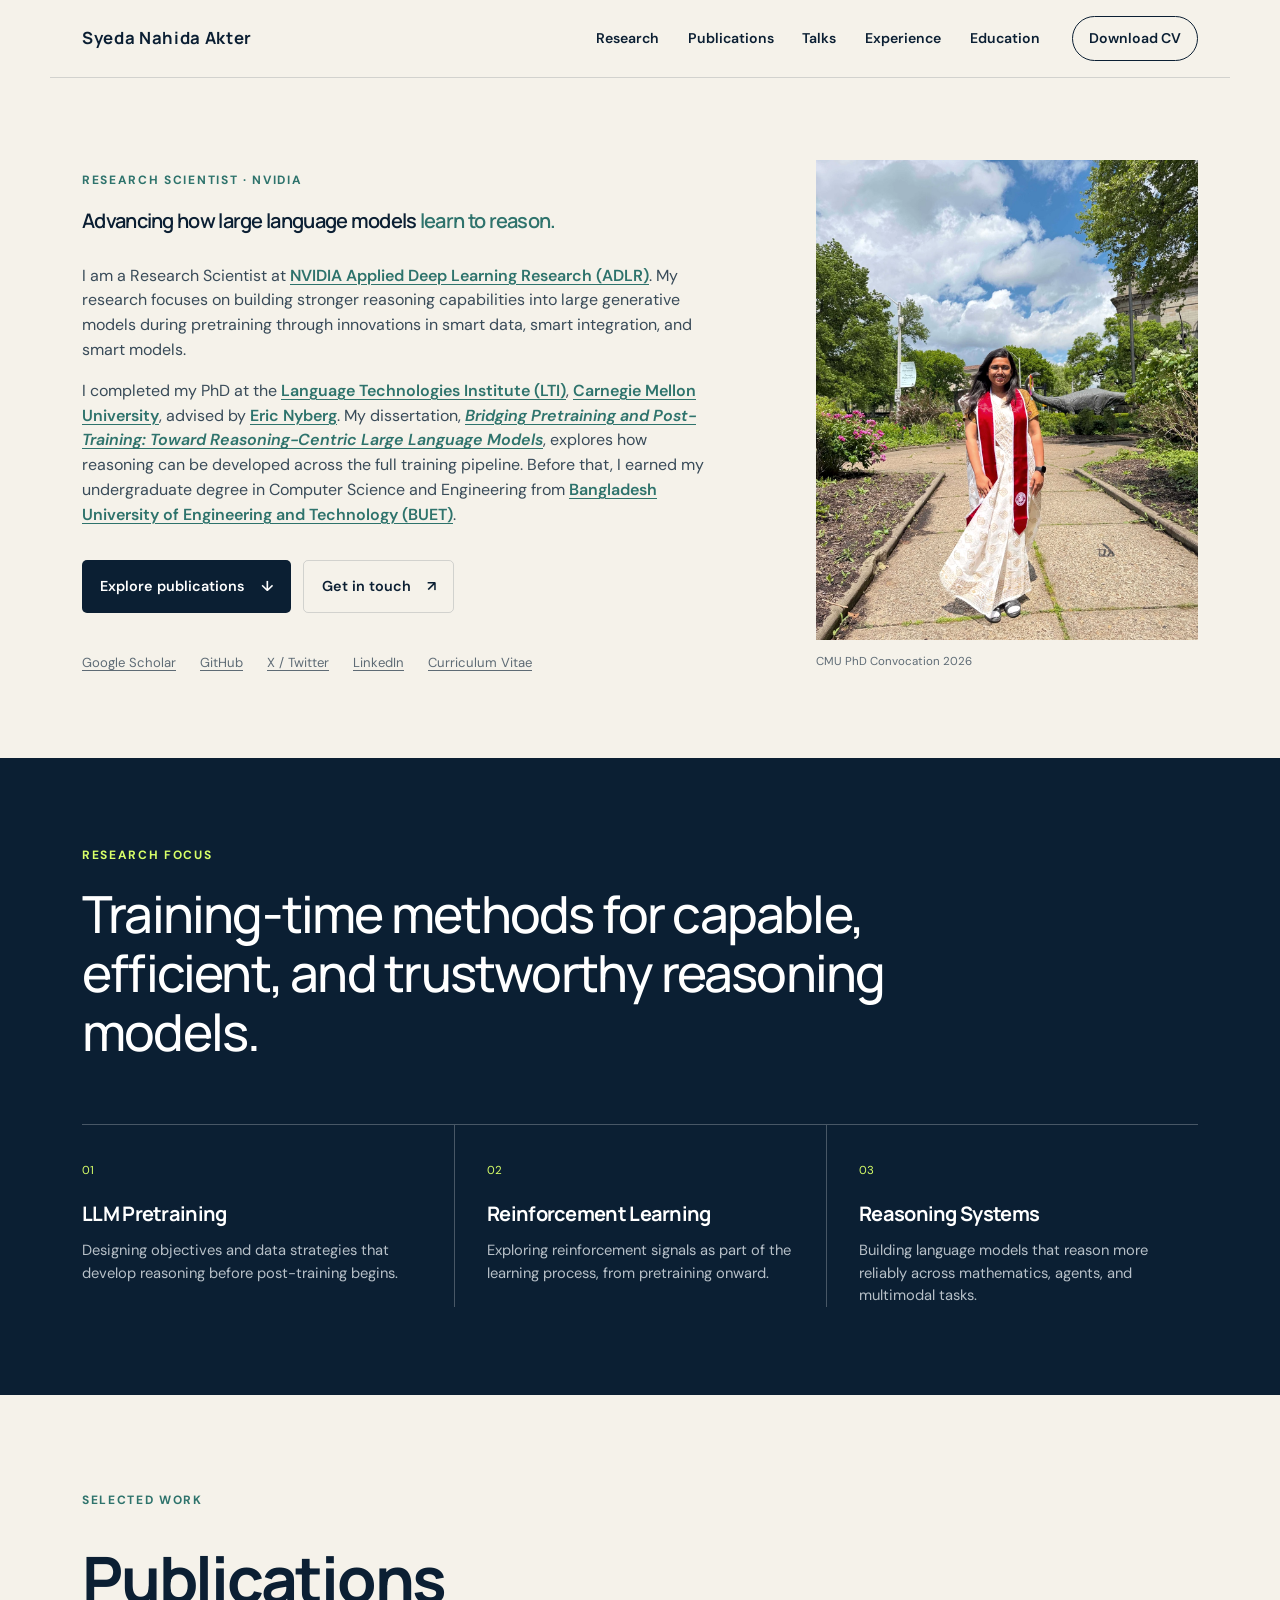
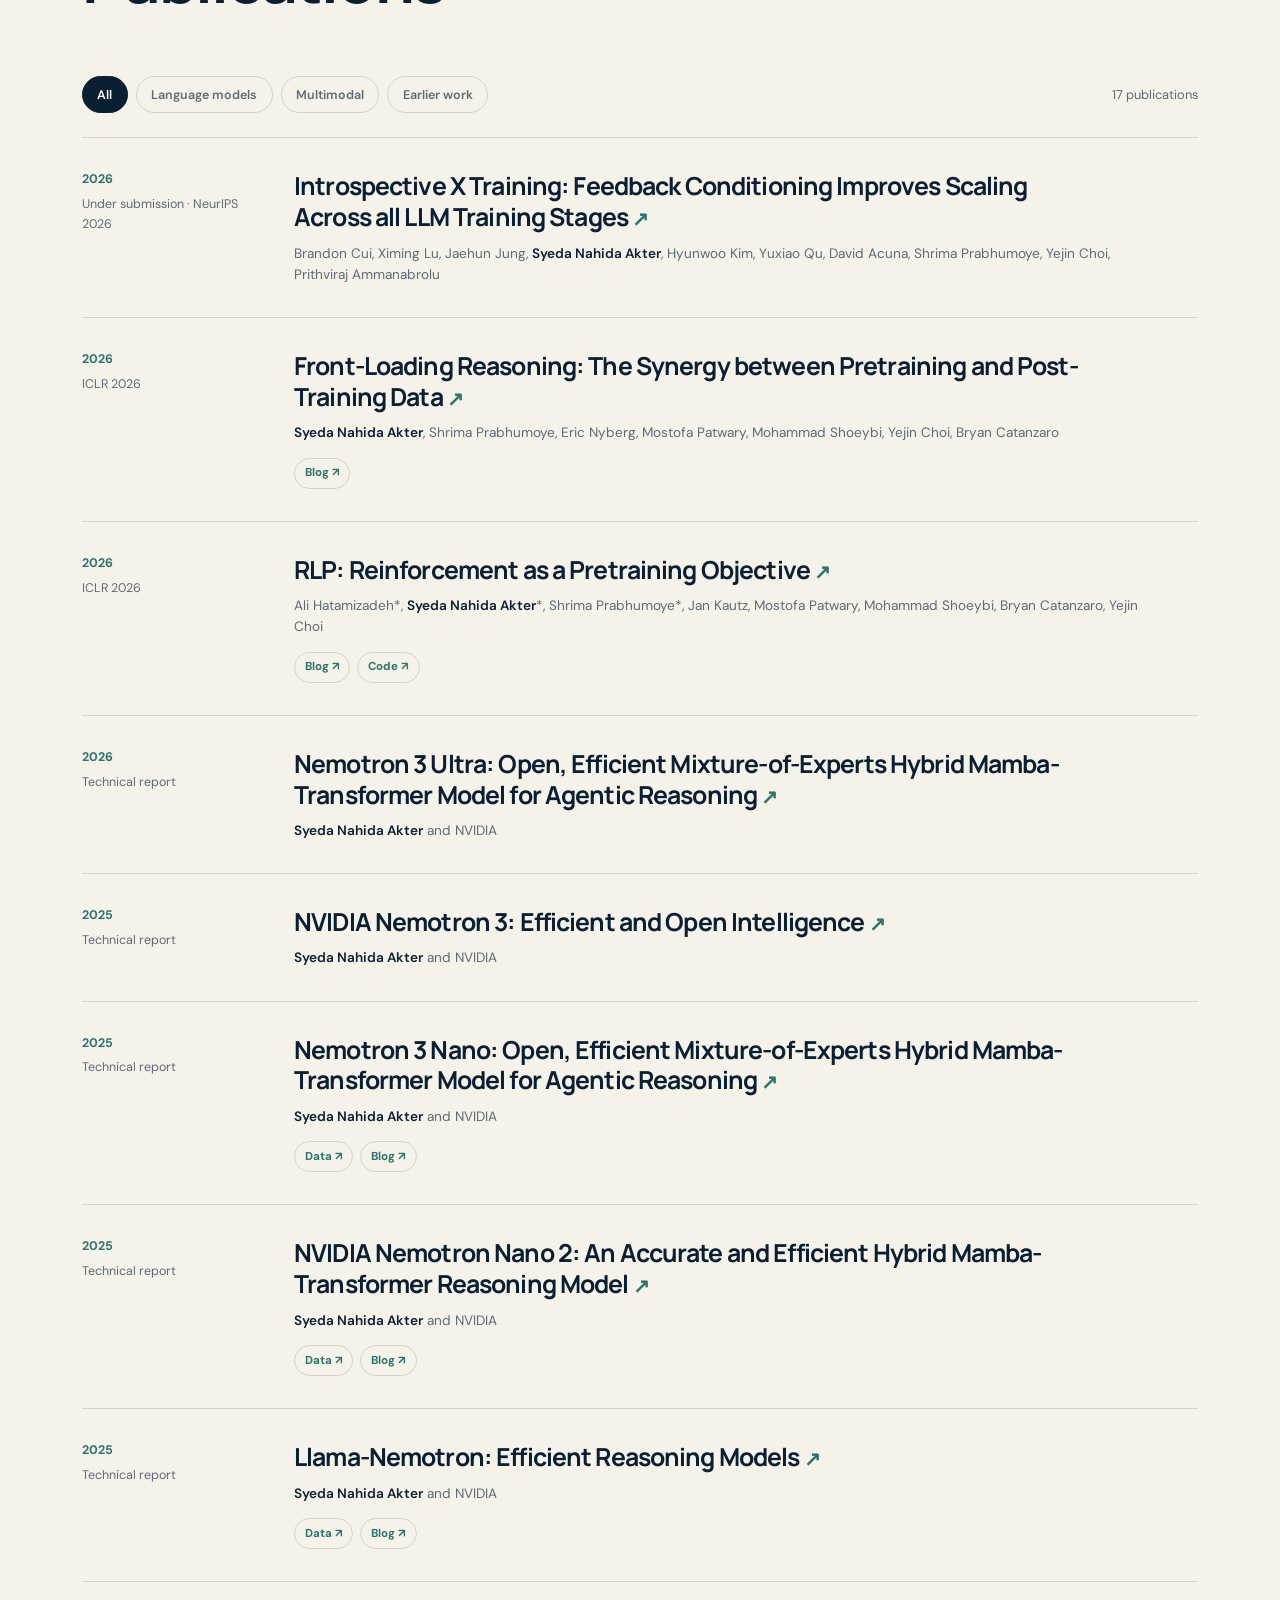
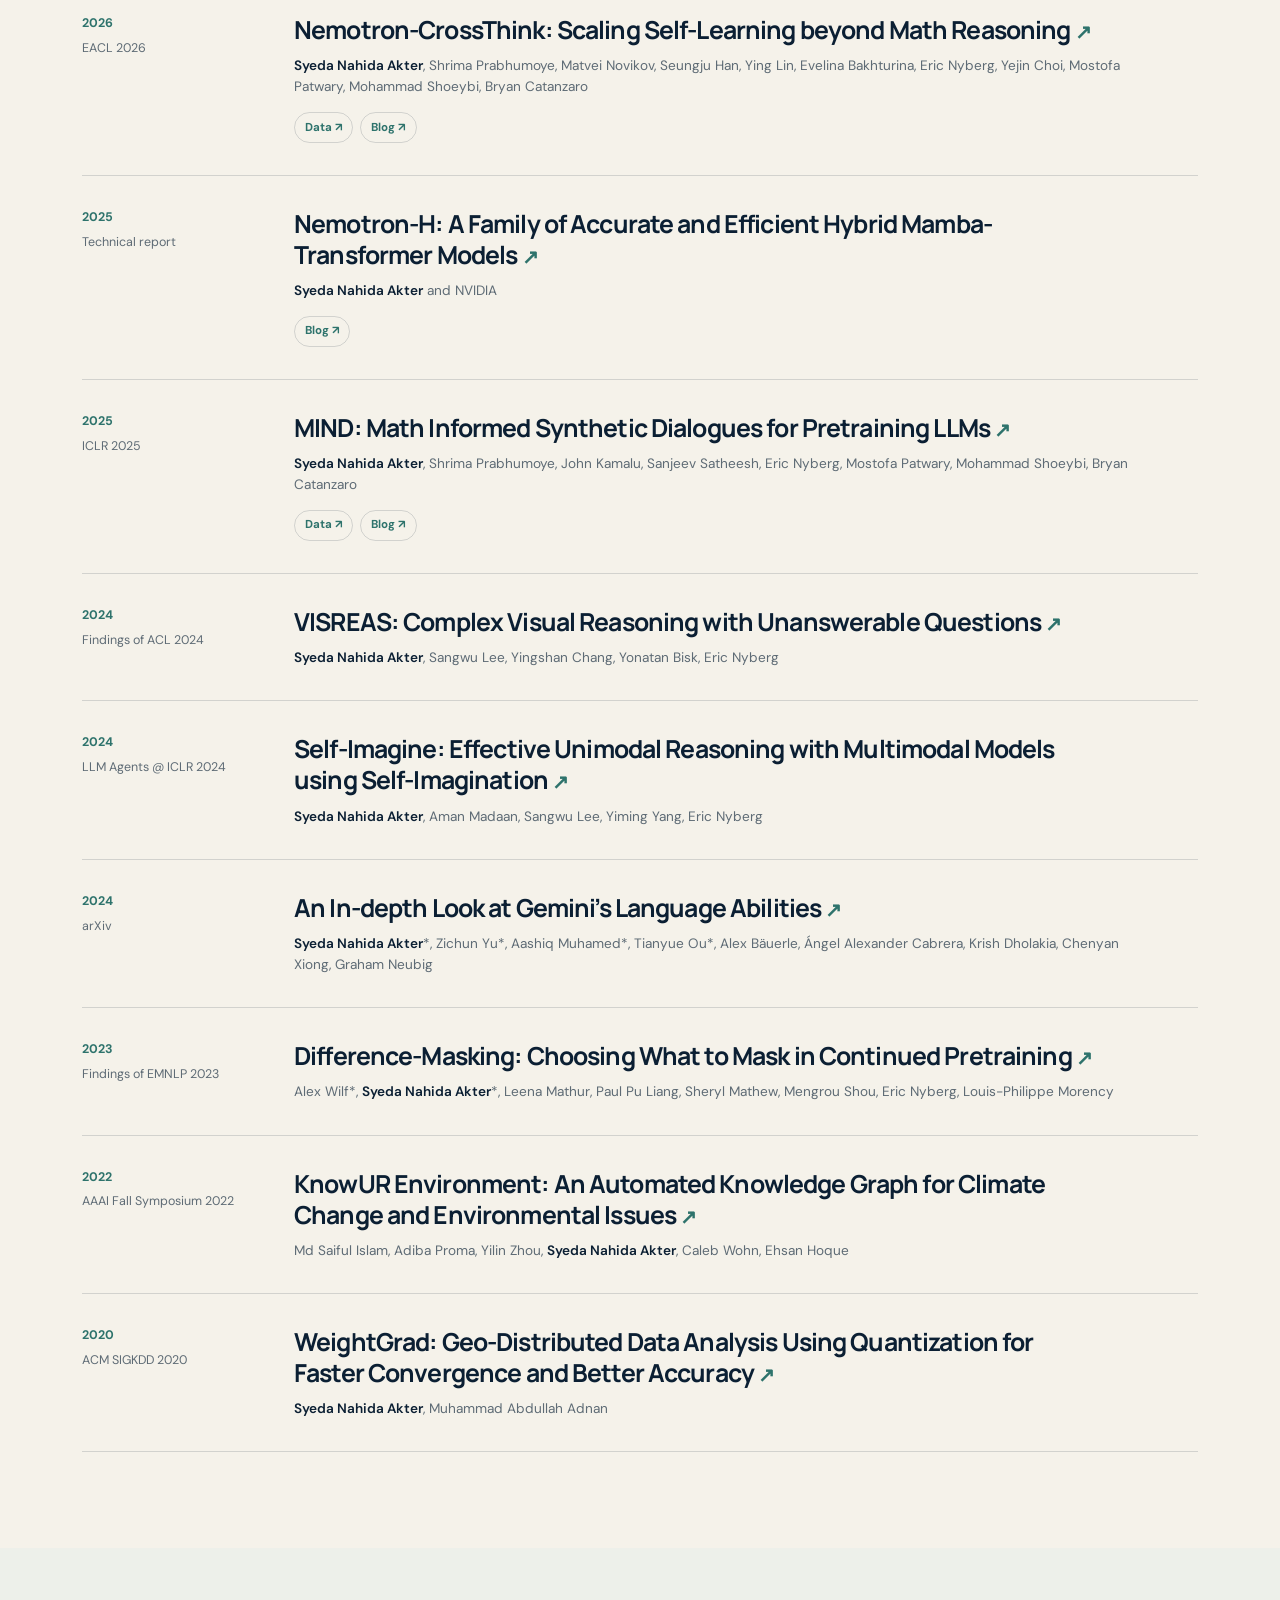
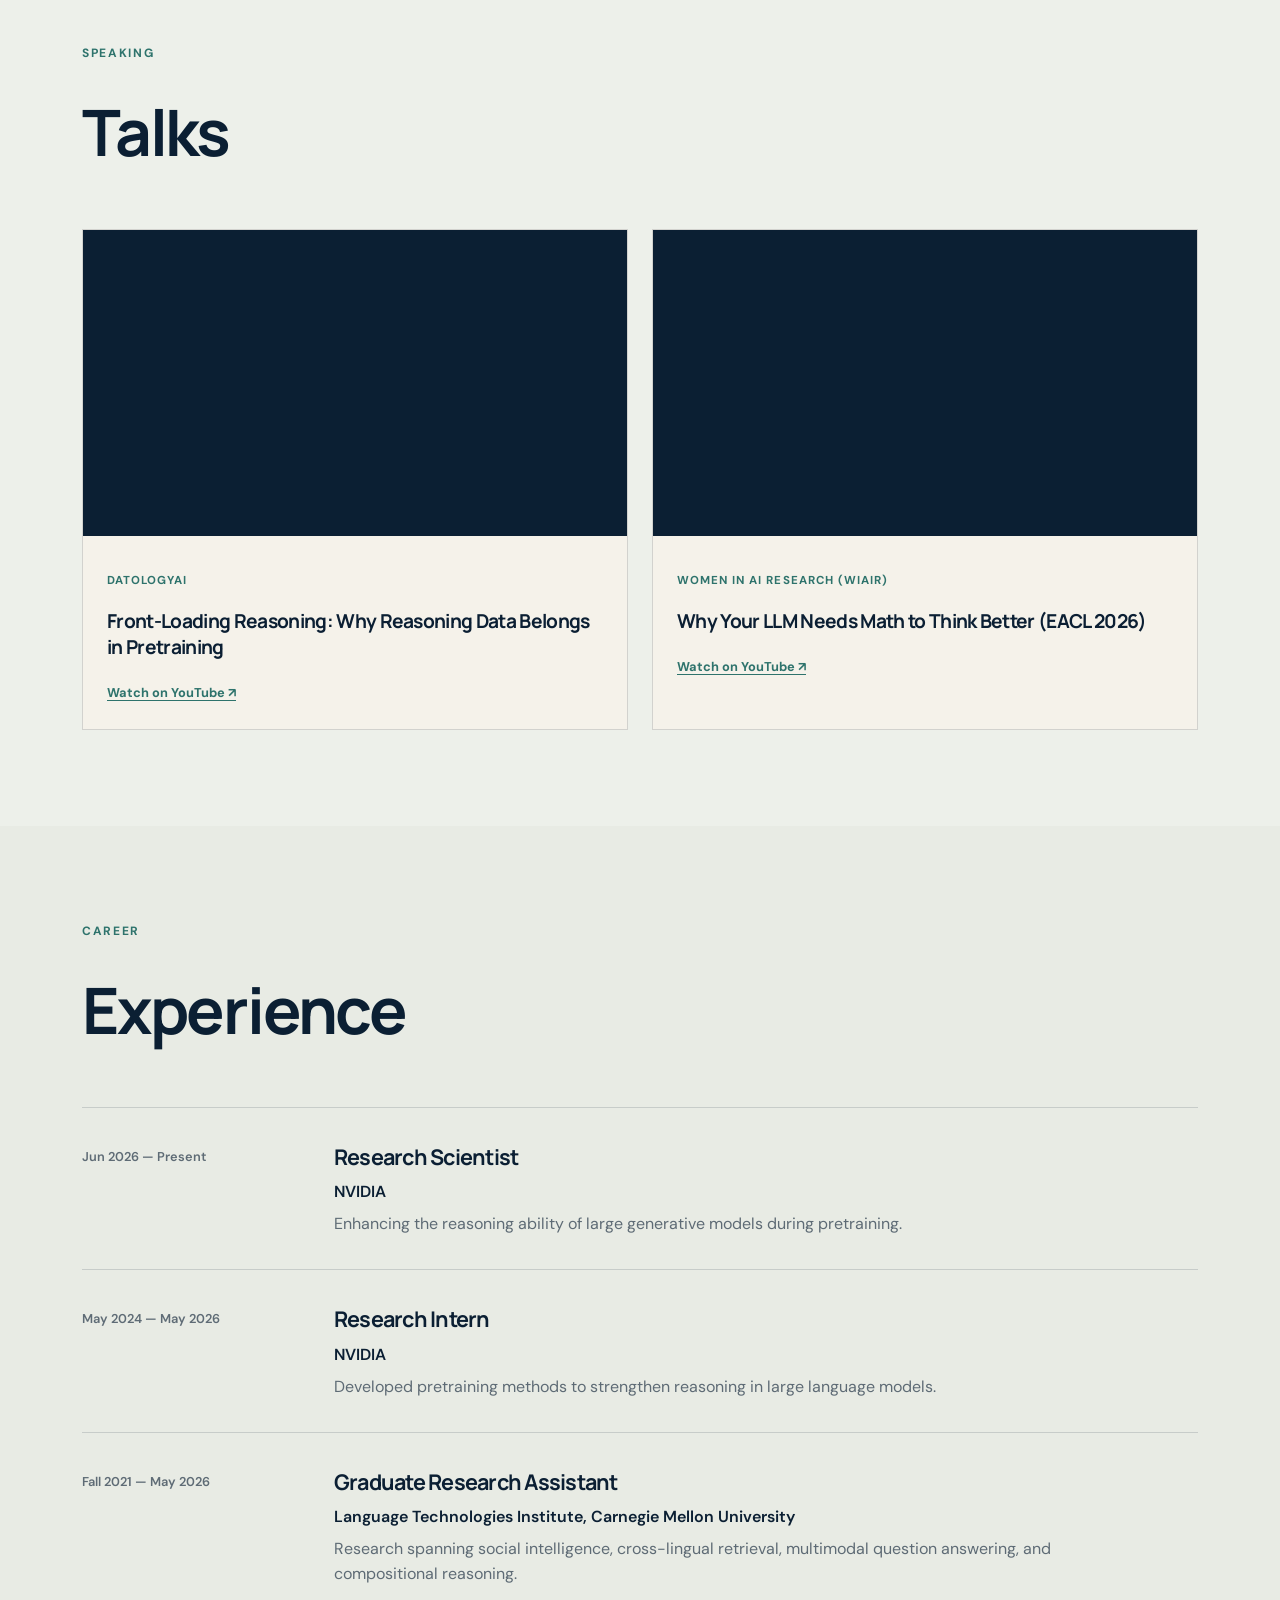
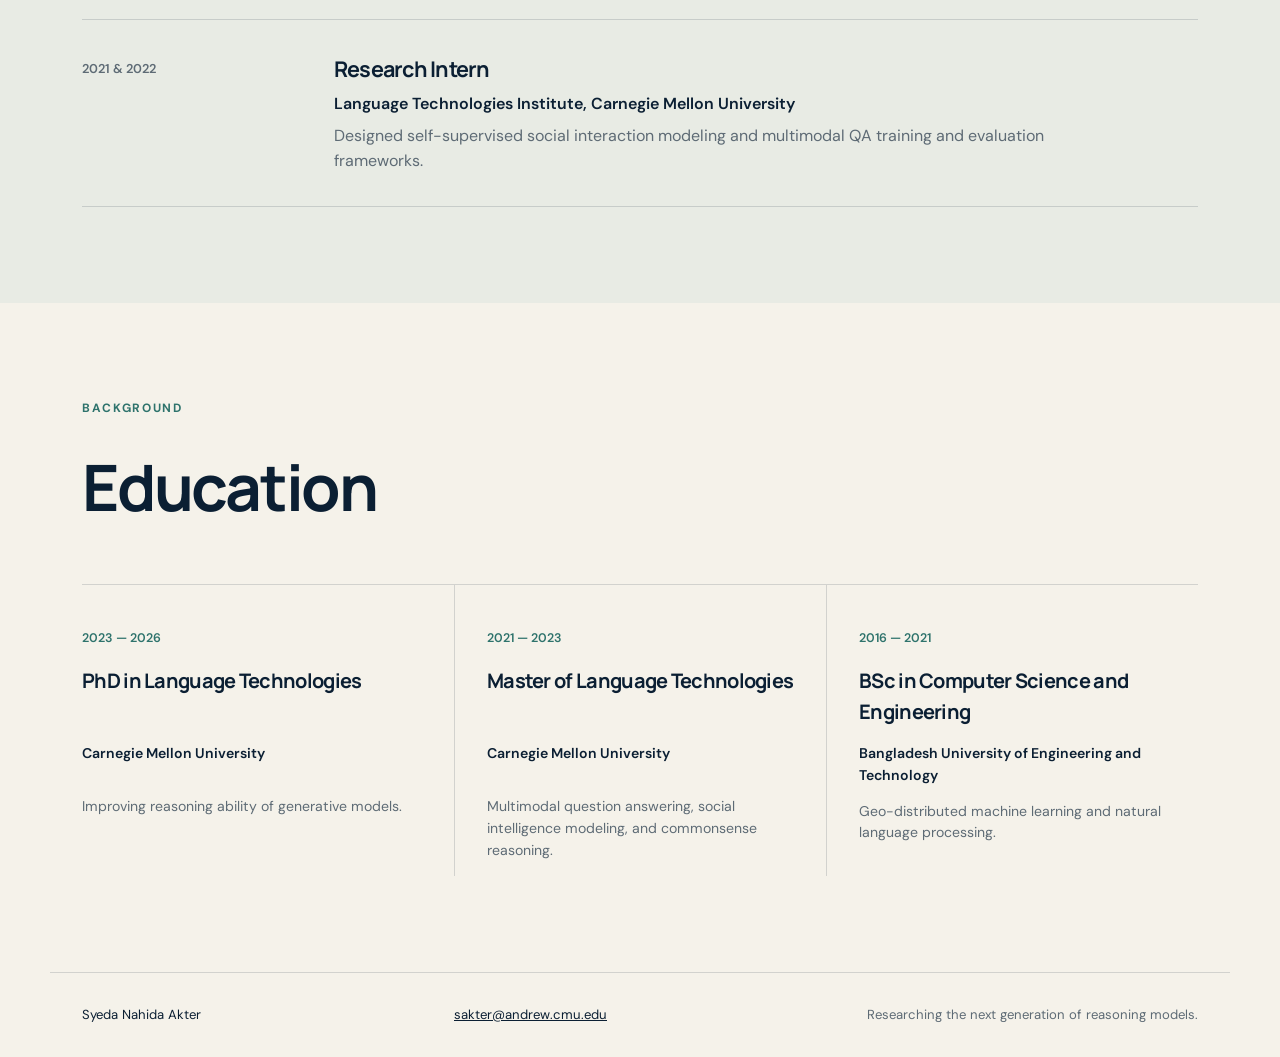
==== commit 2597eba8: "Add talks section" ====
--- a/index.html
+++ b/index.html
@@ -29,6 +29,7 @@
     <nav id="site-nav" aria-label="Primary navigation">
       <a href="#research">Research</a>
       <a href="#publications">Publications</a>
+      <a href="#talks">Talks</a>
       <a href="#experience">Experience</a>
       <a href="#education">Education</a>
     </nav>
@@ -74,6 +75,7 @@
     </section>
 
     <section class="section-shell" id="publications"><div class="section-heading"><p class="section-kicker">Selected work</p><h2>Publications</h2></div><div id="publication-list" class="publication-list"></div></section>
+    <section class="section-shell talks-section" id="talks"><div class="section-heading"><p class="section-kicker">Speaking</p><h2>Talks</h2></div><div id="talk-list" class="talk-grid"></div></section>
     <section class="section-shell muted" id="experience"><div class="section-heading"><p class="section-kicker">Career</p><h2>Experience</h2></div><div id="experience-list" class="timeline"></div></section>
     <section class="section-shell" id="education"><div class="section-heading"><p class="section-kicker">Background</p><h2>Education</h2></div><div id="education-list" class="education-grid"></div></section>
   </main>
--- a/css/site.css
+++ b/css/site.css
@@ -66,6 +66,15 @@
 .publication-resources { display:flex; flex-wrap:wrap; gap:.45rem; margin-top:.9rem; }
 .publication-resources a { padding:.35rem .6rem; border:1px solid var(--line); border-radius:999px; color:var(--teal); font-size:.72rem; font-weight:700; text-decoration:none; }
 .publication-resources a:hover { color:white; background:var(--teal); border-color:var(--teal); }
+.talks-section { max-width:none; padding-inline:max(2rem,calc((100vw - var(--max))/2 + 2rem)); background:#edf0ea; }
+.talk-grid { display:grid; grid-template-columns:repeat(2,minmax(0,1fr)); gap:1.5rem; max-width:var(--max); margin:3rem auto 0; }
+.talk-card { overflow:hidden; background:var(--paper); border:1px solid var(--line); }
+.video-frame { position:relative; aspect-ratio:16/9; background:var(--ink); }
+.video-frame iframe { position:absolute; inset:0; width:100%; height:100%; border:0; }
+.talk-copy { padding:1.5rem; }
+.talk-copy p { margin:0 0:.6rem; color:var(--teal); font-size:.72rem; font-weight:700; letter-spacing:.09em; text-transform:uppercase; }
+.talk-copy h3 { margin:0 0:1.25rem; font-size:1.2rem; line-height:1.35; }
+.talk-copy a { color:var(--teal); font-size:.8rem; font-weight:700; text-underline-offset:.2rem; }
 .muted { max-width:none; padding-inline:max(2rem,calc((100vw - var(--max))/2 + 2rem)); background:#e8ebe4; }
 .timeline { margin-top:3rem; }
 .timeline-item { display:grid; grid-template-columns:220px 1fr; gap:2rem; padding:2rem 0; border-bottom:1px solid var(--line); }
@@ -104,6 +113,8 @@
   .publication-card,.timeline-item { grid-template-columns:1fr; gap:.65rem; }
   .publication-meta { flex-direction:row; }
   .education-grid { grid-template-columns:1fr; }
+  .talks-section { padding-inline:1.2rem; }
+  .talk-grid { grid-template-columns:1fr; }
   .education-card,.education-card+.education-card { padding:1.8rem 0; border-left:0; border-bottom:1px solid var(--line); }
   .education-card h3,.education-card .school { min-height:0; }
   footer { margin:0 1.2rem; padding:2rem 0; grid-template-columns:1fr; gap:.5rem; }
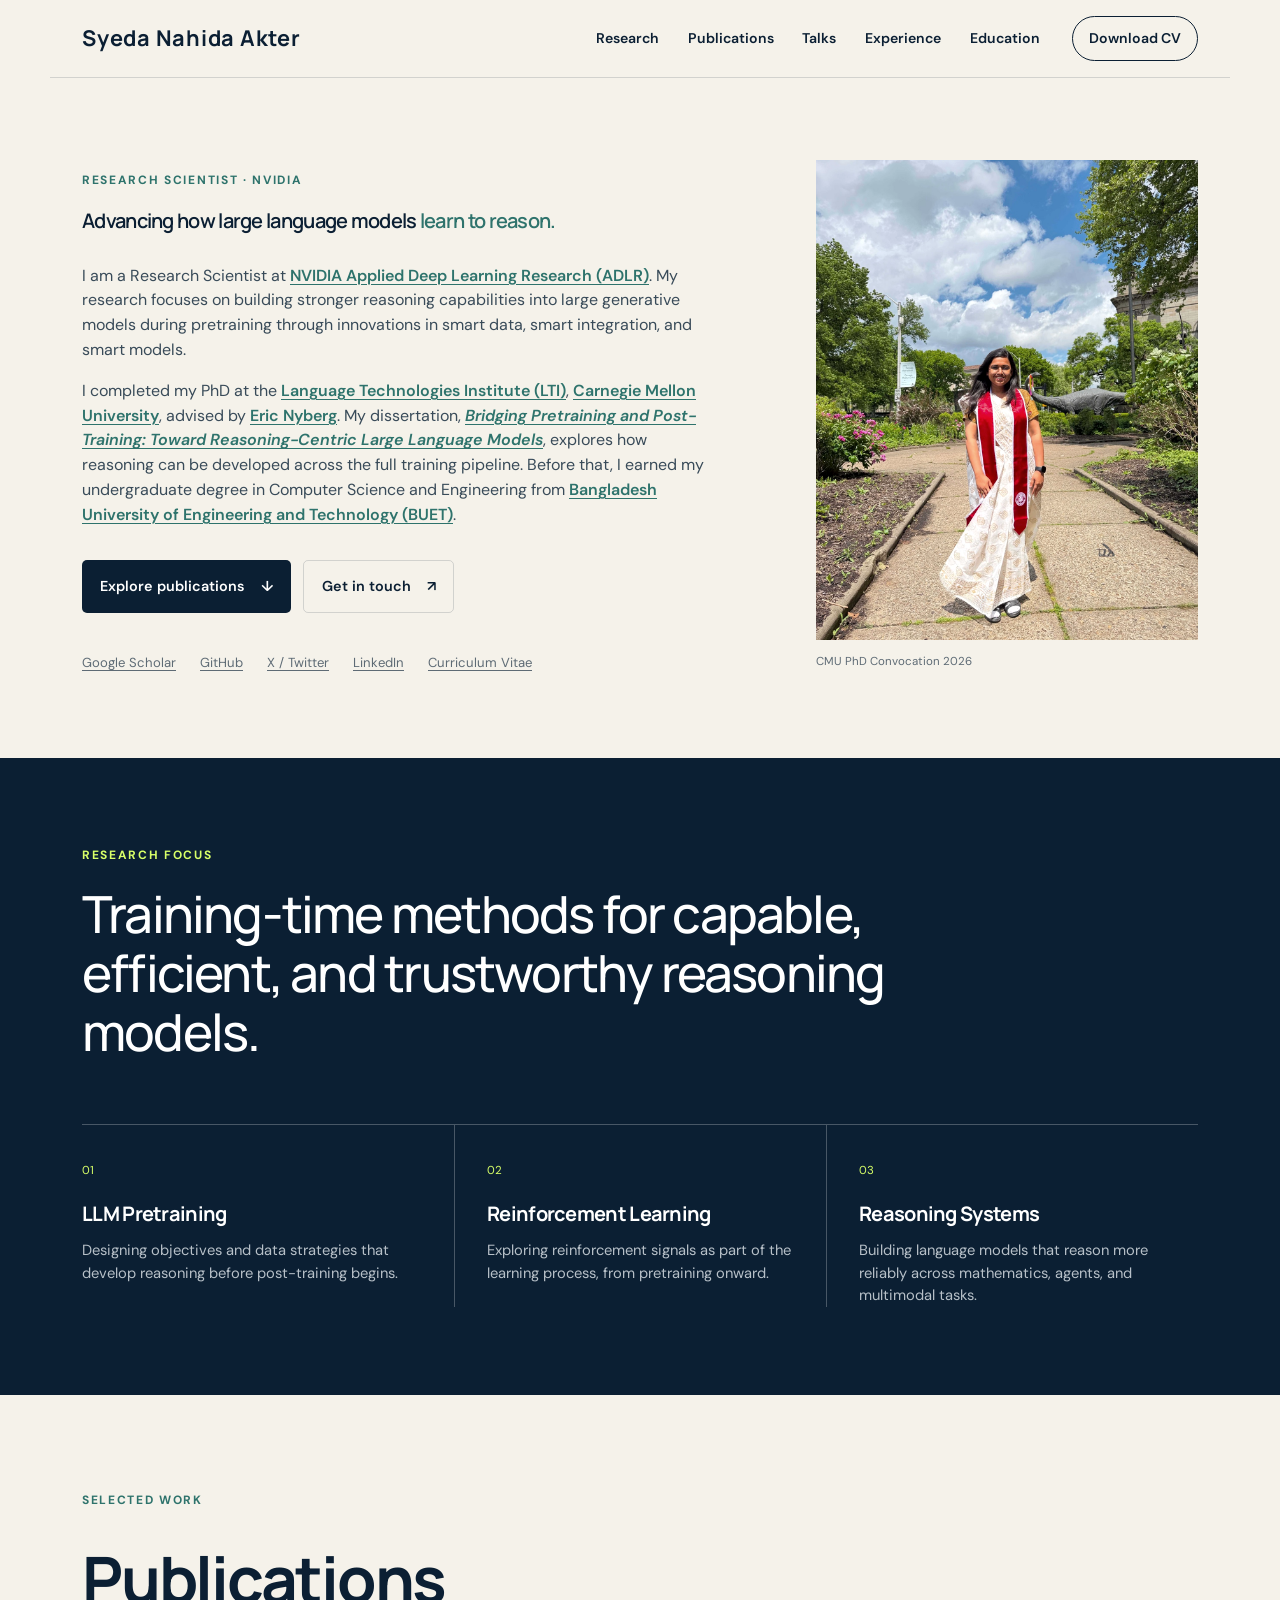
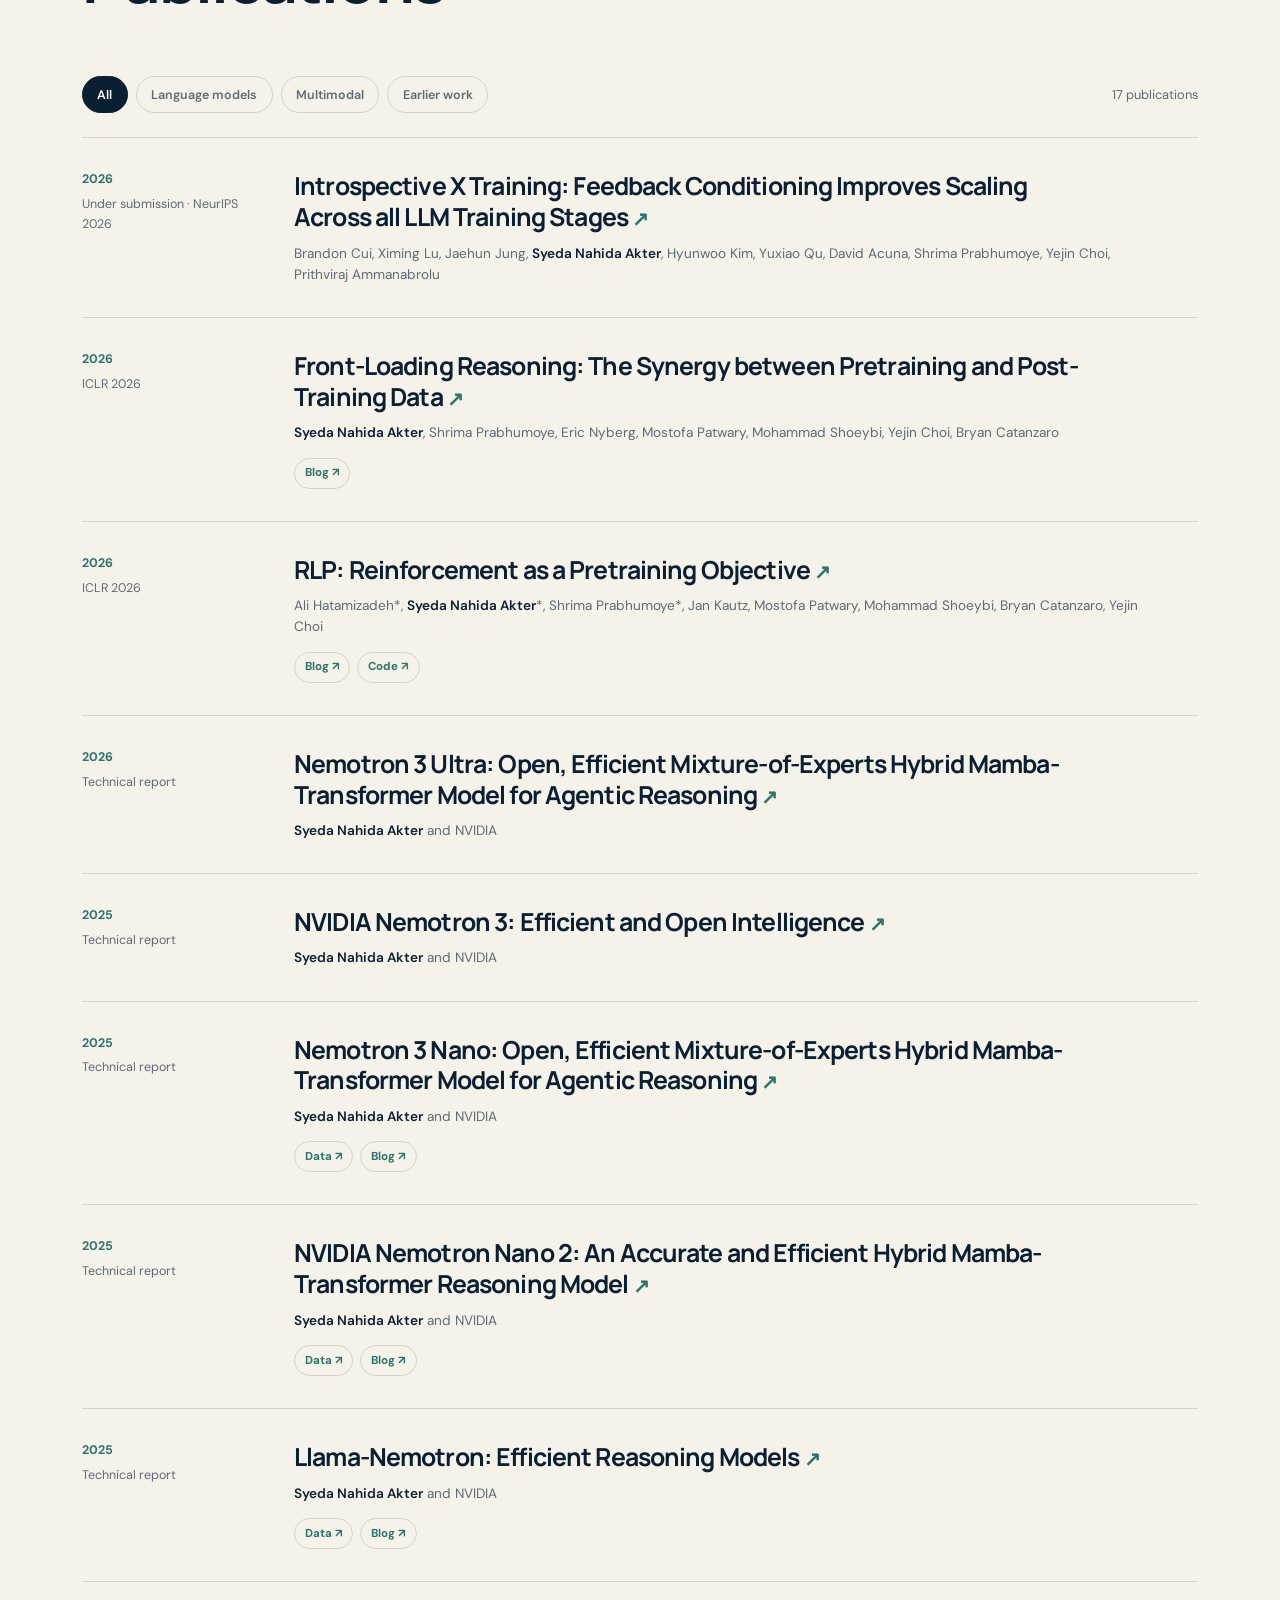
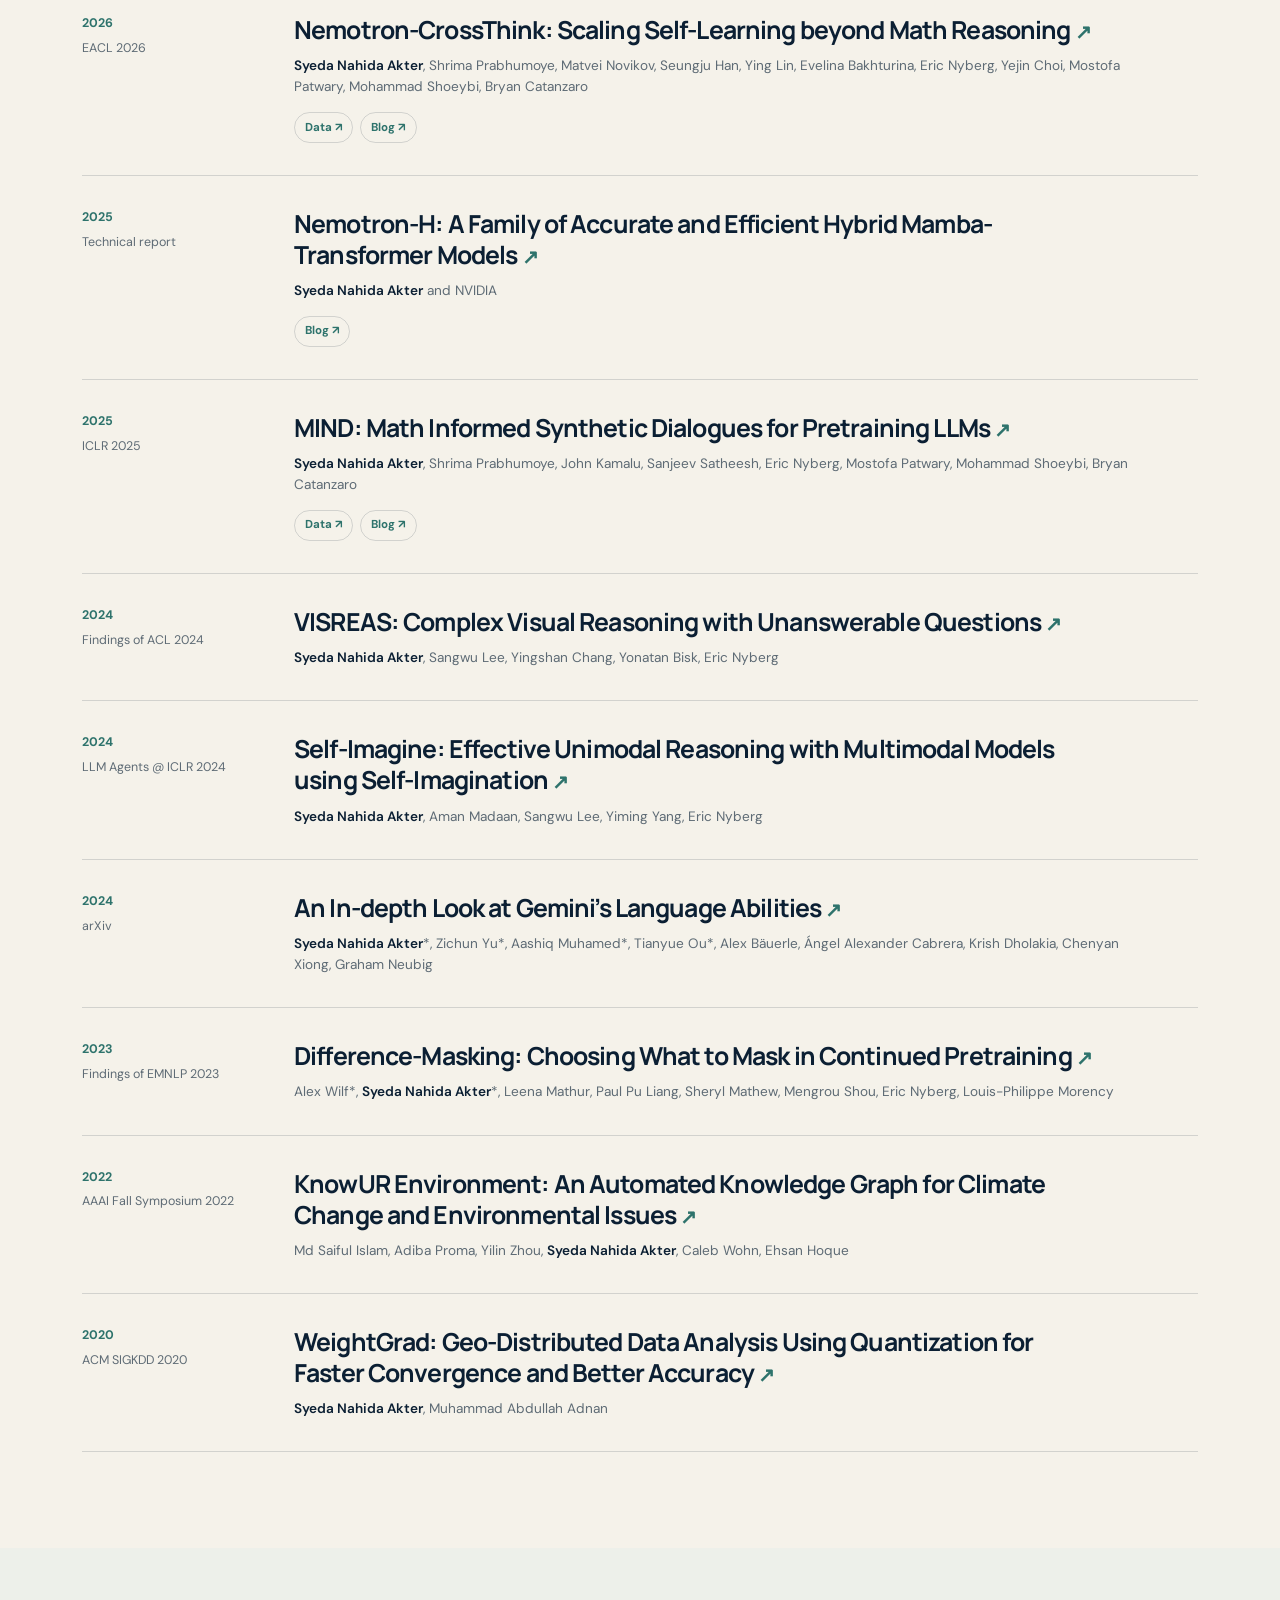
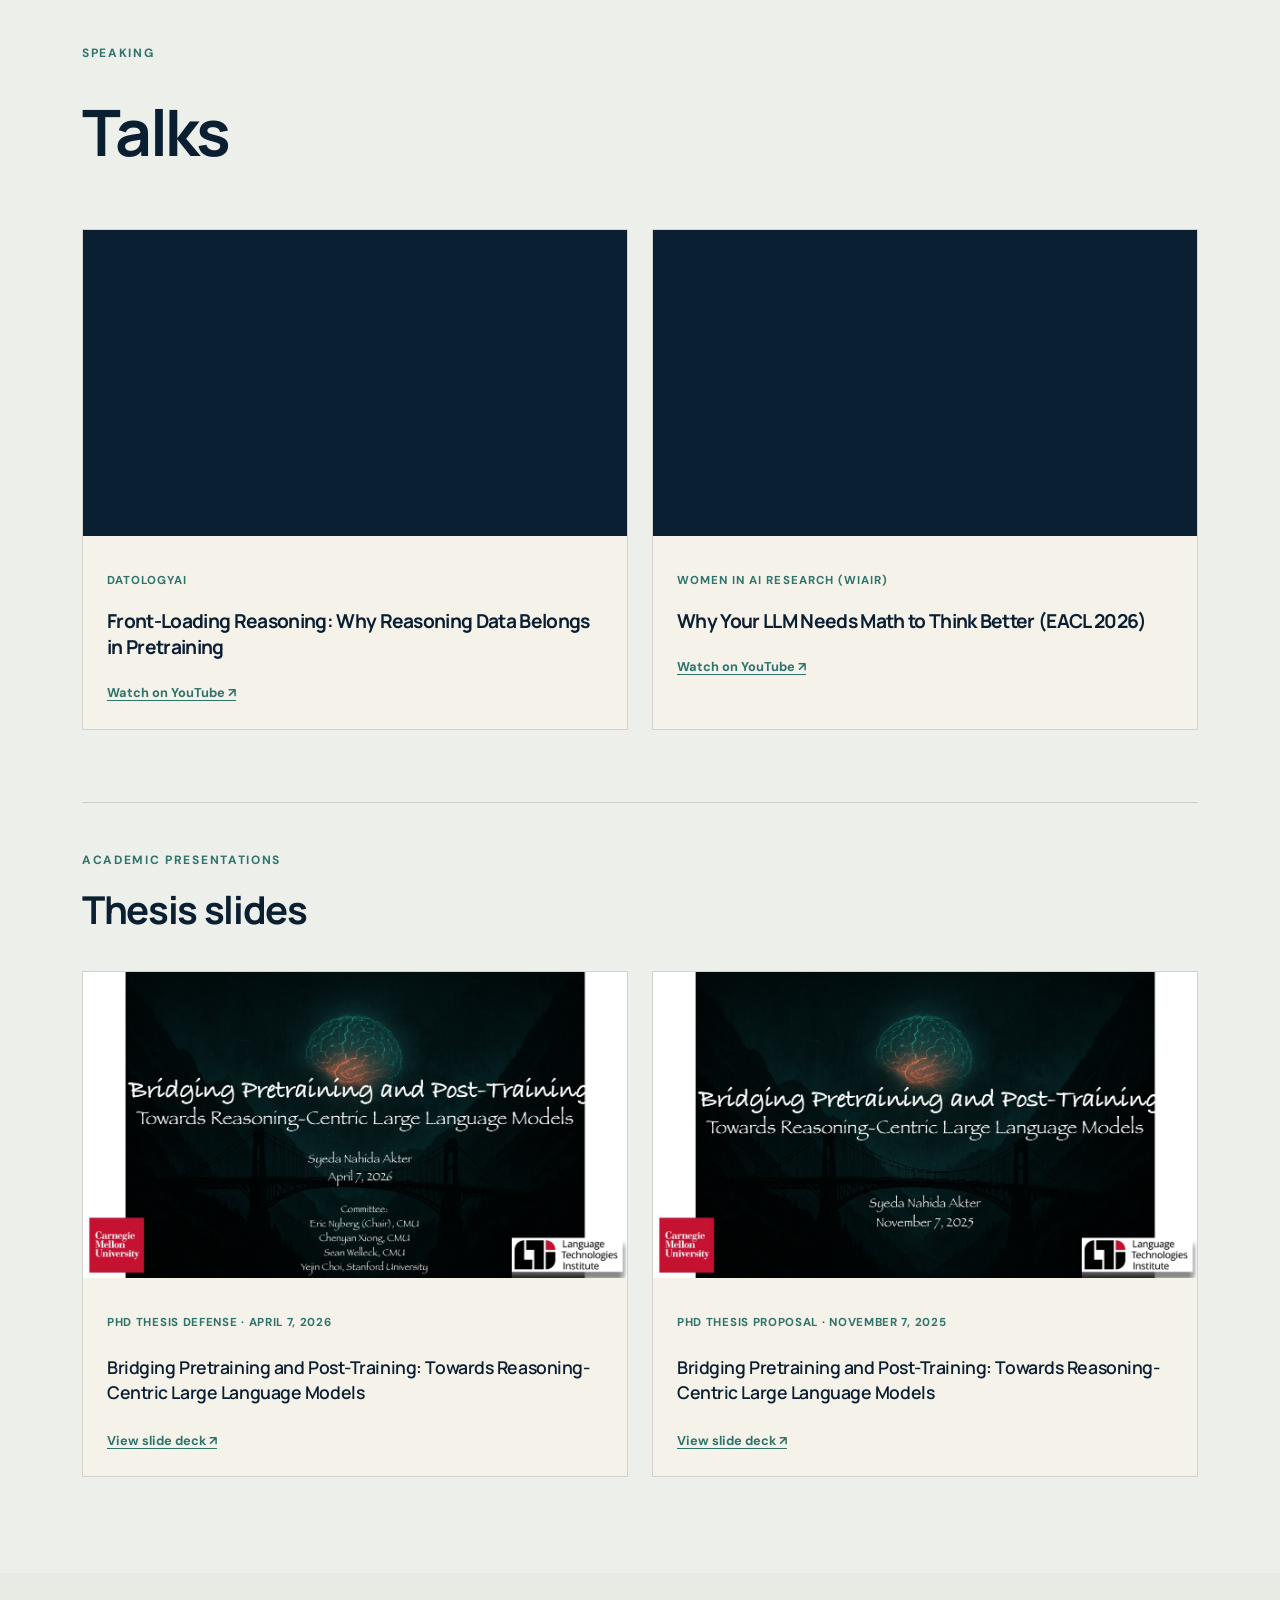
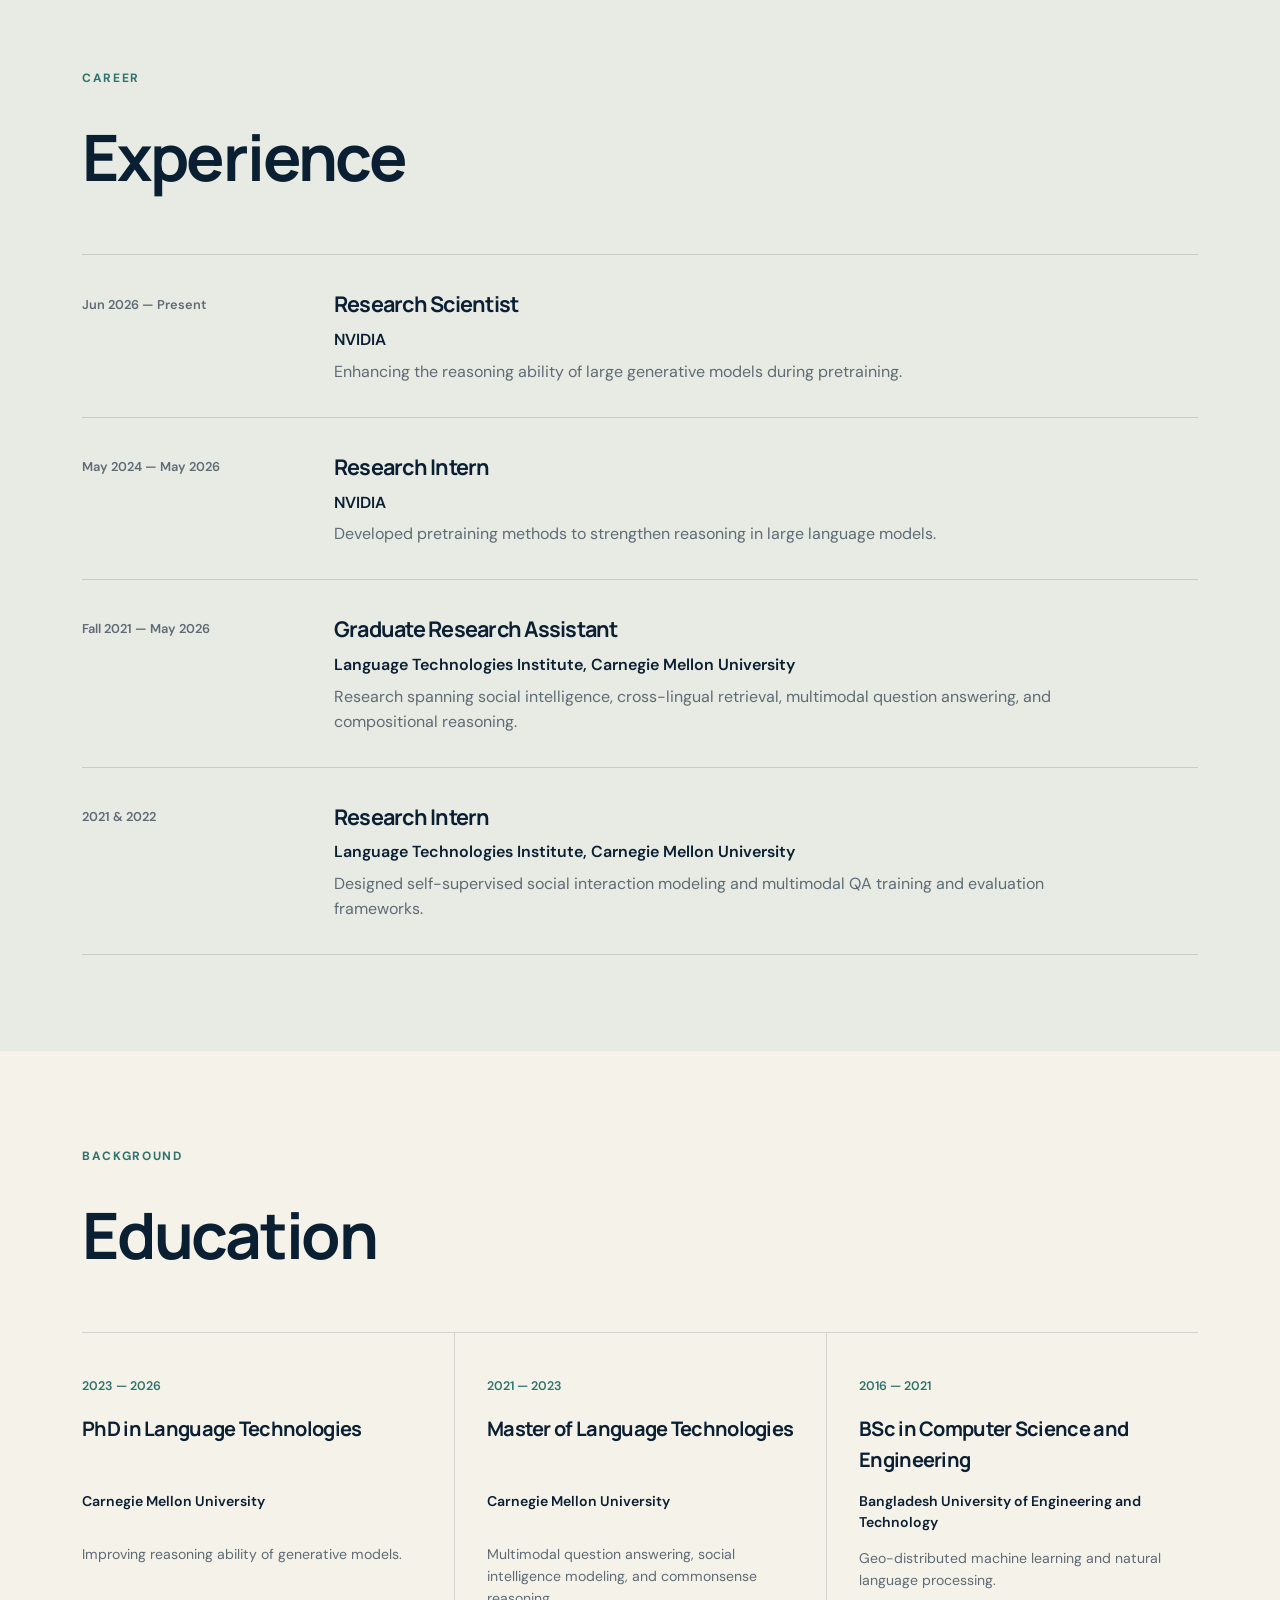
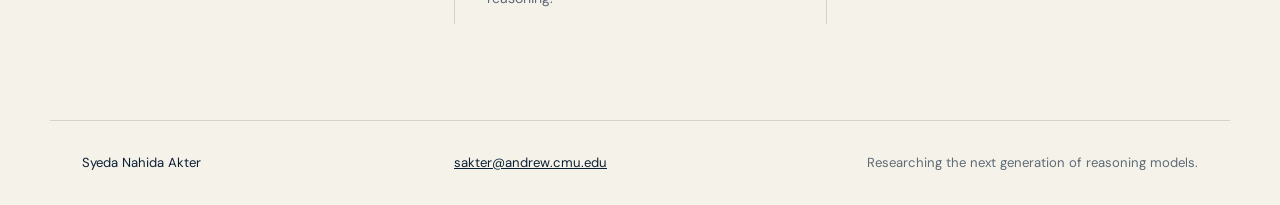
==== commit 3e2906c1: "Add thesis defense and proposal slides" ====
--- a/index.html
+++ b/index.html
@@ -75,7 +75,7 @@
     </section>
 
     <section class="section-shell" id="publications"><div class="section-heading"><p class="section-kicker">Selected work</p><h2>Publications</h2></div><div id="publication-list" class="publication-list"></div></section>
-    <section class="section-shell talks-section" id="talks"><div class="section-heading"><p class="section-kicker">Speaking</p><h2>Talks</h2></div><div id="talk-list" class="talk-grid"></div></section>
+    <section class="section-shell talks-section" id="talks"><div class="section-heading"><p class="section-kicker">Speaking</p><h2>Talks</h2></div><div id="talk-list" class="talk-grid"></div><div class="slides-heading"><p class="section-kicker">Academic presentations</p><h3>Thesis slides</h3></div><div id="thesis-slide-list" class="slide-grid"></div></section>
     <section class="section-shell muted" id="experience"><div class="section-heading"><p class="section-kicker">Career</p><h2>Experience</h2></div><div id="experience-list" class="timeline"></div></section>
     <section class="section-shell" id="education"><div class="section-heading"><p class="section-kicker">Background</p><h2>Education</h2></div><div id="education-list" class="education-grid"></div></section>
   </main>
--- a/css/site.css
+++ b/css/site.css
@@ -7,7 +7,7 @@
 .skip-link { position:fixed; left:1rem; top:-4rem; z-index:20; background:var(--lime); padding:.7rem 1rem; }
 .skip-link:focus { top:1rem; }
 .site-header { min-height:78px; max-width:var(--max); margin:auto; padding:0 2rem; display:flex; align-items:center; gap:2rem; border-bottom:1px solid var(--line); }
-.wordmark { font:700 1.05rem/1 "Manrope",sans-serif; text-decoration:none; letter-spacing:.04em; }
+.wordmark { font:700 clamp(1.2rem,1.7vw,1.45rem)/1.1 "Manrope",sans-serif; text-decoration:none; letter-spacing:.035em; }
 #site-nav { display:flex; gap:1.8rem; margin-left:auto; }
 #site-nav a,.header-cta { font-size:.88rem; font-weight:600; text-decoration:none; }
 #site-nav a:hover { color:var(--teal); }
@@ -75,6 +75,18 @@
 .talk-copy p { margin:0 0:.6rem; color:var(--teal); font-size:.72rem; font-weight:700; letter-spacing:.09em; text-transform:uppercase; }
 .talk-copy h3 { margin:0 0:1.25rem; font-size:1.2rem; line-height:1.35; }
 .talk-copy a { color:var(--teal); font-size:.8rem; font-weight:700; text-underline-offset:.2rem; }
+.slides-heading { margin:4.5rem 0 0; padding-top:3rem; border-top:1px solid var(--line); }
+.slides-heading .section-kicker { margin-bottom:.65rem; }
+.slides-heading h3 { margin:0; font-size:clamp(1.7rem,3vw,2.4rem); }
+.slide-grid { display:grid; grid-template-columns:repeat(2,minmax(0,1fr)); gap:1.5rem; max-width:var(--max); margin:2rem auto 0; }
+.slide-card { overflow:hidden; background:var(--paper); border:1px solid var(--line); }
+.slide-cover { display:block; overflow:hidden; aspect-ratio:16/9; background:var(--ink); }
+.slide-cover img { display:block; width:100%; height:100%; object-fit:cover; transition:transform .25s ease; }
+.slide-cover:hover img { transform:scale(1.015); }
+.slide-copy { padding:1.5rem; }
+.slide-copy p { margin:0 0:.6rem; color:var(--teal); font-size:.72rem; font-weight:700; letter-spacing:.06em; text-transform:uppercase; }
+.slide-copy h4 { margin:0 0:1.25rem; font:600 1.1rem/1.4 "Manrope",sans-serif; letter-spacing:-.025em; }
+.slide-copy>a { color:var(--teal); font-size:.8rem; font-weight:700; text-underline-offset:.2rem; }
 .muted { max-width:none; padding-inline:max(2rem,calc((100vw - var(--max))/2 + 2rem)); background:#e8ebe4; }
 .timeline { margin-top:3rem; }
 .timeline-item { display:grid; grid-template-columns:220px 1fr; gap:2rem; padding:2rem 0; border-bottom:1px solid var(--line); }
@@ -114,7 +126,7 @@
   .publication-meta { flex-direction:row; }
   .education-grid { grid-template-columns:1fr; }
   .talks-section { padding-inline:1.2rem; }
-  .talk-grid { grid-template-columns:1fr; }
+  .talk-grid,.slide-grid { grid-template-columns:1fr; }
   .education-card,.education-card+.education-card { padding:1.8rem 0; border-left:0; border-bottom:1px solid var(--line); }
   .education-card h3,.education-card .school { min-height:0; }
   footer { margin:0 1.2rem; padding:2rem 0; grid-template-columns:1fr; gap:.5rem; }
